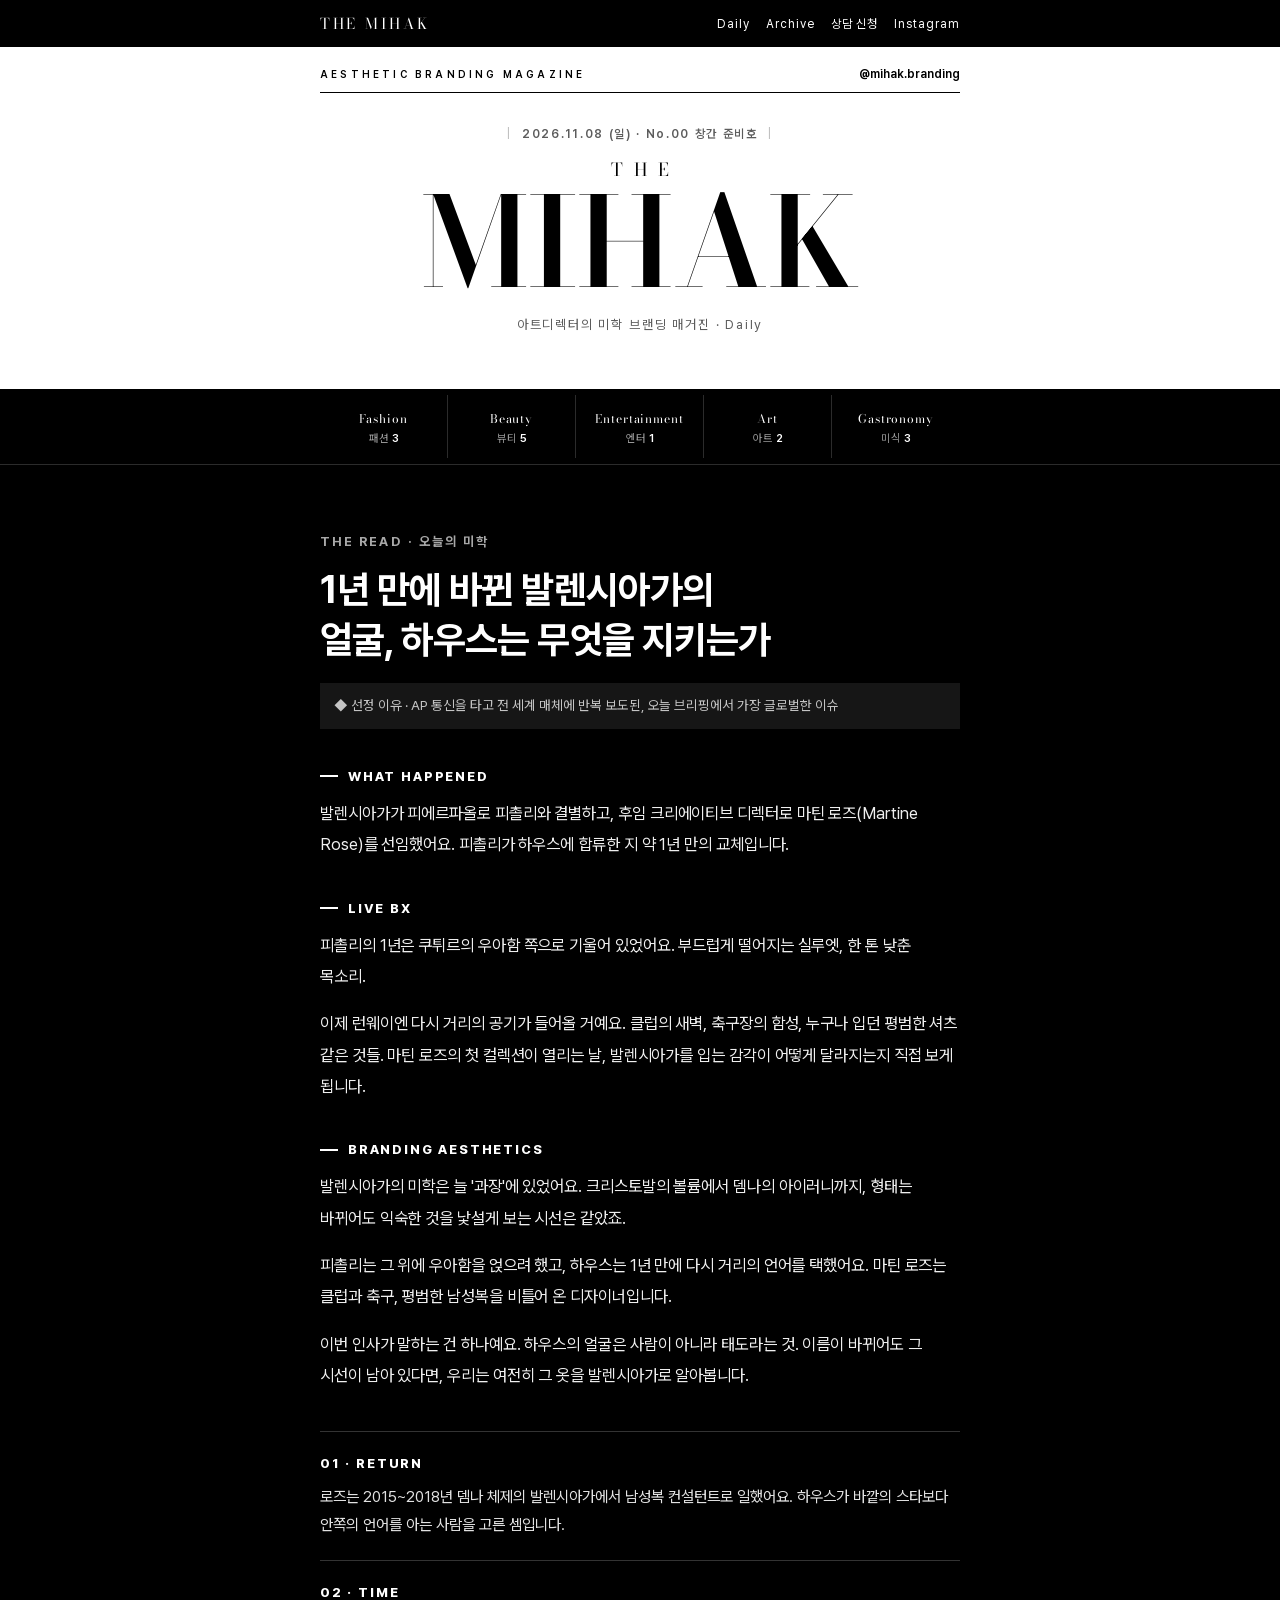
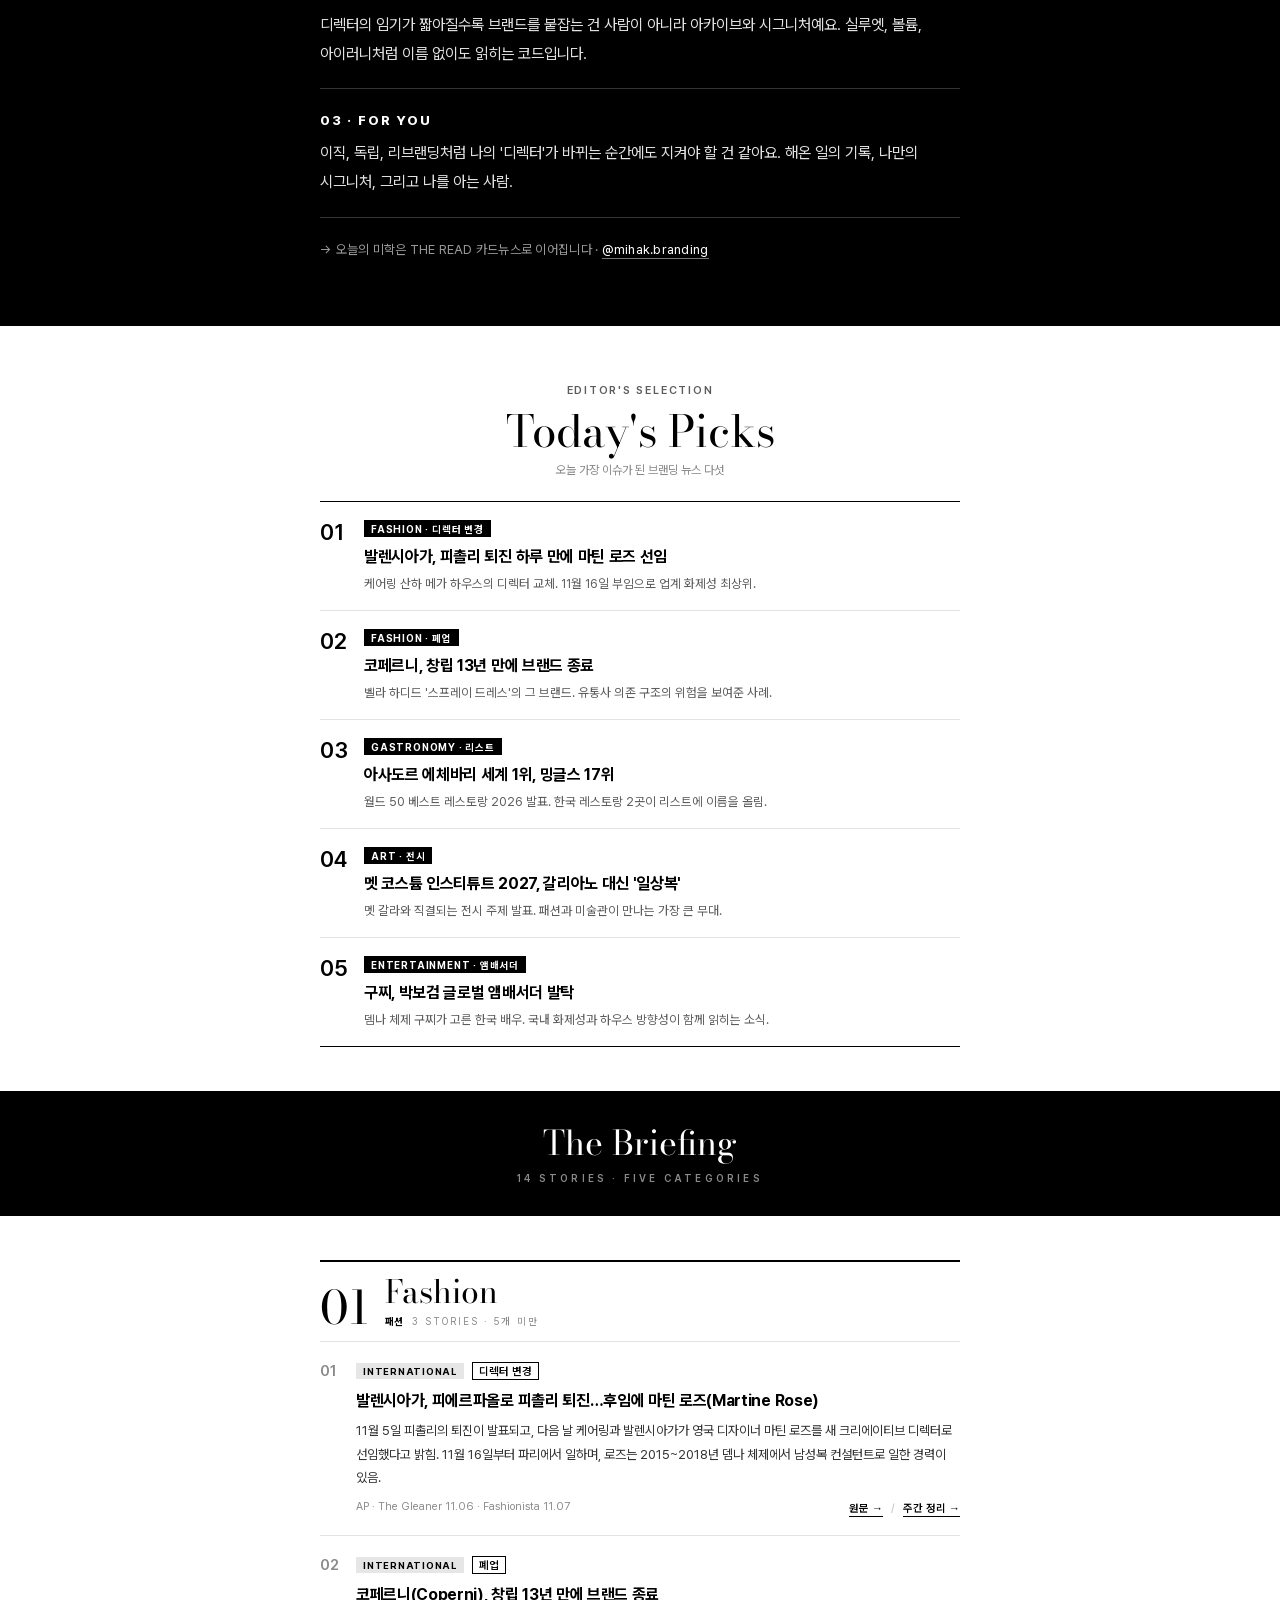
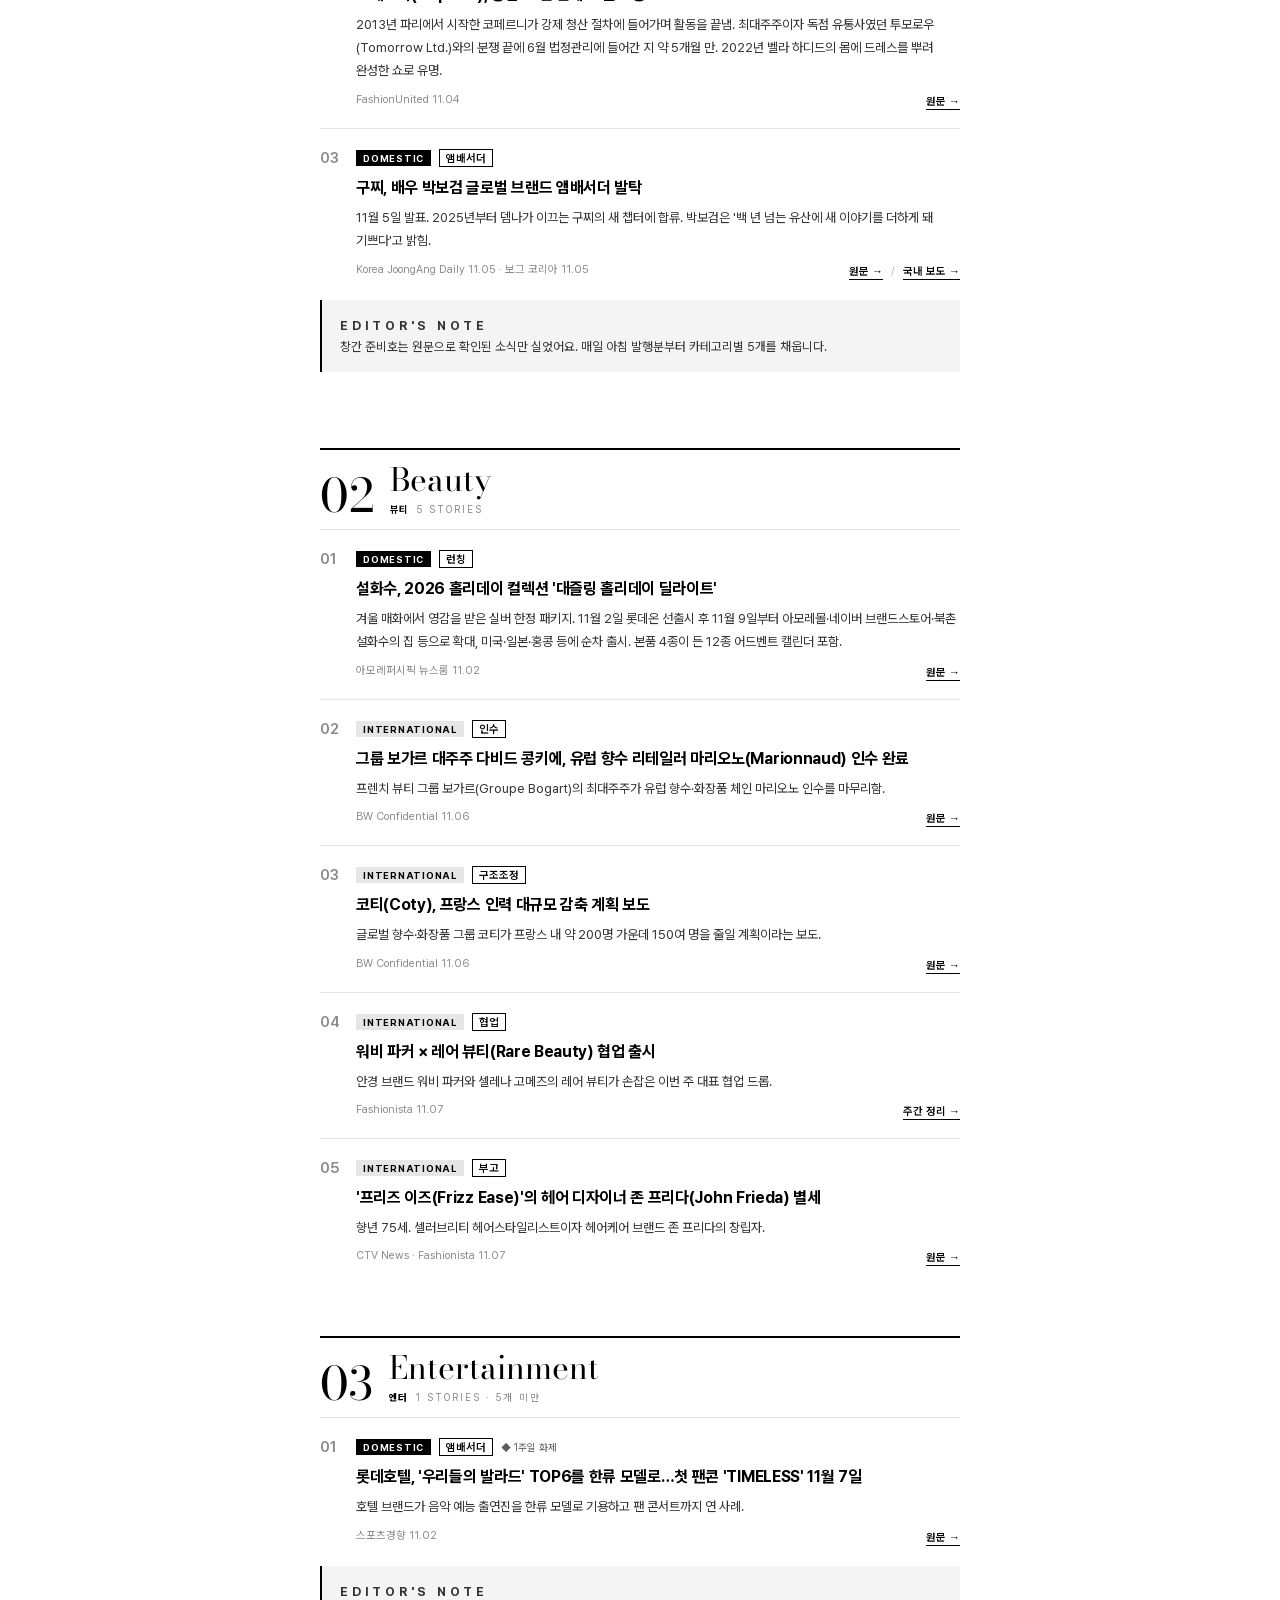
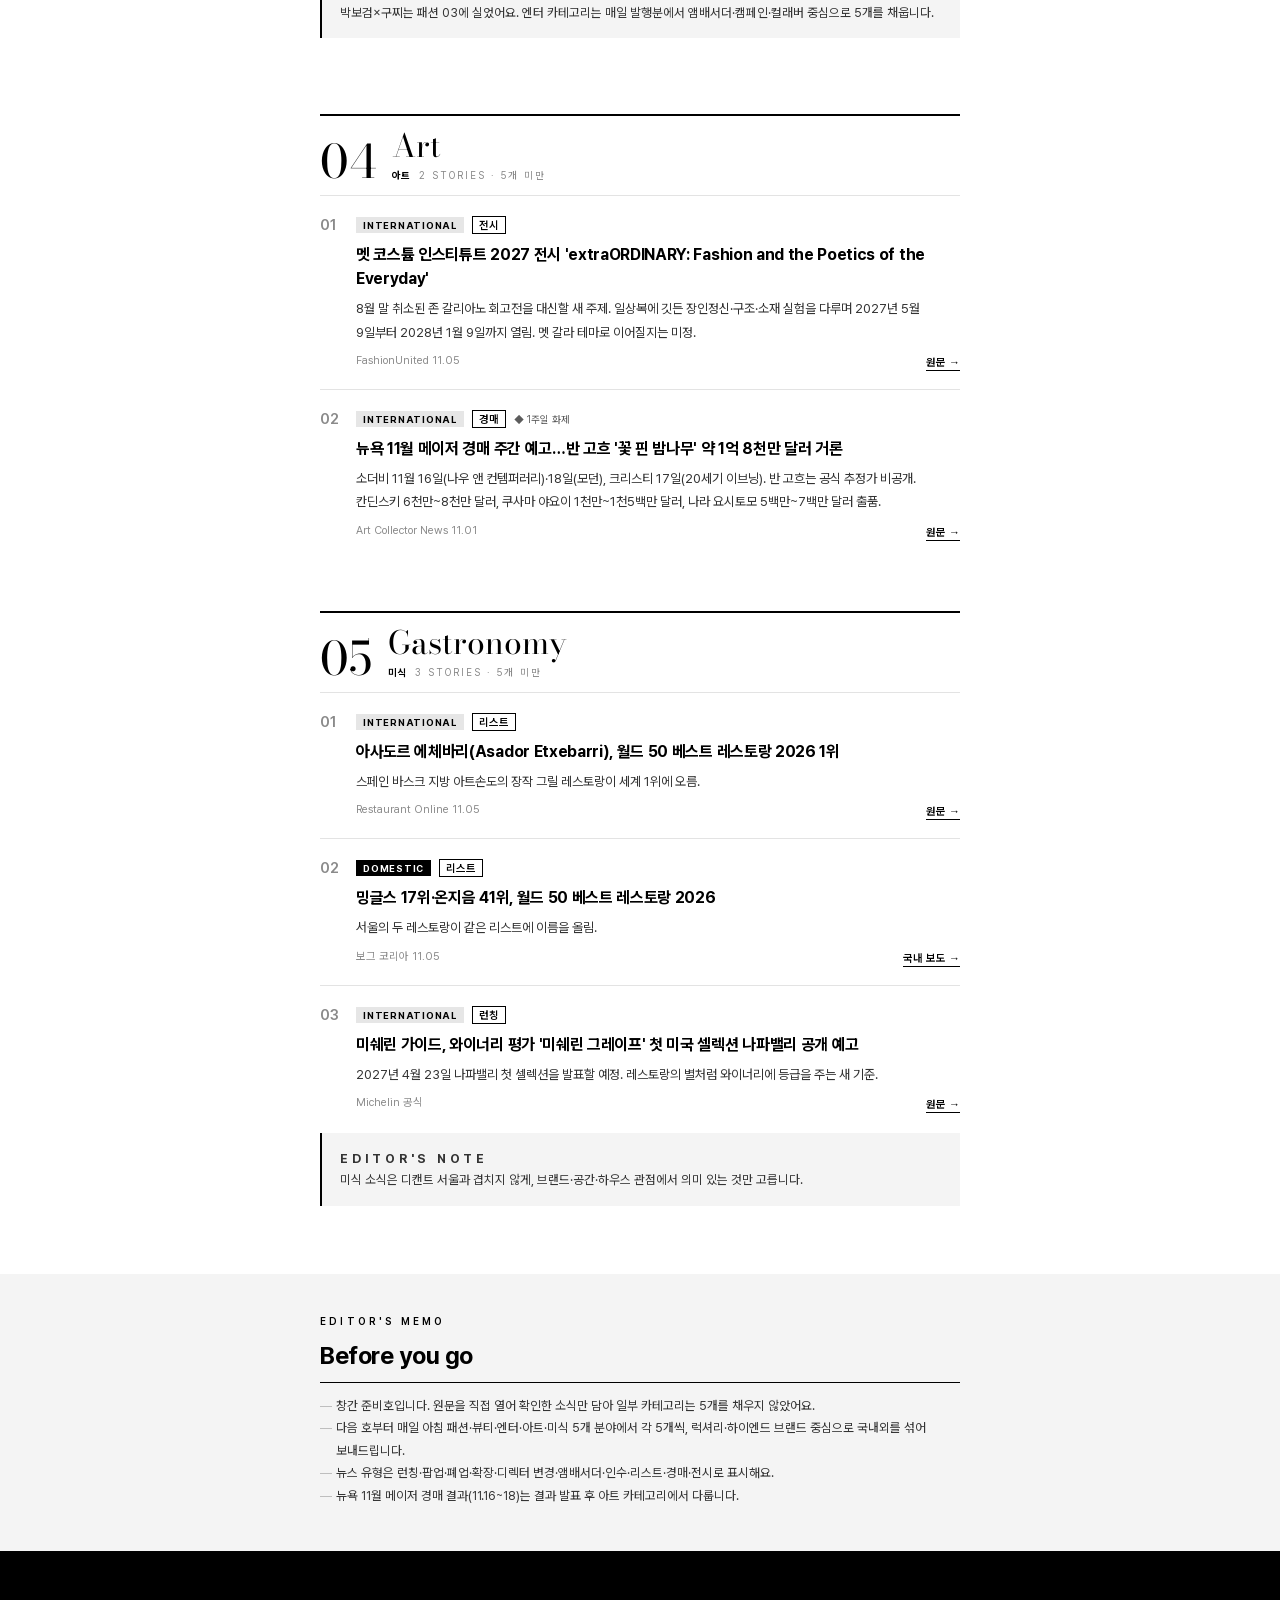
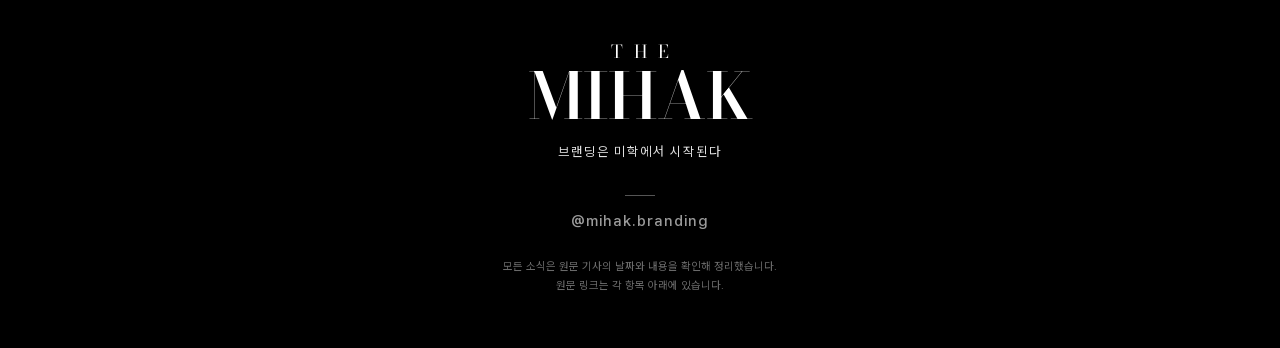
==== index.html @ 8d4d2da3 "THE READ 카드 문구의 @mihak.branding 인스타 링크 Co-Authored-By: Claude Opus 5.5 <noreply@anthropic.com> Claud" ====
<!doctype html>
<html lang="ko">
<head>
<meta charset="utf-8">
<meta name="viewport" content="width=device-width, initial-scale=1, viewport-fit=cover">
<title>THE MIHAK — 더 미학 데일리</title>
<meta name="description" content="아트디렉터의 미학 브랜딩 매거진. 매일 아침 패션·뷰티·엔터·아트·미식 브랜딩 뉴스와 THE READ.">
<meta property="og:title" content="THE MIHAK — 더 미학 데일리">
<meta property="og:description" content="아트디렉터의 미학 브랜딩 매거진. 매일 아침 패션·뷰티·엔터·아트·미식 브랜딩 뉴스와 THE READ.">
<meta property="og:site_name" content="THE MIHAK">
<link rel="preconnect" href="https://fonts.googleapis.com"><link rel="preconnect" href="https://fonts.gstatic.com" crossorigin>
<link rel="stylesheet" href="https://fonts.googleapis.com/css2?family=Bodoni+Moda:ital,opsz,wght@0,6..96,400..900;1,6..96,400..900&display=swap">
<style>@font-face{font-family:'Pretendard';src:url('assets/fonts/PretendardVariable.woff2') format('woff2');font-weight:45 920;font-display:swap}</style>
<link rel="stylesheet" href="assets/mihak.css">
</head>
<body>
<div class="topnav"><div class="wrap"><a class="brand" href="">THE MIHAK</a><nav>
<a href="">Daily</a><a href="archive/">Archive</a><a href="https://forms.gle/mGsi1SWmPyqKrdEK9" target="_blank" rel="noopener">상담 신청</a><a href="https://www.instagram.com/mihak.branding/" target="_blank" rel="noopener">Instagram</a></nav></div></div>
<header class="mast"><div class="wrap">
<div class="folio"><span class="cap">Aesthetic Branding Magazine</span><a href="https://www.instagram.com/mihak.branding/" target="_blank" rel="noopener">@mihak.branding</a></div>
<p class="date"><i>|</i>2026.11.08 (일) · No.00 창간 준비호<i>|</i></p>
<div class="logo"><span class="the">THE</span><span class="mk">MIHAK</span></div>
<p class="tagline">아트디렉터의 미학 브랜딩 매거진 · Daily</p>
</div></header>
<nav class="toc" aria-label="카테고리"><div class="wrap"><a class="toc-item" href="#c1"><span class="toc-en">Fashion</span><span class="toc-ko">패션 <b>3</b></span></a><a class="toc-item" href="#c2"><span class="toc-en">Beauty</span><span class="toc-ko">뷰티 <b>5</b></span></a><a class="toc-item" href="#c3"><span class="toc-en">Entertainment</span><span class="toc-ko">엔터 <b>1</b></span></a><a class="toc-item" href="#c4"><span class="toc-en">Art</span><span class="toc-ko">아트 <b>2</b></span></a><a class="toc-item" href="#c5"><span class="toc-en">Gastronomy</span><span class="toc-ko">미식 <b>3</b></span></a></div></nav>
<section class="read"><div class="wrap">
<p class="kick">THE READ · 오늘의 미학</p>
<h2>1년 만에 바뀐 발렌시아가의 얼굴, 하우스는 무엇을 지키는가</h2>
<p class="buzz">◆ 선정 이유 · AP 통신을 타고 전 세계 매체에 반복 보도된, 오늘 브리핑에서 가장 글로벌한 이슈</p><p class="lab">WHAT HAPPENED</p>
<p class="lede">발렌시아가가 피에르파올로 피촐리와 결별하고, 후임 크리에이티브 디렉터로 마틴 로즈(Martine Rose)를 선임했어요. 피촐리가 하우스에 합류한 지 약 1년 만의 교체입니다.</p>
<div class="ba bx"><p class="ba-k">LIVE BX</p><p>피촐리의 1년은 쿠튀르의 우아함 쪽으로 기울어 있었어요. 부드럽게 떨어지는 실루엣, 한 톤 낮춘 목소리.</p><p>이제 런웨이엔 다시 거리의 공기가 들어올 거예요. 클럽의 새벽, 축구장의 함성, 누구나 입던 평범한 셔츠 같은 것들. 마틴 로즈의 첫 컬렉션이 열리는 날, 발렌시아가를 입는 감각이 어떻게 달라지는지 직접 보게 됩니다.</p></div><div class="ba"><p class="ba-k">BRANDING AESTHETICS</p><p>발렌시아가의 미학은 늘 &#x27;과장&#x27;에 있었어요. 크리스토발의 볼륨에서 뎀나의 아이러니까지, 형태는 바뀌어도 익숙한 것을 낯설게 보는 시선은 같았죠.</p><p>피촐리는 그 위에 우아함을 얹으려 했고, 하우스는 1년 만에 다시 거리의 언어를 택했어요. 마틴 로즈는 클럽과 축구, 평범한 남성복을 비틀어 온 디자이너입니다.</p><p>이번 인사가 말하는 건 하나예요. 하우스의 얼굴은 사람이 아니라 태도라는 것. 이름이 바뀌어도 그 시선이 남아 있다면, 우리는 여전히 그 옷을 발렌시아가로 알아봅니다.</p></div><ol><li><b>01 · RETURN</b> 로즈는 2015~2018년 뎀나 체제의 발렌시아가에서 남성복 컨설턴트로 일했어요. 하우스가 바깥의 스타보다 안쪽의 언어를 아는 사람을 고른 셈입니다.</li><li><b>02 · TIME</b> 디렉터의 임기가 짧아질수록 브랜드를 붙잡는 건 사람이 아니라 아카이브와 시그니처예요. 실루엣, 볼륨, 아이러니처럼 이름 없이도 읽히는 코드입니다.</li><li><b>03 · FOR YOU</b> 이직, 독립, 리브랜딩처럼 나의 &#x27;디렉터&#x27;가 바뀌는 순간에도 지켜야 할 건 같아요. 해온 일의 기록, 나만의 시그니처, 그리고 나를 아는 사람.</li></ol>
<p class="card">→ 오늘의 미학은 THE READ 카드뉴스로 이어집니다 · <a href="https://www.instagram.com/mihak.branding/" target="_blank" rel="noopener">@mihak.branding</a></p>
</div></section>
<section class="picks"><div class="wrap">
<div class="sec-head"><p class="bar">EDITOR'S SELECTION</p><h2>Today's <em>Picks</em></h2><p>오늘 가장 이슈가 된 브랜딩 뉴스 다섯</p></div>
<ol><li class="pick"><span class="pick-no">01</span><div class="pick-body"><span class="chip">FASHION · 디렉터 변경</span><p class="pick-h">발렌시아가, 피촐리 퇴진 하루 만에 마틴 로즈 선임</p><p class="pick-why">케어링 산하 메가 하우스의 디렉터 교체. 11월 16일 부임으로 업계 화제성 최상위.</p></div></li><li class="pick"><span class="pick-no">02</span><div class="pick-body"><span class="chip">FASHION · 폐업</span><p class="pick-h">코페르니, 창립 13년 만에 브랜드 종료</p><p class="pick-why">벨라 하디드 &#x27;스프레이 드레스&#x27;의 그 브랜드. 유통사 의존 구조의 위험을 보여준 사례.</p></div></li><li class="pick"><span class="pick-no">03</span><div class="pick-body"><span class="chip">GASTRONOMY · 리스트</span><p class="pick-h">아사도르 에체바리 세계 1위, 밍글스 17위</p><p class="pick-why">월드 50 베스트 레스토랑 2026 발표. 한국 레스토랑 2곳이 리스트에 이름을 올림.</p></div></li><li class="pick"><span class="pick-no">04</span><div class="pick-body"><span class="chip">ART · 전시</span><p class="pick-h">멧 코스튬 인스티튜트 2027, 갈리아노 대신 &#x27;일상복&#x27;</p><p class="pick-why">멧 갈라와 직결되는 전시 주제 발표. 패션과 미술관이 만나는 가장 큰 무대.</p></div></li><li class="pick"><span class="pick-no">05</span><div class="pick-body"><span class="chip">ENTERTAINMENT · 앰배서더</span><p class="pick-h">구찌, 박보검 글로벌 앰배서더 발탁</p><p class="pick-why">뎀나 체제 구찌가 고른 한국 배우. 국내 화제성과 하우스 방향성이 함께 읽히는 소식.</p></div></li></ol>
</div></section>
<div class="band"><div class="wrap"><div class="b-t">The <em>Briefing</em></div><span class="cap">14 stories · five categories</span></div></div>
<section class="cat" id="c1"><div class="wrap"><header class="cat-head"><span class="cat-idx">01</span><div><span class="cat-en">Fashion</span><span class="cat-sub"><b>패션</b>3 STORIES · 5개 미만</span></div></header><article class="item"><span class="item-no">01</span><div class="item-body"><div class="item-meta"><span class="side glo">INTERNATIONAL</span><span class="type">디렉터 변경</span></div><h3 class="item-h">발렌시아가, 피에르파올로 피촐리 퇴진…후임에 마틴 로즈(Martine Rose)</h3><p class="item-s">11월 5일 피촐리의 퇴진이 발표되고, 다음 날 케어링과 발렌시아가가 영국 디자이너 마틴 로즈를 새 크리에이티브 디렉터로 선임했다고 밝힘. 11월 16일부터 파리에서 일하며, 로즈는 2015~2018년 뎀나 체제에서 남성복 컨설턴트로 일한 경력이 있음.</p><div class="item-src"><span>AP · The Gleaner 11.06 · Fashionista 11.07</span><span class="links"><a href="https://jamaica-gleaner.com/article/lifestyle/20261108/martine-rose-named-balenciaga-creative-director" target="_blank" rel="noopener">원문 <span class="arr">→</span></a><span class="sep">/</span><a href="https://fashionista.com/2026/11/fashion-news-you-need-to-know-november-7" target="_blank" rel="noopener">주간 정리 <span class="arr">→</span></a></span></div></div></article><article class="item"><span class="item-no">02</span><div class="item-body"><div class="item-meta"><span class="side glo">INTERNATIONAL</span><span class="type">폐업</span></div><h3 class="item-h">코페르니(Coperni), 창립 13년 만에 브랜드 종료</h3><p class="item-s">2013년 파리에서 시작한 코페르니가 강제 청산 절차에 들어가며 활동을 끝냄. 최대주주이자 독점 유통사였던 투모로우(Tomorrow Ltd.)와의 분쟁 끝에 6월 법정관리에 들어간 지 약 5개월 만. 2022년 벨라 하디드의 몸에 드레스를 뿌려 완성한 쇼로 유명.</p><div class="item-src"><span>FashionUnited 11.04</span><span class="links"><a href="https://fashionunited.uk/news/business/coperni-placed-into-compulsory-liquidation-as-founders-announce-end-of-brand/2026110491190" target="_blank" rel="noopener">원문 <span class="arr">→</span></a></span></div></div></article><article class="item"><span class="item-no">03</span><div class="item-body"><div class="item-meta"><span class="side dom">DOMESTIC</span><span class="type">앰배서더</span></div><h3 class="item-h">구찌, 배우 박보검 글로벌 브랜드 앰배서더 발탁</h3><p class="item-s">11월 5일 발표. 2025년부터 뎀나가 이끄는 구찌의 새 챕터에 합류. 박보검은 &#x27;백 년 넘는 유산에 새 이야기를 더하게 돼 기쁘다&#x27;고 밝힘.</p><div class="item-src"><span>Korea JoongAng Daily 11.05 · 보그 코리아 11.05</span><span class="links"><a href="https://koreajoongangdaily.com/entertainment/park-bogum-named-gucci-global-brand-ambassador/12958789" target="_blank" rel="noopener">원문 <span class="arr">→</span></a><span class="sep">/</span><a href="https://www.vogue.co.kr/2026/11/05/%ea%b5%ac%ec%b0%8c%ec%9d%98-%ec%83%88%eb%a1%9c%ec%9a%b4-%ea%b8%80%eb%a1%9c%eb%b2%8c-%ec%95%b0%eb%b0%b0%ec%84%9c%eb%8d%94-%eb%b0%95%eb%b3%b4%ea%b2%80/" target="_blank" rel="noopener">국내 보도 <span class="arr">→</span></a></span></div></div></article><div class="note"><p class="note-k">EDITOR'S NOTE</p><p>창간 준비호는 원문으로 확인된 소식만 실었어요. 매일 아침 발행분부터 카테고리별 5개를 채웁니다.</p></div></div></section><section class="cat" id="c2"><div class="wrap"><header class="cat-head"><span class="cat-idx">02</span><div><span class="cat-en">Beauty</span><span class="cat-sub"><b>뷰티</b>5 STORIES</span></div></header><article class="item"><span class="item-no">01</span><div class="item-body"><div class="item-meta"><span class="side dom">DOMESTIC</span><span class="type">런칭</span></div><h3 class="item-h">설화수, 2026 홀리데이 컬렉션 &#x27;대즐링 홀리데이 딜라이트&#x27;</h3><p class="item-s">겨울 매화에서 영감을 받은 실버 한정 패키지. 11월 2일 롯데온 선출시 후 11월 9일부터 아모레몰·네이버 브랜드스토어·북촌 설화수의 집 등으로 확대, 미국·일본·홍콩 등에 순차 출시. 본품 4종이 든 12종 어드벤트 캘린더 포함.</p><div class="item-src"><span>아모레퍼시픽 뉴스룸 11.02</span><span class="links"><a href="https://www.apgroup.com/int/ko/news/2026-11-02-1.html" target="_blank" rel="noopener">원문 <span class="arr">→</span></a></span></div></div></article><article class="item"><span class="item-no">02</span><div class="item-body"><div class="item-meta"><span class="side glo">INTERNATIONAL</span><span class="type">인수</span></div><h3 class="item-h">그룹 보가르 대주주 다비드 콩키에, 유럽 향수 리테일러 마리오노(Marionnaud) 인수 완료</h3><p class="item-s">프렌치 뷰티 그룹 보가르(Groupe Bogart)의 최대주주가 유럽 향수·화장품 체인 마리오노 인수를 마무리함.</p><div class="item-src"><span>BW Confidential 11.06</span><span class="links"><a href="https://www.bwconfidential.com/this-week-in-beauty-november-2-6-2026/" target="_blank" rel="noopener">원문 <span class="arr">→</span></a></span></div></div></article><article class="item"><span class="item-no">03</span><div class="item-body"><div class="item-meta"><span class="side glo">INTERNATIONAL</span><span class="type">구조조정</span></div><h3 class="item-h">코티(Coty), 프랑스 인력 대규모 감축 계획 보도</h3><p class="item-s">글로벌 향수·화장품 그룹 코티가 프랑스 내 약 200명 가운데 150여 명을 줄일 계획이라는 보도.</p><div class="item-src"><span>BW Confidential 11.06</span><span class="links"><a href="https://www.bwconfidential.com/this-week-in-beauty-november-2-6-2026/" target="_blank" rel="noopener">원문 <span class="arr">→</span></a></span></div></div></article><article class="item"><span class="item-no">04</span><div class="item-body"><div class="item-meta"><span class="side glo">INTERNATIONAL</span><span class="type">협업</span></div><h3 class="item-h">워비 파커 × 레어 뷰티(Rare Beauty) 협업 출시</h3><p class="item-s">안경 브랜드 워비 파커와 셀레나 고메즈의 레어 뷰티가 손잡은 이번 주 대표 협업 드롭.</p><div class="item-src"><span>Fashionista 11.07</span><span class="links"><a href="https://fashionista.com/2026/11/fashion-news-you-need-to-know-november-7" target="_blank" rel="noopener">주간 정리 <span class="arr">→</span></a></span></div></div></article><article class="item"><span class="item-no">05</span><div class="item-body"><div class="item-meta"><span class="side glo">INTERNATIONAL</span><span class="type">부고</span></div><h3 class="item-h">&#x27;프리즈 이즈(Frizz Ease)&#x27;의 헤어 디자이너 존 프리다(John Frieda) 별세</h3><p class="item-s">향년 75세. 셀러브리티 헤어스타일리스트이자 헤어케어 브랜드 존 프리다의 창립자.</p><div class="item-src"><span>CTV News · Fashionista 11.07</span><span class="links"><a href="https://www.ctvnews.ca/entertainment/article/celebrity-british-hairstylist-john-frieda-dies-aged-75/" target="_blank" rel="noopener">원문 <span class="arr">→</span></a></span></div></div></article></div></section><section class="cat" id="c3"><div class="wrap"><header class="cat-head"><span class="cat-idx">03</span><div><span class="cat-en">Entertainment</span><span class="cat-sub"><b>엔터</b>1 STORIES · 5개 미만</span></div></header><article class="item"><span class="item-no">01</span><div class="item-body"><div class="item-meta"><span class="side dom">DOMESTIC</span><span class="type">앰배서더</span><span class="wid">◆ 1주일 화제</span></div><h3 class="item-h">롯데호텔, &#x27;우리들의 발라드&#x27; TOP6를 한류 모델로…첫 팬콘 &#x27;TIMELESS&#x27; 11월 7일</h3><p class="item-s">호텔 브랜드가 음악 예능 출연진을 한류 모델로 기용하고 팬 콘서트까지 연 사례.</p><div class="item-src"><span>스포츠경향 11.02</span><span class="links"><a href="https://sports.khan.co.kr/en/article/202611021506007" target="_blank" rel="noopener">원문 <span class="arr">→</span></a></span></div></div></article><div class="note"><p class="note-k">EDITOR'S NOTE</p><p>박보검×구찌는 패션 03에 실었어요. 엔터 카테고리는 매일 발행분에서 앰배서더·캠페인·컬래버 중심으로 5개를 채웁니다.</p></div></div></section><section class="cat" id="c4"><div class="wrap"><header class="cat-head"><span class="cat-idx">04</span><div><span class="cat-en">Art</span><span class="cat-sub"><b>아트</b>2 STORIES · 5개 미만</span></div></header><article class="item"><span class="item-no">01</span><div class="item-body"><div class="item-meta"><span class="side glo">INTERNATIONAL</span><span class="type">전시</span></div><h3 class="item-h">멧 코스튬 인스티튜트 2027 전시 &#x27;extraORDINARY: Fashion and the Poetics of the Everyday&#x27;</h3><p class="item-s">8월 말 취소된 존 갈리아노 회고전을 대신할 새 주제. 일상복에 깃든 장인정신·구조·소재 실험을 다루며 2027년 5월 9일부터 2028년 1월 9일까지 열림. 멧 갈라 테마로 이어질지는 미정.</p><div class="item-src"><span>FashionUnited 11.05</span><span class="links"><a href="https://fashionunited.com/news/culture/met-costume-institute-announces-new-spring-2027-exhibition-theme-after-galliano-cancellation/2026110575599" target="_blank" rel="noopener">원문 <span class="arr">→</span></a></span></div></div></article><article class="item"><span class="item-no">02</span><div class="item-body"><div class="item-meta"><span class="side glo">INTERNATIONAL</span><span class="type">경매</span><span class="wid">◆ 1주일 화제</span></div><h3 class="item-h">뉴욕 11월 메이저 경매 주간 예고…반 고흐 &#x27;꽃 핀 밤나무&#x27; 약 1억 8천만 달러 거론</h3><p class="item-s">소더비 11월 16일(나우 앤 컨템퍼러리)·18일(모던), 크리스티 17일(20세기 이브닝). 반 고흐는 공식 추정가 비공개. 칸딘스키 6천만~8천만 달러, 쿠사마 야요이 1천만~1천5백만 달러, 나라 요시토모 5백만~7백만 달러 출품.</p><div class="item-src"><span>Art Collector News 11.01</span><span class="links"><a href="https://artcollectornews.com/post/new-york-november-auctions-2026-the-10-lots-that-will-test-the-high-end-94872" target="_blank" rel="noopener">원문 <span class="arr">→</span></a></span></div></div></article></div></section><section class="cat" id="c5"><div class="wrap"><header class="cat-head"><span class="cat-idx">05</span><div><span class="cat-en">Gastronomy</span><span class="cat-sub"><b>미식</b>3 STORIES · 5개 미만</span></div></header><article class="item"><span class="item-no">01</span><div class="item-body"><div class="item-meta"><span class="side glo">INTERNATIONAL</span><span class="type">리스트</span></div><h3 class="item-h">아사도르 에체바리(Asador Etxebarri), 월드 50 베스트 레스토랑 2026 1위</h3><p class="item-s">스페인 바스크 지방 아트손도의 장작 그릴 레스토랑이 세계 1위에 오름.</p><div class="item-src"><span>Restaurant Online 11.05</span><span class="links"><a href="https://www.restaurantonline.co.uk/Article/2026/11/05/asador-etxebarri-finally-claims-title-of-worlds-best-restaurant/" target="_blank" rel="noopener">원문 <span class="arr">→</span></a></span></div></div></article><article class="item"><span class="item-no">02</span><div class="item-body"><div class="item-meta"><span class="side dom">DOMESTIC</span><span class="type">리스트</span></div><h3 class="item-h">밍글스 17위·온지음 41위, 월드 50 베스트 레스토랑 2026</h3><p class="item-s">서울의 두 레스토랑이 같은 리스트에 이름을 올림.</p><div class="item-src"><span>보그 코리아 11.05</span><span class="links"><a href="https://www.vogue.co.kr/2026/11/05/%ec%a0%84-%ec%84%b8%ea%b3%84-2026-%eb%b2%a0%ec%8a%a4%ed%8a%b8-%eb%a0%88%ec%8a%a4%ed%86%a0%eb%9e%91-50%ec%97%90-%ec%84%a0%ec%a0%95%eb%90%9c-%eb%b0%8d%ea%b8%80%ec%8a%a4/" target="_blank" rel="noopener">국내 보도 <span class="arr">→</span></a></span></div></div></article><article class="item"><span class="item-no">03</span><div class="item-body"><div class="item-meta"><span class="side glo">INTERNATIONAL</span><span class="type">런칭</span></div><h3 class="item-h">미쉐린 가이드, 와이너리 평가 &#x27;미쉐린 그레이프&#x27; 첫 미국 셀렉션 나파밸리 공개 예고</h3><p class="item-s">2027년 4월 23일 나파밸리 첫 셀렉션을 발표할 예정. 레스토랑의 별처럼 와이너리에 등급을 주는 새 기준.</p><div class="item-src"><span>Michelin 공식</span><span class="links"><a href="https://www.michelin.com/en/publications/products-and-services/the-michelin-guide-will-reveal-the-first-michelin-grapes-selection-for-napa-valley-on-april-23-2027" target="_blank" rel="noopener">원문 <span class="arr">→</span></a></span></div></div></article><div class="note"><p class="note-k">EDITOR'S NOTE</p><p>미식 소식은 디캔트 서울과 겹치지 않게, 브랜드·공간·하우스 관점에서 의미 있는 것만 고릅니다.</p></div></div></section>
<section class="memo"><div class="wrap"><span class="cap">Editor's Memo</span><p class="m-t">Before you go</p><ul><li>창간 준비호입니다. 원문을 직접 열어 확인한 소식만 담아 일부 카테고리는 5개를 채우지 않았어요.</li><li>다음 호부터 매일 아침 패션·뷰티·엔터·아트·미식 5개 분야에서 각 5개씩, 럭셔리·하이엔드 브랜드 중심으로 국내외를 섞어 보내드립니다.</li><li>뉴스 유형은 런칭·팝업·폐업·확장·디렉터 변경·앰배서더·인수·리스트·경매·전시로 표시해요.</li><li>뉴욕 11월 메이저 경매 결과(11.16~18)는 결과 발표 후 아트 카테고리에서 다룹니다.</li></ul></div></section>
<footer class="foot"><div class="wrap">
<div class="logo"><span class="the">THE</span><span class="mk">MIHAK</span></div>
<p class="tagline">브랜딩은 미학에서 시작된다</p>
<div class="rule"></div>
<a class="ig" href="https://www.instagram.com/mihak.branding/" target="_blank" rel="noopener">@mihak.branding</a>
<p class="small">모든 소식은 원문 기사의 날짜와 내용을 확인해 정리했습니다.<br>원문 링크는 각 항목 아래에 있습니다.</p>
</div></footer>
</body>
</html>
---- assets/mihak.css ----
/* Layout: one 680px editorial column; black bands for TOC, THE READ and footer; white paper elsewhere. Single light look, NEOVIVI black & white. */
:root{--k:#000;--w:#fff;--paper:#f4f4f4;--g1:#8a8a8a;--g2:#5c5c5c;--g3:#bdbdbd;--line:#e3e3e3;--line-d:#2b2b2b;--body:#333;
--serif:'Bodoni Moda','Didot','Times New Roman',serif;--sans:'Pretendard','Apple SD Gothic Neo','Noto Sans KR',sans-serif;color-scheme:light}
*{box-sizing:border-box}
html{background:var(--w)}
body{background:var(--w);color:var(--k);font-family:var(--sans);margin:0;-webkit-font-smoothing:antialiased;word-break:keep-all}
a{color:inherit;text-decoration:none}
a:focus-visible{outline:2px solid var(--k);outline-offset:2px}
.wrap{max-width:680px;margin:0 auto;padding-left:max(20px,env(safe-area-inset-left,0px));padding-right:max(20px,env(safe-area-inset-right,0px))}
[class]{font-optical-sizing:none;font-variation-settings:"opsz" 24}
.cap{font-size:10px;letter-spacing:.32em;font-weight:600;text-transform:uppercase}
.mast{padding-block:20px 44px;text-align:center}
.folio{display:flex;justify-content:space-between;align-items:center;padding-bottom:11px;border-bottom:1px solid var(--k);gap:12px}
.folio a{font-size:12px;font-weight:600}
.date{margin-top:34px;font-size:12px;font-weight:600;letter-spacing:.14em;color:var(--g2)}
.date i{font-style:normal;color:var(--g3);margin:0 10px;font-weight:400}
.logo{display:flex;flex-direction:column;align-items:center;margin-top:20px;line-height:1}
.logo .the{font-family:var(--serif);font-size:18px;letter-spacing:.6em;padding-left:.6em}
.logo .mk{font-family:var(--serif);font-size:clamp(76px,19vw,124px);font-weight:600;letter-spacing:0;font-variation-settings:"opsz" 36;line-height:.92;margin-top:6px}
.tagline{margin-top:18px;font-size:13px;letter-spacing:.14em;color:var(--g2)}
.toc{background:var(--k);color:var(--w)}
.toc .wrap{display:grid;grid-template-columns:repeat(5,minmax(0,1fr));padding-block:6px}
.toc-item{text-align:center;padding:14px 2px 13px;border-right:1px solid var(--line-d);display:flex;flex-direction:column;gap:4px}
.toc-item:last-child{border-right:none}
.toc-en{font-family:var(--serif);font-size:12px;letter-spacing:.08em}
.toc-ko{font-size:11px;color:#9a9a9a}.toc-ko b{color:var(--w);font-weight:600}
.read{background:var(--k);color:var(--w);border-top:1px solid var(--line-d)}
.read .wrap{padding-block:56px 56px}
.read .kick{font-size:13px;font-weight:700;letter-spacing:.16em;color:#a8a8a8}
.read h2{font-size:clamp(28px,7vw,38px);font-weight:700;line-height:1.32;letter-spacing:-.025em;margin:16px 0 0;text-wrap:balance}
.read .buzz{margin:18px 0 0;padding:12px 14px;background:#161616;font-size:13.5px;line-height:1.6;color:#c4c4c4}
.read .lab,.read .ba-k{display:flex;align-items:center;gap:10px;font-size:13px;font-weight:800;letter-spacing:.14em;color:var(--w);margin:0 0 14px}
.read .lab:before,.read .ba-k:before{content:"";width:18px;height:2px;background:var(--w);flex:none}
.read .lab{margin-top:40px}
.read .lede,.read .ba p:not(.ba-k){font-size:16.5px;line-height:1.9;color:#efefef;margin:0 0 16px;letter-spacing:-.005em}
.read .ba{margin:40px 0 0;padding:0;border:0}
.read ol{list-style:none;margin:40px 0 0;padding:0;border-top:1px solid #333}
.read li{padding:20px 0;border-bottom:1px solid #333;font-size:15.5px;line-height:1.85;color:#e2e2e2}
.read li b{display:block;font-weight:800;font-size:13px;color:var(--w);letter-spacing:.14em;margin-bottom:6px}
.read .card{margin-top:24px;font-size:13px;color:#9a9a9a;letter-spacing:.02em}
.picks .wrap{padding-block:50px 44px}
.sec-head{text-align:center;margin-bottom:24px}
.sec-head .bar{font-size:11px;font-weight:600;letter-spacing:.16em;color:var(--g2)}
.sec-head h2{font-family:var(--serif);font-weight:400;font-size:44px;margin:10px 0 0;line-height:1.1}
.sec-head h2 em{font-style:normal}
.sec-head p{font-size:12px;color:var(--g1);margin:8px 0 0}
.picks ol{list-style:none;margin:0;padding:0}
.pick{display:grid;grid-template-columns:44px minmax(0,1fr);border-top:1px solid var(--line);padding:16px 0}
.pick:first-child{border-top:1px solid var(--k)}.pick:last-child{border-bottom:1px solid var(--k)}
.pick-no{font-family:var(--sans);font-weight:600;font-size:22px;line-height:1;padding-top:3px}
.chip{display:inline-block;font-size:10px;font-weight:700;letter-spacing:.08em;padding:3px 7px 2px;background:var(--k);color:var(--w)}
.pick-h{font-size:16px;font-weight:700;line-height:1.5;margin:8px 0 0;letter-spacing:-.02em}
.pick-why{font-size:12.5px;color:var(--g2);line-height:1.6;margin:5px 0 0}
.band{background:var(--k);color:var(--w);text-align:center}
.band .wrap{padding-block:34px 32px}
.band .b-t{font-family:var(--serif);font-size:34px;line-height:1.1}.band .b-t em{font-style:normal}
.band .cap{display:block;color:#8a8a8a;margin-top:10px}
.cat .wrap{padding-block:44px 8px}
.cat-head{display:flex;align-items:flex-end;gap:16px;border-top:2px solid var(--k);padding-block:14px;border-bottom:1px solid var(--line)}
.cat-idx{font-family:var(--serif);font-size:46px;line-height:.85}
.cat-en{display:block;font-family:var(--serif);font-size:32px;line-height:1}
.cat-sub{display:block;margin-top:7px;font-size:10px;color:var(--g1);letter-spacing:.2em}
.cat-sub b{color:var(--k);font-weight:700;letter-spacing:.04em;margin-right:8px}
.item{display:grid;grid-template-columns:36px minmax(0,1fr);padding:20px 0 19px;border-bottom:1px solid var(--line)}
.item:last-of-type{border-bottom:none}
.item-no{font-family:var(--sans);font-weight:600;font-size:15px;color:var(--g1)}
.item-body{min-width:0}
.item-meta{display:flex;flex-wrap:wrap;gap:8px;align-items:center}
.side{font-size:9.5px;font-weight:700;letter-spacing:.08em;padding:3px 7px 2px}
.side.dom{background:var(--k);color:var(--w)}.side.glo{background:#e6e6e6;color:var(--k)}
.type{font-size:11px;font-weight:600;color:var(--k);border:1px solid var(--k);padding:2px 6px 1px}
.wid{font-size:10px;color:var(--g2)}
.item-h{font-size:16px;font-weight:700;line-height:1.5;letter-spacing:-.02em;margin:9px 0 0}
.item-s{font-size:13px;color:var(--body);line-height:1.8;margin:6px 0 0}
.item-src{display:flex;flex-wrap:wrap;justify-content:space-between;gap:6px 12px;margin-top:10px;font-size:11px;color:var(--g1)}
.item-src a{color:var(--k);font-weight:600;border-bottom:1px solid var(--k);padding-bottom:1px}
.sep{color:var(--g3);margin:0 8px}.arr{font-family:var(--serif)}
.note{margin:2px 0 24px;background:var(--paper);padding:15px 18px;border-left:2px solid var(--k)}
.note-k{font-size:9.5px;letter-spacing:.3em;font-weight:700;margin:0 0 5px}
.note p{font-size:12.5px;color:var(--body);line-height:1.7;margin:0}
.memo{background:var(--paper);margin-top:36px}
.memo .wrap{padding-block:36px 44px}
.memo .m-t{font-weight:700;font-size:24px;letter-spacing:-.02em;margin:12px 0 12px;padding-bottom:12px;border-bottom:1px solid var(--k)}
.memo ul{list-style:none;margin:0;padding:0}
.memo li{font-size:12.5px;color:var(--body);line-height:1.8;padding-left:16px;position:relative}
.memo li::before{content:"—";position:absolute;left:0;color:var(--g3)}
.foot{background:var(--k);color:var(--w);text-align:center}
.foot .wrap{padding-block:72px 42px}
.foot .logo .mk{font-size:64px}
.foot .tagline{color:#e0e0e0}
.foot .rule{width:30px;height:1px;background:#555;margin:36px auto 0}
.foot .ig{display:inline-block;margin-top:16px;font-size:15px;letter-spacing:.06em;color:#9a9a9a;font-weight:500}
.foot .small{font-size:11px;color:#6a6a6a;margin-top:28px;line-height:1.7}
@media (max-width:520px){
 .toc .wrap{grid-template-columns:repeat(3,minmax(0,1fr))}
 .toc-item:nth-child(3){border-right:none}
 .toc-item:nth-child(n+4){border-top:1px solid var(--line-d)}
 .cat-en{font-size:26px}.cat-idx{font-size:38px}.sec-head h2{font-size:36px}
 .item{grid-template-columns:28px minmax(0,1fr)}.pick{grid-template-columns:32px minmax(0,1fr)}
}

.topnav{background:var(--k);color:var(--w)}
.topnav .wrap{display:flex;justify-content:space-between;align-items:center;gap:12px;padding-block:12px;font-size:12px;letter-spacing:.08em}
.topnav .brand{font-family:var(--serif);font-size:15px;letter-spacing:.18em}
.topnav nav{display:flex;gap:16px;flex-wrap:wrap}
.topnav a:hover{text-decoration:underline}
.arch .wrap{padding-block:40px 60px}
.arch h1{font-family:var(--serif);font-weight:400;font-size:44px;margin:0 0 6px}
.arch .lead{color:var(--g2);font-size:13px;margin:0 0 28px}
.arch ul{list-style:none;margin:0;padding:0;border-top:2px solid var(--k)}
.arch li{border-bottom:1px solid var(--line)}
.arch li a{display:grid;grid-template-columns:120px minmax(0,1fr);gap:16px;padding:18px 0}
.arch .d{font-family:var(--serif);font-size:16px}
.arch .t{font-size:15px;font-weight:700;line-height:1.5}
.arch .s{display:block;font-size:12.5px;color:var(--g2);font-weight:400;margin-top:4px}
@media (max-width:520px){.arch li a{grid-template-columns:1fr;gap:4px}}

.read .card a{color:var(--w);border-bottom:1px solid #777;padding-bottom:1px}
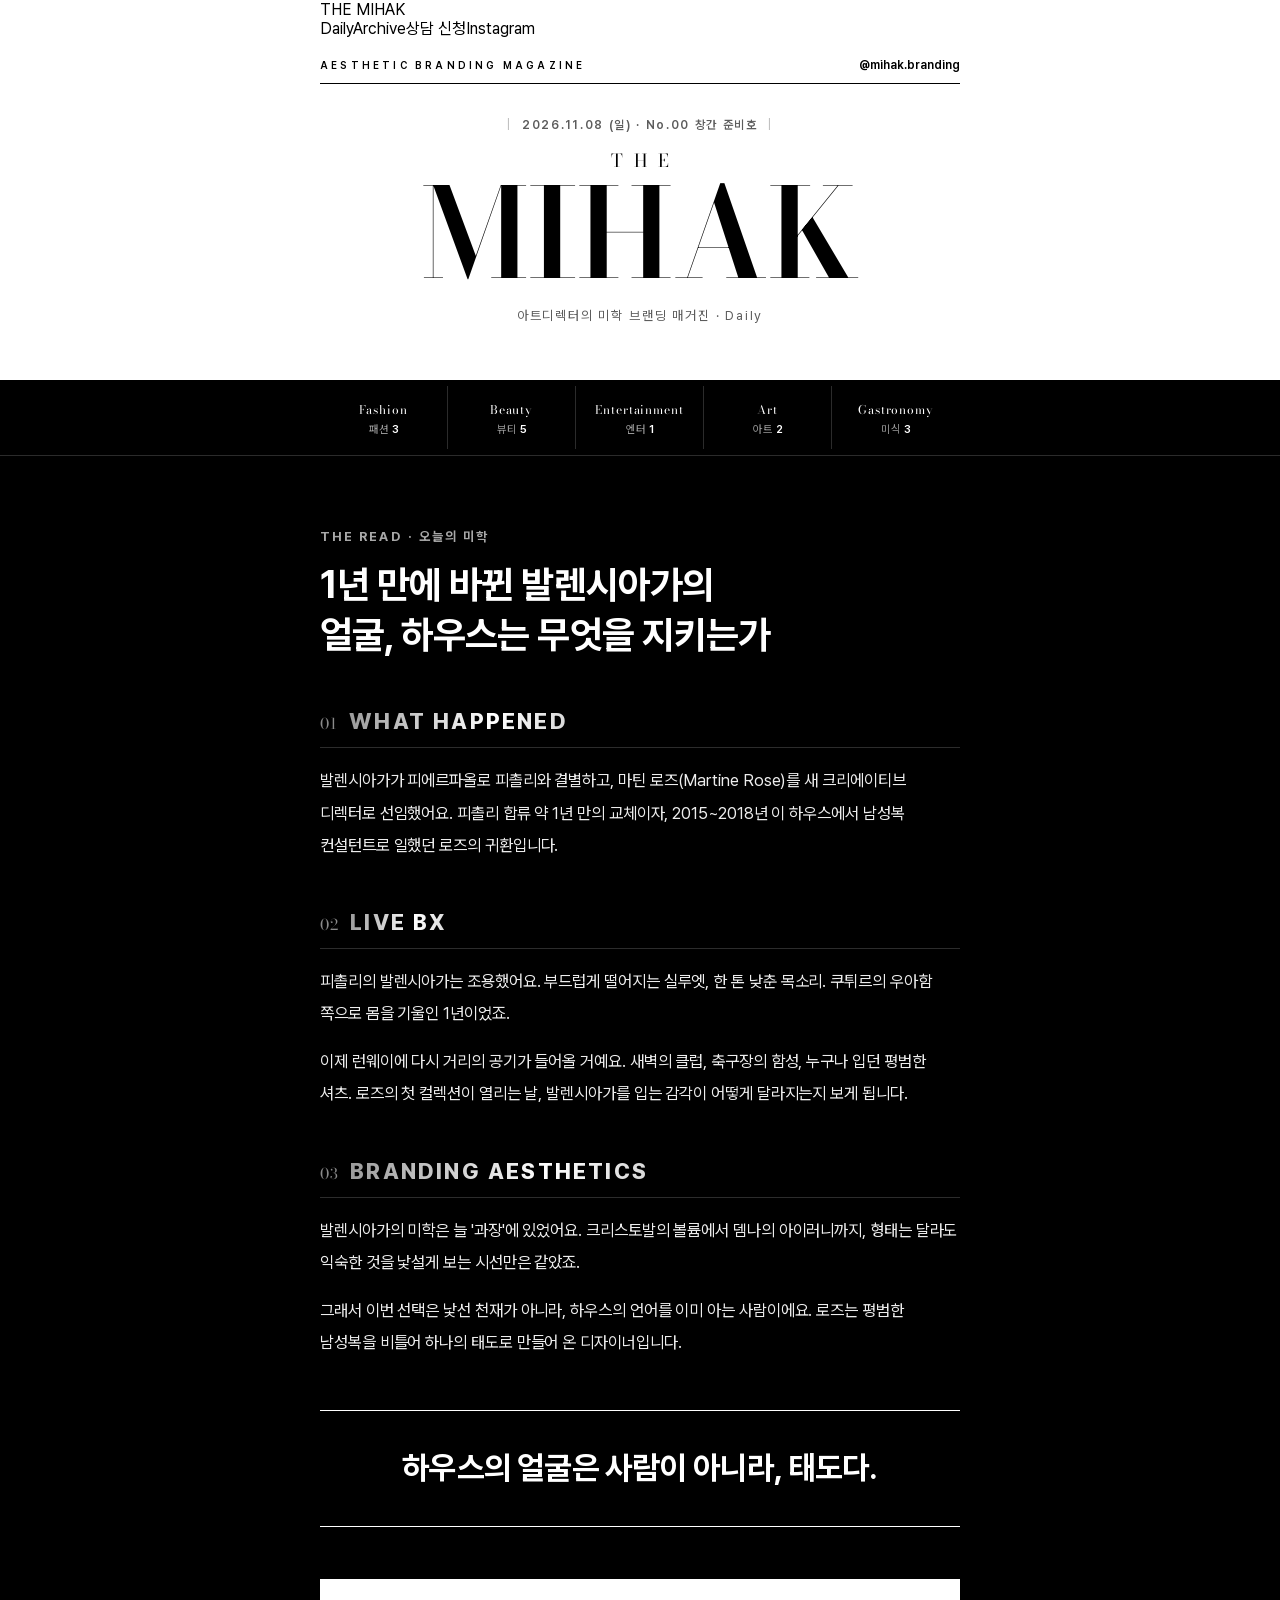
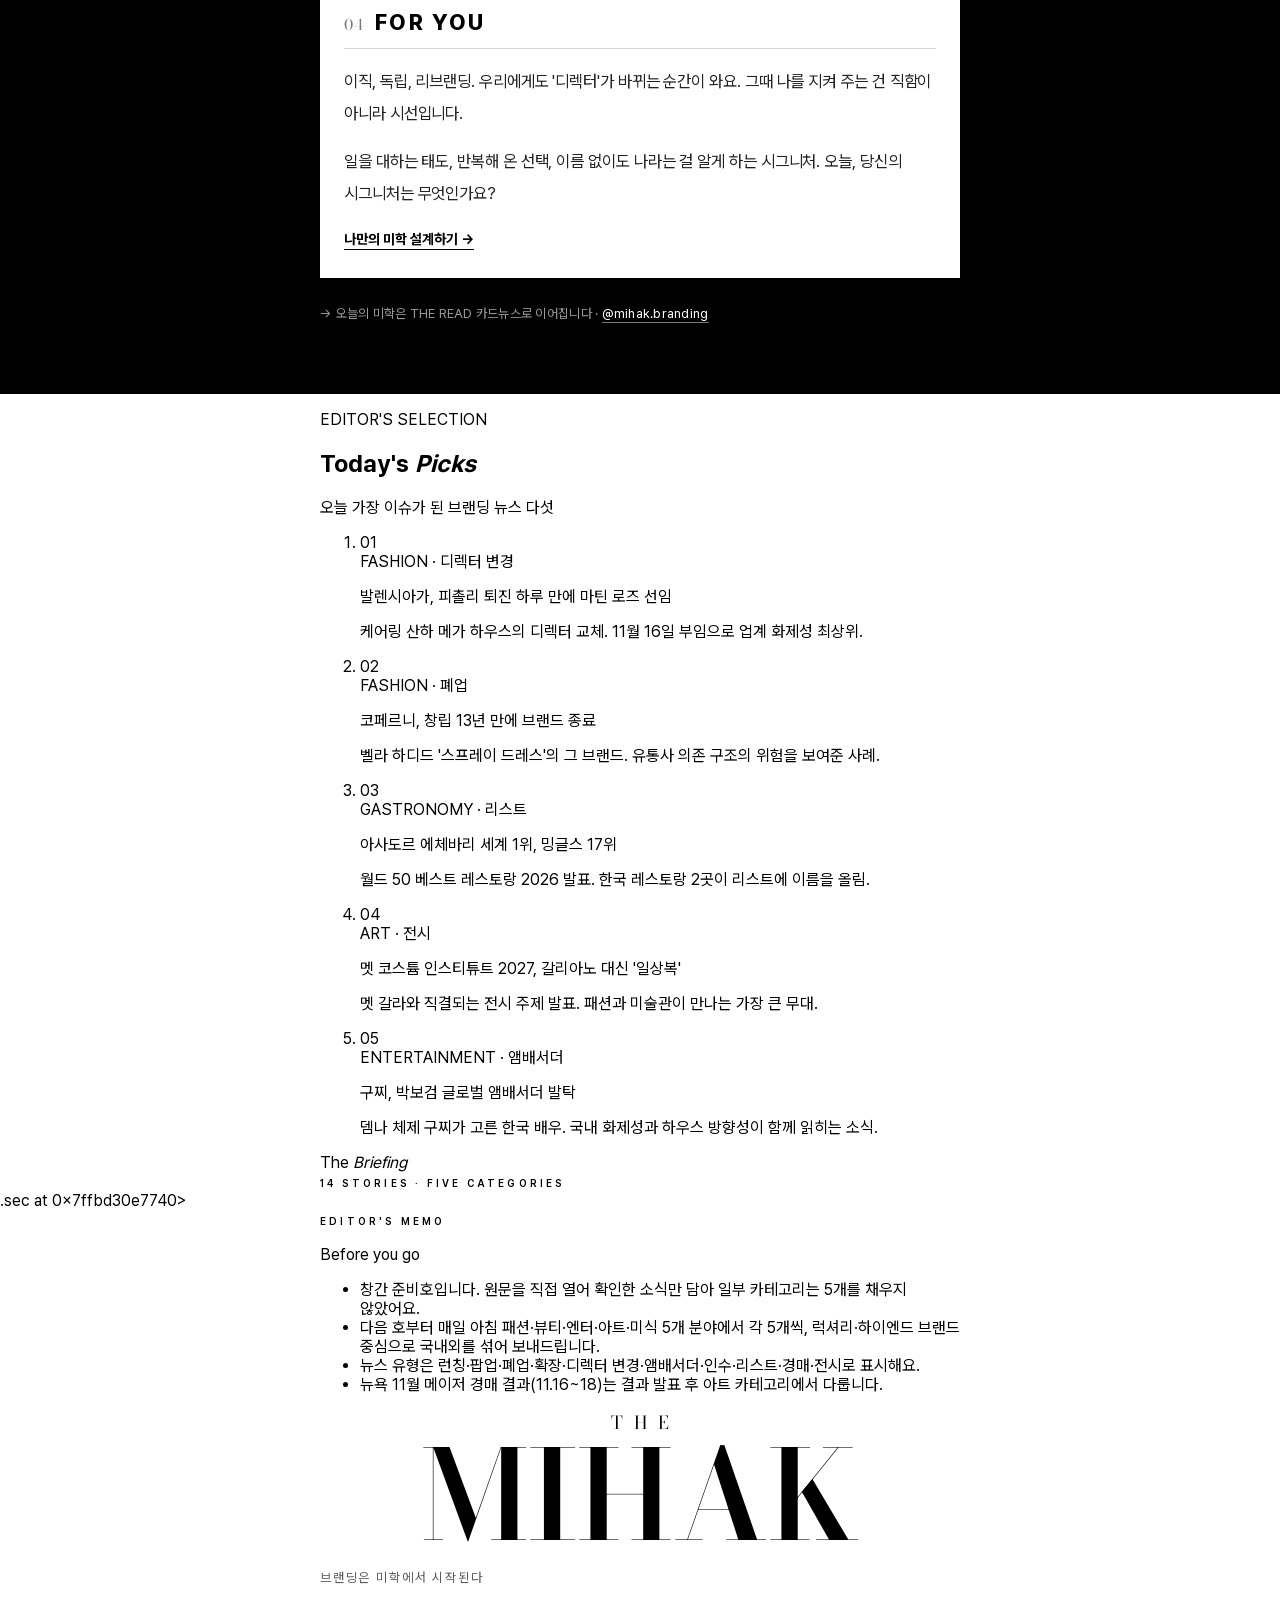
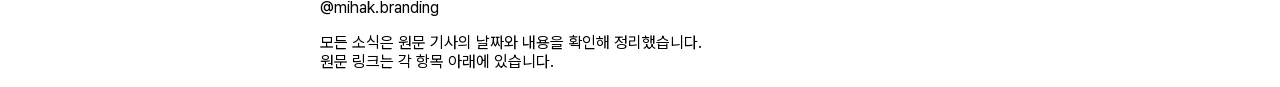
==== commit c5eee16c: "THE READ 오늘의 미학: 기사형 구성(01~04 + 인용), 소제목 실버 샤인, 줄바꿈 정리 Co-Authored-By: Claude Opus 5.5 <noreply@anth" ====
--- a/index.html
+++ b/index.html
@@ -26,9 +26,7 @@
 <section class="read"><div class="wrap">
 <p class="kick">THE READ · 오늘의 미학</p>
 <h2>1년 만에 바뀐 발렌시아가의 얼굴, 하우스는 무엇을 지키는가</h2>
-<p class="buzz">◆ 선정 이유 · AP 통신을 타고 전 세계 매체에 반복 보도된, 오늘 브리핑에서 가장 글로벌한 이슈</p><p class="lab">WHAT HAPPENED</p>
-<p class="lede">발렌시아가가 피에르파올로 피촐리와 결별하고, 후임 크리에이티브 디렉터로 마틴 로즈(Martine Rose)를 선임했어요. 피촐리가 하우스에 합류한 지 약 1년 만의 교체입니다.</p>
-<div class="ba bx"><p class="ba-k">LIVE BX</p><p>피촐리의 1년은 쿠튀르의 우아함 쪽으로 기울어 있었어요. 부드럽게 떨어지는 실루엣, 한 톤 낮춘 목소리.</p><p>이제 런웨이엔 다시 거리의 공기가 들어올 거예요. 클럽의 새벽, 축구장의 함성, 누구나 입던 평범한 셔츠 같은 것들. 마틴 로즈의 첫 컬렉션이 열리는 날, 발렌시아가를 입는 감각이 어떻게 달라지는지 직접 보게 됩니다.</p></div><div class="ba"><p class="ba-k">BRANDING AESTHETICS</p><p>발렌시아가의 미학은 늘 &#x27;과장&#x27;에 있었어요. 크리스토발의 볼륨에서 뎀나의 아이러니까지, 형태는 바뀌어도 익숙한 것을 낯설게 보는 시선은 같았죠.</p><p>피촐리는 그 위에 우아함을 얹으려 했고, 하우스는 1년 만에 다시 거리의 언어를 택했어요. 마틴 로즈는 클럽과 축구, 평범한 남성복을 비틀어 온 디자이너입니다.</p><p>이번 인사가 말하는 건 하나예요. 하우스의 얼굴은 사람이 아니라 태도라는 것. 이름이 바뀌어도 그 시선이 남아 있다면, 우리는 여전히 그 옷을 발렌시아가로 알아봅니다.</p></div><ol><li><b>01 · RETURN</b> 로즈는 2015~2018년 뎀나 체제의 발렌시아가에서 남성복 컨설턴트로 일했어요. 하우스가 바깥의 스타보다 안쪽의 언어를 아는 사람을 고른 셈입니다.</li><li><b>02 · TIME</b> 디렉터의 임기가 짧아질수록 브랜드를 붙잡는 건 사람이 아니라 아카이브와 시그니처예요. 실루엣, 볼륨, 아이러니처럼 이름 없이도 읽히는 코드입니다.</li><li><b>03 · FOR YOU</b> 이직, 독립, 리브랜딩처럼 나의 &#x27;디렉터&#x27;가 바뀌는 순간에도 지켜야 할 건 같아요. 해온 일의 기록, 나만의 시그니처, 그리고 나를 아는 사람.</li></ol>
+<div class="rs"><p class="rs-k"><span class="rs-n">01</span><span class="rs-t">WHAT HAPPENED</span></p><p>발렌시아가가 피에르파올로 피촐리와 결별하고, 마틴 로즈(Martine Rose)를 새 크리에이티브 디렉터로 선임했어요. 피촐리 합류 약 1년 만의 교체이자, 2015~2018년 이 하우스에서 남성복 컨설턴트로 일했던 로즈의 귀환입니다.</p></div><div class="rs"><p class="rs-k"><span class="rs-n">02</span><span class="rs-t">LIVE BX</span></p><p>피촐리의 발렌시아가는 조용했어요. 부드럽게 떨어지는 실루엣, 한 톤 낮춘 목소리. 쿠튀르의 우아함 쪽으로 몸을 기울인 1년이었죠.</p><p>이제 런웨이에 다시 거리의 공기가 들어올 거예요. 새벽의 클럽, 축구장의 함성, 누구나 입던 평범한 셔츠. 로즈의 첫 컬렉션이 열리는 날, 발렌시아가를 입는 감각이 어떻게 달라지는지 보게 됩니다.</p></div><div class="rs"><p class="rs-k"><span class="rs-n">03</span><span class="rs-t">BRANDING AESTHETICS</span></p><p>발렌시아가의 미학은 늘 &#x27;과장&#x27;에 있었어요. 크리스토발의 볼륨에서 뎀나의 아이러니까지, 형태는 달라도 익숙한 것을 낯설게 보는 시선만은 같았죠.</p><p>그래서 이번 선택은 낯선 천재가 아니라, 하우스의 언어를 이미 아는 사람이에요. 로즈는 평범한 남성복을 비틀어 하나의 태도로 만들어 온 디자이너입니다.</p></div><blockquote class="rq">하우스의 얼굴은 사람이 아니라, 태도다.</blockquote><div class="fy"><p class="rs-k"><span class="rs-n">04</span><span class="rs-t">FOR YOU</span></p><p>이직, 독립, 리브랜딩. 우리에게도 &#x27;디렉터&#x27;가 바뀌는 순간이 와요. 그때 나를 지켜 주는 건 직함이 아니라 시선입니다.</p><p>일을 대하는 태도, 반복해 온 선택, 이름 없이도 나라는 걸 알게 하는 시그니처. 오늘, 당신의 시그니처는 무엇인가요?</p><a class="fy-cta" href="https://forms.gle/mGsi1SWmPyqKrdEK9" target="_blank" rel="noopener">나만의 미학 설계하기 <span class="arr">→</span></a></div>
 <p class="card">→ 오늘의 미학은 THE READ 카드뉴스로 이어집니다 · <a href="https://www.instagram.com/mihak.branding/" target="_blank" rel="noopener">@mihak.branding</a></p>
 </div></section>
 <section class="picks"><div class="wrap">
@@ -36,7 +34,7 @@
 <ol><li class="pick"><span class="pick-no">01</span><div class="pick-body"><span class="chip">FASHION · 디렉터 변경</span><p class="pick-h">발렌시아가, 피촐리 퇴진 하루 만에 마틴 로즈 선임</p><p class="pick-why">케어링 산하 메가 하우스의 디렉터 교체. 11월 16일 부임으로 업계 화제성 최상위.</p></div></li><li class="pick"><span class="pick-no">02</span><div class="pick-body"><span class="chip">FASHION · 폐업</span><p class="pick-h">코페르니, 창립 13년 만에 브랜드 종료</p><p class="pick-why">벨라 하디드 &#x27;스프레이 드레스&#x27;의 그 브랜드. 유통사 의존 구조의 위험을 보여준 사례.</p></div></li><li class="pick"><span class="pick-no">03</span><div class="pick-body"><span class="chip">GASTRONOMY · 리스트</span><p class="pick-h">아사도르 에체바리 세계 1위, 밍글스 17위</p><p class="pick-why">월드 50 베스트 레스토랑 2026 발표. 한국 레스토랑 2곳이 리스트에 이름을 올림.</p></div></li><li class="pick"><span class="pick-no">04</span><div class="pick-body"><span class="chip">ART · 전시</span><p class="pick-h">멧 코스튬 인스티튜트 2027, 갈리아노 대신 &#x27;일상복&#x27;</p><p class="pick-why">멧 갈라와 직결되는 전시 주제 발표. 패션과 미술관이 만나는 가장 큰 무대.</p></div></li><li class="pick"><span class="pick-no">05</span><div class="pick-body"><span class="chip">ENTERTAINMENT · 앰배서더</span><p class="pick-h">구찌, 박보검 글로벌 앰배서더 발탁</p><p class="pick-why">뎀나 체제 구찌가 고른 한국 배우. 국내 화제성과 하우스 방향성이 함께 읽히는 소식.</p></div></li></ol>
 </div></section>
 <div class="band"><div class="wrap"><div class="b-t">The <em>Briefing</em></div><span class="cap">14 stories · five categories</span></div></div>
-<section class="cat" id="c1"><div class="wrap"><header class="cat-head"><span class="cat-idx">01</span><div><span class="cat-en">Fashion</span><span class="cat-sub"><b>패션</b>3 STORIES · 5개 미만</span></div></header><article class="item"><span class="item-no">01</span><div class="item-body"><div class="item-meta"><span class="side glo">INTERNATIONAL</span><span class="type">디렉터 변경</span></div><h3 class="item-h">발렌시아가, 피에르파올로 피촐리 퇴진…후임에 마틴 로즈(Martine Rose)</h3><p class="item-s">11월 5일 피촐리의 퇴진이 발표되고, 다음 날 케어링과 발렌시아가가 영국 디자이너 마틴 로즈를 새 크리에이티브 디렉터로 선임했다고 밝힘. 11월 16일부터 파리에서 일하며, 로즈는 2015~2018년 뎀나 체제에서 남성복 컨설턴트로 일한 경력이 있음.</p><div class="item-src"><span>AP · The Gleaner 11.06 · Fashionista 11.07</span><span class="links"><a href="https://jamaica-gleaner.com/article/lifestyle/20261108/martine-rose-named-balenciaga-creative-director" target="_blank" rel="noopener">원문 <span class="arr">→</span></a><span class="sep">/</span><a href="https://fashionista.com/2026/11/fashion-news-you-need-to-know-november-7" target="_blank" rel="noopener">주간 정리 <span class="arr">→</span></a></span></div></div></article><article class="item"><span class="item-no">02</span><div class="item-body"><div class="item-meta"><span class="side glo">INTERNATIONAL</span><span class="type">폐업</span></div><h3 class="item-h">코페르니(Coperni), 창립 13년 만에 브랜드 종료</h3><p class="item-s">2013년 파리에서 시작한 코페르니가 강제 청산 절차에 들어가며 활동을 끝냄. 최대주주이자 독점 유통사였던 투모로우(Tomorrow Ltd.)와의 분쟁 끝에 6월 법정관리에 들어간 지 약 5개월 만. 2022년 벨라 하디드의 몸에 드레스를 뿌려 완성한 쇼로 유명.</p><div class="item-src"><span>FashionUnited 11.04</span><span class="links"><a href="https://fashionunited.uk/news/business/coperni-placed-into-compulsory-liquidation-as-founders-announce-end-of-brand/2026110491190" target="_blank" rel="noopener">원문 <span class="arr">→</span></a></span></div></div></article><article class="item"><span class="item-no">03</span><div class="item-body"><div class="item-meta"><span class="side dom">DOMESTIC</span><span class="type">앰배서더</span></div><h3 class="item-h">구찌, 배우 박보검 글로벌 브랜드 앰배서더 발탁</h3><p class="item-s">11월 5일 발표. 2025년부터 뎀나가 이끄는 구찌의 새 챕터에 합류. 박보검은 &#x27;백 년 넘는 유산에 새 이야기를 더하게 돼 기쁘다&#x27;고 밝힘.</p><div class="item-src"><span>Korea JoongAng Daily 11.05 · 보그 코리아 11.05</span><span class="links"><a href="https://koreajoongangdaily.com/entertainment/park-bogum-named-gucci-global-brand-ambassador/12958789" target="_blank" rel="noopener">원문 <span class="arr">→</span></a><span class="sep">/</span><a href="https://www.vogue.co.kr/2026/11/05/%ea%b5%ac%ec%b0%8c%ec%9d%98-%ec%83%88%eb%a1%9c%ec%9a%b4-%ea%b8%80%eb%a1%9c%eb%b2%8c-%ec%95%b0%eb%b0%b0%ec%84%9c%eb%8d%94-%eb%b0%95%eb%b3%b4%ea%b2%80/" target="_blank" rel="noopener">국내 보도 <span class="arr">→</span></a></span></div></div></article><div class="note"><p class="note-k">EDITOR'S NOTE</p><p>창간 준비호는 원문으로 확인된 소식만 실었어요. 매일 아침 발행분부터 카테고리별 5개를 채웁니다.</p></div></div></section><section class="cat" id="c2"><div class="wrap"><header class="cat-head"><span class="cat-idx">02</span><div><span class="cat-en">Beauty</span><span class="cat-sub"><b>뷰티</b>5 STORIES</span></div></header><article class="item"><span class="item-no">01</span><div class="item-body"><div class="item-meta"><span class="side dom">DOMESTIC</span><span class="type">런칭</span></div><h3 class="item-h">설화수, 2026 홀리데이 컬렉션 &#x27;대즐링 홀리데이 딜라이트&#x27;</h3><p class="item-s">겨울 매화에서 영감을 받은 실버 한정 패키지. 11월 2일 롯데온 선출시 후 11월 9일부터 아모레몰·네이버 브랜드스토어·북촌 설화수의 집 등으로 확대, 미국·일본·홍콩 등에 순차 출시. 본품 4종이 든 12종 어드벤트 캘린더 포함.</p><div class="item-src"><span>아모레퍼시픽 뉴스룸 11.02</span><span class="links"><a href="https://www.apgroup.com/int/ko/news/2026-11-02-1.html" target="_blank" rel="noopener">원문 <span class="arr">→</span></a></span></div></div></article><article class="item"><span class="item-no">02</span><div class="item-body"><div class="item-meta"><span class="side glo">INTERNATIONAL</span><span class="type">인수</span></div><h3 class="item-h">그룹 보가르 대주주 다비드 콩키에, 유럽 향수 리테일러 마리오노(Marionnaud) 인수 완료</h3><p class="item-s">프렌치 뷰티 그룹 보가르(Groupe Bogart)의 최대주주가 유럽 향수·화장품 체인 마리오노 인수를 마무리함.</p><div class="item-src"><span>BW Confidential 11.06</span><span class="links"><a href="https://www.bwconfidential.com/this-week-in-beauty-november-2-6-2026/" target="_blank" rel="noopener">원문 <span class="arr">→</span></a></span></div></div></article><article class="item"><span class="item-no">03</span><div class="item-body"><div class="item-meta"><span class="side glo">INTERNATIONAL</span><span class="type">구조조정</span></div><h3 class="item-h">코티(Coty), 프랑스 인력 대규모 감축 계획 보도</h3><p class="item-s">글로벌 향수·화장품 그룹 코티가 프랑스 내 약 200명 가운데 150여 명을 줄일 계획이라는 보도.</p><div class="item-src"><span>BW Confidential 11.06</span><span class="links"><a href="https://www.bwconfidential.com/this-week-in-beauty-november-2-6-2026/" target="_blank" rel="noopener">원문 <span class="arr">→</span></a></span></div></div></article><article class="item"><span class="item-no">04</span><div class="item-body"><div class="item-meta"><span class="side glo">INTERNATIONAL</span><span class="type">협업</span></div><h3 class="item-h">워비 파커 × 레어 뷰티(Rare Beauty) 협업 출시</h3><p class="item-s">안경 브랜드 워비 파커와 셀레나 고메즈의 레어 뷰티가 손잡은 이번 주 대표 협업 드롭.</p><div class="item-src"><span>Fashionista 11.07</span><span class="links"><a href="https://fashionista.com/2026/11/fashion-news-you-need-to-know-november-7" target="_blank" rel="noopener">주간 정리 <span class="arr">→</span></a></span></div></div></article><article class="item"><span class="item-no">05</span><div class="item-body"><div class="item-meta"><span class="side glo">INTERNATIONAL</span><span class="type">부고</span></div><h3 class="item-h">&#x27;프리즈 이즈(Frizz Ease)&#x27;의 헤어 디자이너 존 프리다(John Frieda) 별세</h3><p class="item-s">향년 75세. 셀러브리티 헤어스타일리스트이자 헤어케어 브랜드 존 프리다의 창립자.</p><div class="item-src"><span>CTV News · Fashionista 11.07</span><span class="links"><a href="https://www.ctvnews.ca/entertainment/article/celebrity-british-hairstylist-john-frieda-dies-aged-75/" target="_blank" rel="noopener">원문 <span class="arr">→</span></a></span></div></div></article></div></section><section class="cat" id="c3"><div class="wrap"><header class="cat-head"><span class="cat-idx">03</span><div><span class="cat-en">Entertainment</span><span class="cat-sub"><b>엔터</b>1 STORIES · 5개 미만</span></div></header><article class="item"><span class="item-no">01</span><div class="item-body"><div class="item-meta"><span class="side dom">DOMESTIC</span><span class="type">앰배서더</span><span class="wid">◆ 1주일 화제</span></div><h3 class="item-h">롯데호텔, &#x27;우리들의 발라드&#x27; TOP6를 한류 모델로…첫 팬콘 &#x27;TIMELESS&#x27; 11월 7일</h3><p class="item-s">호텔 브랜드가 음악 예능 출연진을 한류 모델로 기용하고 팬 콘서트까지 연 사례.</p><div class="item-src"><span>스포츠경향 11.02</span><span class="links"><a href="https://sports.khan.co.kr/en/article/202611021506007" target="_blank" rel="noopener">원문 <span class="arr">→</span></a></span></div></div></article><div class="note"><p class="note-k">EDITOR'S NOTE</p><p>박보검×구찌는 패션 03에 실었어요. 엔터 카테고리는 매일 발행분에서 앰배서더·캠페인·컬래버 중심으로 5개를 채웁니다.</p></div></div></section><section class="cat" id="c4"><div class="wrap"><header class="cat-head"><span class="cat-idx">04</span><div><span class="cat-en">Art</span><span class="cat-sub"><b>아트</b>2 STORIES · 5개 미만</span></div></header><article class="item"><span class="item-no">01</span><div class="item-body"><div class="item-meta"><span class="side glo">INTERNATIONAL</span><span class="type">전시</span></div><h3 class="item-h">멧 코스튬 인스티튜트 2027 전시 &#x27;extraORDINARY: Fashion and the Poetics of the Everyday&#x27;</h3><p class="item-s">8월 말 취소된 존 갈리아노 회고전을 대신할 새 주제. 일상복에 깃든 장인정신·구조·소재 실험을 다루며 2027년 5월 9일부터 2028년 1월 9일까지 열림. 멧 갈라 테마로 이어질지는 미정.</p><div class="item-src"><span>FashionUnited 11.05</span><span class="links"><a href="https://fashionunited.com/news/culture/met-costume-institute-announces-new-spring-2027-exhibition-theme-after-galliano-cancellation/2026110575599" target="_blank" rel="noopener">원문 <span class="arr">→</span></a></span></div></div></article><article class="item"><span class="item-no">02</span><div class="item-body"><div class="item-meta"><span class="side glo">INTERNATIONAL</span><span class="type">경매</span><span class="wid">◆ 1주일 화제</span></div><h3 class="item-h">뉴욕 11월 메이저 경매 주간 예고…반 고흐 &#x27;꽃 핀 밤나무&#x27; 약 1억 8천만 달러 거론</h3><p class="item-s">소더비 11월 16일(나우 앤 컨템퍼러리)·18일(모던), 크리스티 17일(20세기 이브닝). 반 고흐는 공식 추정가 비공개. 칸딘스키 6천만~8천만 달러, 쿠사마 야요이 1천만~1천5백만 달러, 나라 요시토모 5백만~7백만 달러 출품.</p><div class="item-src"><span>Art Collector News 11.01</span><span class="links"><a href="https://artcollectornews.com/post/new-york-november-auctions-2026-the-10-lots-that-will-test-the-high-end-94872" target="_blank" rel="noopener">원문 <span class="arr">→</span></a></span></div></div></article></div></section><section class="cat" id="c5"><div class="wrap"><header class="cat-head"><span class="cat-idx">05</span><div><span class="cat-en">Gastronomy</span><span class="cat-sub"><b>미식</b>3 STORIES · 5개 미만</span></div></header><article class="item"><span class="item-no">01</span><div class="item-body"><div class="item-meta"><span class="side glo">INTERNATIONAL</span><span class="type">리스트</span></div><h3 class="item-h">아사도르 에체바리(Asador Etxebarri), 월드 50 베스트 레스토랑 2026 1위</h3><p class="item-s">스페인 바스크 지방 아트손도의 장작 그릴 레스토랑이 세계 1위에 오름.</p><div class="item-src"><span>Restaurant Online 11.05</span><span class="links"><a href="https://www.restaurantonline.co.uk/Article/2026/11/05/asador-etxebarri-finally-claims-title-of-worlds-best-restaurant/" target="_blank" rel="noopener">원문 <span class="arr">→</span></a></span></div></div></article><article class="item"><span class="item-no">02</span><div class="item-body"><div class="item-meta"><span class="side dom">DOMESTIC</span><span class="type">리스트</span></div><h3 class="item-h">밍글스 17위·온지음 41위, 월드 50 베스트 레스토랑 2026</h3><p class="item-s">서울의 두 레스토랑이 같은 리스트에 이름을 올림.</p><div class="item-src"><span>보그 코리아 11.05</span><span class="links"><a href="https://www.vogue.co.kr/2026/11/05/%ec%a0%84-%ec%84%b8%ea%b3%84-2026-%eb%b2%a0%ec%8a%a4%ed%8a%b8-%eb%a0%88%ec%8a%a4%ed%86%a0%eb%9e%91-50%ec%97%90-%ec%84%a0%ec%a0%95%eb%90%9c-%eb%b0%8d%ea%b8%80%ec%8a%a4/" target="_blank" rel="noopener">국내 보도 <span class="arr">→</span></a></span></div></div></article><article class="item"><span class="item-no">03</span><div class="item-body"><div class="item-meta"><span class="side glo">INTERNATIONAL</span><span class="type">런칭</span></div><h3 class="item-h">미쉐린 가이드, 와이너리 평가 &#x27;미쉐린 그레이프&#x27; 첫 미국 셀렉션 나파밸리 공개 예고</h3><p class="item-s">2027년 4월 23일 나파밸리 첫 셀렉션을 발표할 예정. 레스토랑의 별처럼 와이너리에 등급을 주는 새 기준.</p><div class="item-src"><span>Michelin 공식</span><span class="links"><a href="https://www.michelin.com/en/publications/products-and-services/the-michelin-guide-will-reveal-the-first-michelin-grapes-selection-for-napa-valley-on-april-23-2027" target="_blank" rel="noopener">원문 <span class="arr">→</span></a></span></div></div></article><div class="note"><p class="note-k">EDITOR'S NOTE</p><p>미식 소식은 디캔트 서울과 겹치지 않게, 브랜드·공간·하우스 관점에서 의미 있는 것만 고릅니다.</p></div></div></section>
+<function body.<locals>.sec at 0x7ffbd30e7740>
 <section class="memo"><div class="wrap"><span class="cap">Editor's Memo</span><p class="m-t">Before you go</p><ul><li>창간 준비호입니다. 원문을 직접 열어 확인한 소식만 담아 일부 카테고리는 5개를 채우지 않았어요.</li><li>다음 호부터 매일 아침 패션·뷰티·엔터·아트·미식 5개 분야에서 각 5개씩, 럭셔리·하이엔드 브랜드 중심으로 국내외를 섞어 보내드립니다.</li><li>뉴스 유형은 런칭·팝업·폐업·확장·디렉터 변경·앰배서더·인수·리스트·경매·전시로 표시해요.</li><li>뉴욕 11월 메이저 경매 결과(11.16~18)는 결과 발표 후 아트 카테고리에서 다룹니다.</li></ul></div></section>
 <footer class="foot"><div class="wrap">
 <div class="logo"><span class="the">THE</span><span class="mk">MIHAK</span></div>
--- a/assets/mihak.css
+++ b/assets/mihak.css
@@ -25,94 +25,26 @@
 .toc-en{font-family:var(--serif);font-size:12px;letter-spacing:.08em}
 .toc-ko{font-size:11px;color:#9a9a9a}.toc-ko b{color:var(--w);font-weight:600}
 .read{background:var(--k);color:var(--w);border-top:1px solid var(--line-d)}
-.read .wrap{padding-block:56px 56px}
+.read .wrap{padding-block:60px 60px}
+.read p{text-wrap:pretty;word-break:keep-all}
 .read .kick{font-size:13px;font-weight:700;letter-spacing:.16em;color:#a8a8a8}
 .read h2{font-size:clamp(28px,7vw,38px);font-weight:700;line-height:1.32;letter-spacing:-.025em;margin:16px 0 0;text-wrap:balance}
-.read .buzz{margin:18px 0 0;padding:12px 14px;background:#161616;font-size:13.5px;line-height:1.6;color:#c4c4c4}
-.read .lab,.read .ba-k{display:flex;align-items:center;gap:10px;font-size:13px;font-weight:800;letter-spacing:.14em;color:var(--w);margin:0 0 14px}
-.read .lab:before,.read .ba-k:before{content:"";width:18px;height:2px;background:var(--w);flex:none}
-.read .lab{margin-top:40px}
-.read .lede,.read .ba p:not(.ba-k){font-size:16.5px;line-height:1.9;color:#efefef;margin:0 0 16px;letter-spacing:-.005em}
-.read .ba{margin:40px 0 0;padding:0;border:0}
-.read ol{list-style:none;margin:40px 0 0;padding:0;border-top:1px solid #333}
-.read li{padding:20px 0;border-bottom:1px solid #333;font-size:15.5px;line-height:1.85;color:#e2e2e2}
-.read li b{display:block;font-weight:800;font-size:13px;color:var(--w);letter-spacing:.14em;margin-bottom:6px}
-.read .card{margin-top:24px;font-size:13px;color:#9a9a9a;letter-spacing:.02em}
-.picks .wrap{padding-block:50px 44px}
-.sec-head{text-align:center;margin-bottom:24px}
-.sec-head .bar{font-size:11px;font-weight:600;letter-spacing:.16em;color:var(--g2)}
-.sec-head h2{font-family:var(--serif);font-weight:400;font-size:44px;margin:10px 0 0;line-height:1.1}
-.sec-head h2 em{font-style:normal}
-.sec-head p{font-size:12px;color:var(--g1);margin:8px 0 0}
-.picks ol{list-style:none;margin:0;padding:0}
-.pick{display:grid;grid-template-columns:44px minmax(0,1fr);border-top:1px solid var(--line);padding:16px 0}
-.pick:first-child{border-top:1px solid var(--k)}.pick:last-child{border-bottom:1px solid var(--k)}
-.pick-no{font-family:var(--sans);font-weight:600;font-size:22px;line-height:1;padding-top:3px}
-.chip{display:inline-block;font-size:10px;font-weight:700;letter-spacing:.08em;padding:3px 7px 2px;background:var(--k);color:var(--w)}
-.pick-h{font-size:16px;font-weight:700;line-height:1.5;margin:8px 0 0;letter-spacing:-.02em}
-.pick-why{font-size:12.5px;color:var(--g2);line-height:1.6;margin:5px 0 0}
-.band{background:var(--k);color:var(--w);text-align:center}
-.band .wrap{padding-block:34px 32px}
-.band .b-t{font-family:var(--serif);font-size:34px;line-height:1.1}.band .b-t em{font-style:normal}
-.band .cap{display:block;color:#8a8a8a;margin-top:10px}
-.cat .wrap{padding-block:44px 8px}
-.cat-head{display:flex;align-items:flex-end;gap:16px;border-top:2px solid var(--k);padding-block:14px;border-bottom:1px solid var(--line)}
-.cat-idx{font-family:var(--serif);font-size:46px;line-height:.85}
-.cat-en{display:block;font-family:var(--serif);font-size:32px;line-height:1}
-.cat-sub{display:block;margin-top:7px;font-size:10px;color:var(--g1);letter-spacing:.2em}
-.cat-sub b{color:var(--k);font-weight:700;letter-spacing:.04em;margin-right:8px}
-.item{display:grid;grid-template-columns:36px minmax(0,1fr);padding:20px 0 19px;border-bottom:1px solid var(--line)}
-.item:last-of-type{border-bottom:none}
-.item-no{font-family:var(--sans);font-weight:600;font-size:15px;color:var(--g1)}
-.item-body{min-width:0}
-.item-meta{display:flex;flex-wrap:wrap;gap:8px;align-items:center}
-.side{font-size:9.5px;font-weight:700;letter-spacing:.08em;padding:3px 7px 2px}
-.side.dom{background:var(--k);color:var(--w)}.side.glo{background:#e6e6e6;color:var(--k)}
-.type{font-size:11px;font-weight:600;color:var(--k);border:1px solid var(--k);padding:2px 6px 1px}
-.wid{font-size:10px;color:var(--g2)}
-.item-h{font-size:16px;font-weight:700;line-height:1.5;letter-spacing:-.02em;margin:9px 0 0}
-.item-s{font-size:13px;color:var(--body);line-height:1.8;margin:6px 0 0}
-.item-src{display:flex;flex-wrap:wrap;justify-content:space-between;gap:6px 12px;margin-top:10px;font-size:11px;color:var(--g1)}
-.item-src a{color:var(--k);font-weight:600;border-bottom:1px solid var(--k);padding-bottom:1px}
-.sep{color:var(--g3);margin:0 8px}.arr{font-family:var(--serif)}
-.note{margin:2px 0 24px;background:var(--paper);padding:15px 18px;border-left:2px solid var(--k)}
-.note-k{font-size:9.5px;letter-spacing:.3em;font-weight:700;margin:0 0 5px}
-.note p{font-size:12.5px;color:var(--body);line-height:1.7;margin:0}
-.memo{background:var(--paper);margin-top:36px}
-.memo .wrap{padding-block:36px 44px}
-.memo .m-t{font-weight:700;font-size:24px;letter-spacing:-.02em;margin:12px 0 12px;padding-bottom:12px;border-bottom:1px solid var(--k)}
-.memo ul{list-style:none;margin:0;padding:0}
-.memo li{font-size:12.5px;color:var(--body);line-height:1.8;padding-left:16px;position:relative}
-.memo li::before{content:"—";position:absolute;left:0;color:var(--g3)}
-.foot{background:var(--k);color:var(--w);text-align:center}
-.foot .wrap{padding-block:72px 42px}
-.foot .logo .mk{font-size:64px}
-.foot .tagline{color:#e0e0e0}
-.foot .rule{width:30px;height:1px;background:#555;margin:36px auto 0}
-.foot .ig{display:inline-block;margin-top:16px;font-size:15px;letter-spacing:.06em;color:#9a9a9a;font-weight:500}
-.foot .small{font-size:11px;color:#6a6a6a;margin-top:28px;line-height:1.7}
-@media (max-width:520px){
- .toc .wrap{grid-template-columns:repeat(3,minmax(0,1fr))}
- .toc-item:nth-child(3){border-right:none}
- .toc-item:nth-child(n+4){border-top:1px solid var(--line-d)}
- .cat-en{font-size:26px}.cat-idx{font-size:38px}.sec-head h2{font-size:36px}
- .item{grid-template-columns:28px minmax(0,1fr)}.pick{grid-template-columns:32px minmax(0,1fr)}
-}
-
-.topnav{background:var(--k);color:var(--w)}
-.topnav .wrap{display:flex;justify-content:space-between;align-items:center;gap:12px;padding-block:12px;font-size:12px;letter-spacing:.08em}
-.topnav .brand{font-family:var(--serif);font-size:15px;letter-spacing:.18em}
-.topnav nav{display:flex;gap:16px;flex-wrap:wrap}
-.topnav a:hover{text-decoration:underline}
-.arch .wrap{padding-block:40px 60px}
-.arch h1{font-family:var(--serif);font-weight:400;font-size:44px;margin:0 0 6px}
-.arch .lead{color:var(--g2);font-size:13px;margin:0 0 28px}
-.arch ul{list-style:none;margin:0;padding:0;border-top:2px solid var(--k)}
-.arch li{border-bottom:1px solid var(--line)}
-.arch li a{display:grid;grid-template-columns:120px minmax(0,1fr);gap:16px;padding:18px 0}
-.arch .d{font-family:var(--serif);font-size:16px}
-.arch .t{font-size:15px;font-weight:700;line-height:1.5}
-.arch .s{display:block;font-size:12.5px;color:var(--g2);font-weight:400;margin-top:4px}
-@media (max-width:520px){.arch li a{grid-template-columns:1fr;gap:4px}}
-
-.read .card a{color:var(--w);border-bottom:1px solid #777;padding-bottom:1px}
+.rs{margin-top:48px}
+.rs-k{display:flex;align-items:baseline;gap:12px;margin:0 0 16px;padding-bottom:12px;border-bottom:1px solid #2c2c2c}
+.rs-n{font-family:var(--serif);font-size:15px;color:#8a8a8a;letter-spacing:.04em}
+.rs-t{font-size:clamp(19px,5vw,22px);font-weight:800;letter-spacing:.1em;line-height:1.2;
+ background:linear-gradient(100deg,#9a9a9a 0%,#fff 30%,#d9d9d9 45%,#fff 55%,#b8b8b8 70%,#fff 100%);background-size:220% 100%;
+ -webkit-background-clip:text;background-clip:text;color:transparent;animation:shine 6s linear infinite}
+@keyframes shine{from{background-position:120% 0}to{background-position:-100% 0}}
+@media (prefers-reduced-motion:reduce){.rs-t{animation:none}}
+.rs p:not(.rs-k),.fy p:not(.rs-k){font-size:16.5px;line-height:1.95;color:#ededed;margin:0 0 16px;letter-spacing:-.005em}
+.rq{margin:52px 0 0;padding:34px 4px;border-top:1px solid #fff;border-bottom:1px solid #fff;text-align:center;
+ font-size:clamp(24px,6.4vw,32px);font-weight:700;line-height:1.45;letter-spacing:-.025em;text-wrap:balance;word-break:keep-all}
+.fy{margin-top:52px;background:var(--w);color:var(--k);padding:30px 24px 28px}
+.fy .rs-k{border-bottom-color:#d9d9d9}
+.fy .rs-n{color:#777}
+.fy .rs-t{background:none;color:var(--k);-webkit-background-clip:border-box;background-clip:border-box;animation:none}
+.fy p:not(.rs-k){color:#222}
+.fy-cta{display:inline-block;margin-top:6px;font-size:14px;font-weight:700;color:var(--k);border-bottom:1.5px solid var(--k);padding-bottom:2px}
+.read .card{margin-top:28px;font-size:13px;color:#9a9a9a;letter-spacing:.02em}
+.read .card a{white-space:nowrap;color:var(--w);border-bottom:1px solid #777;padding-bottom:1px}
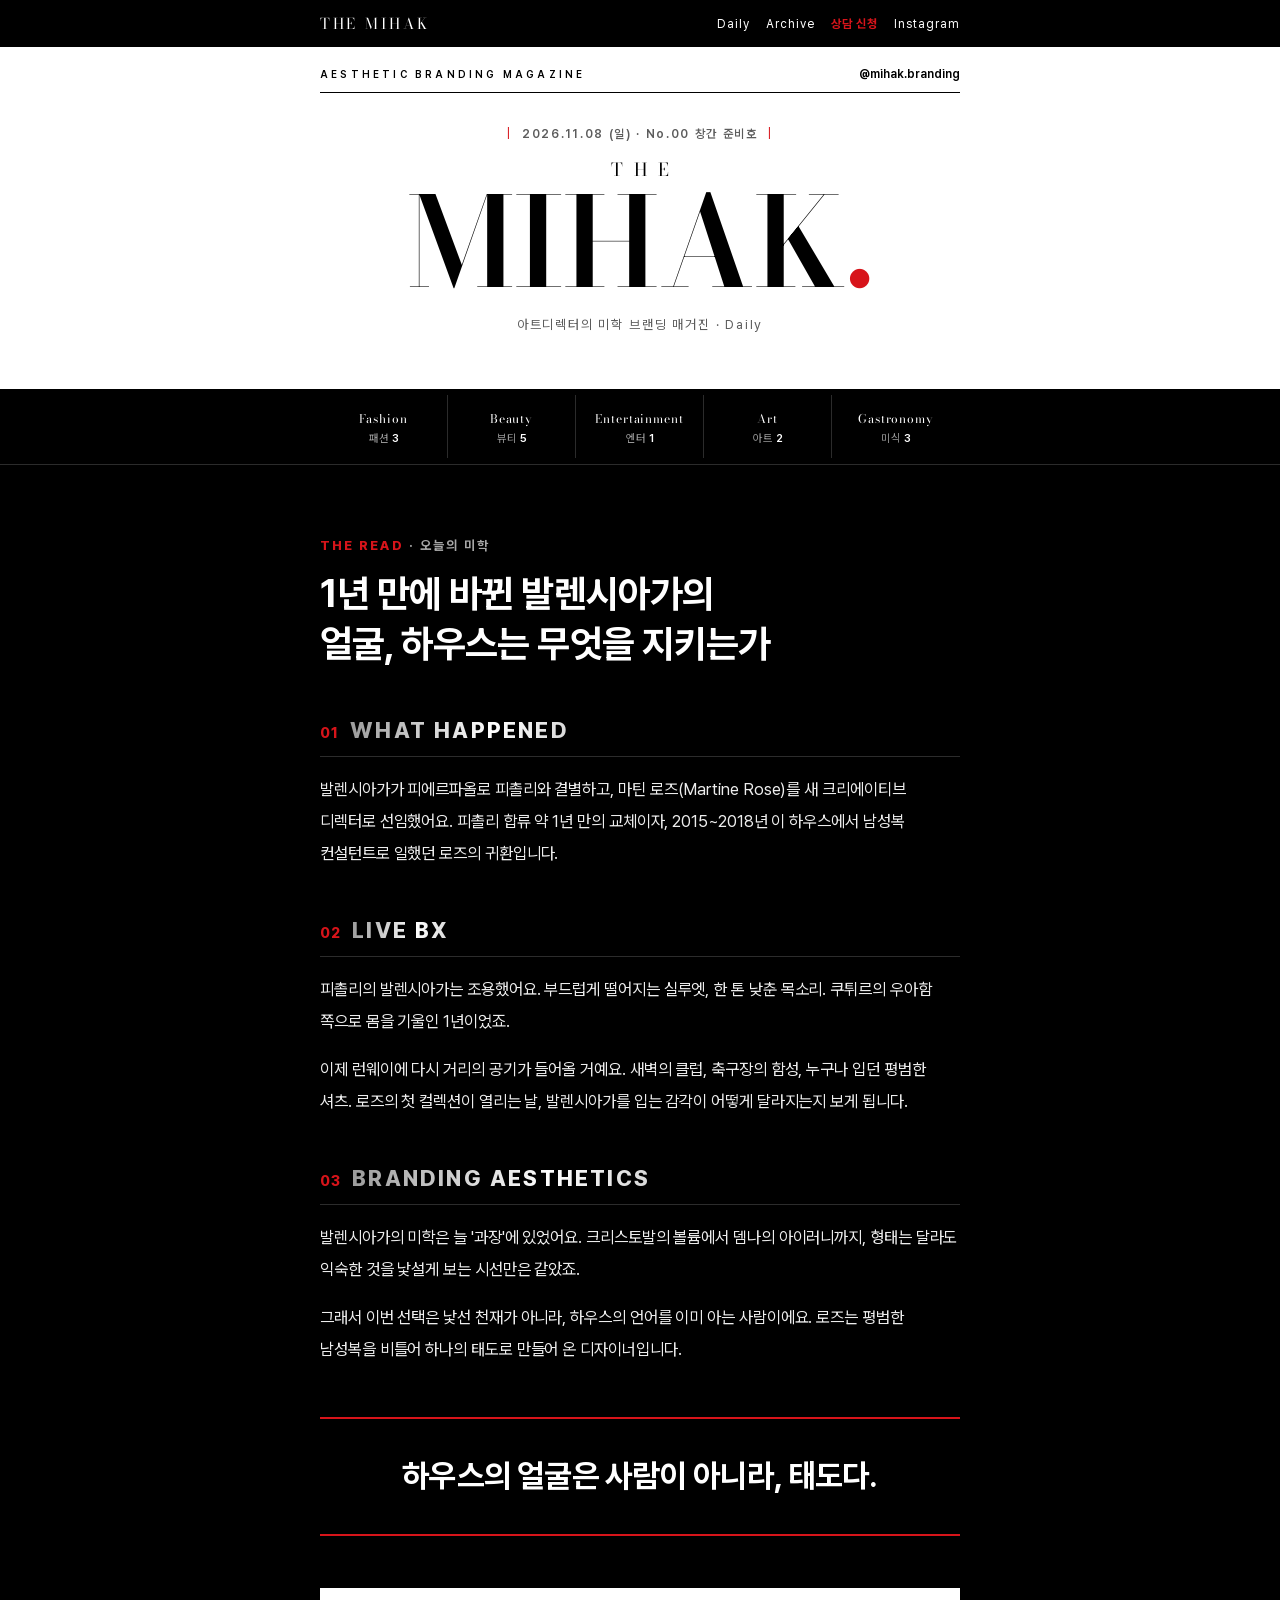
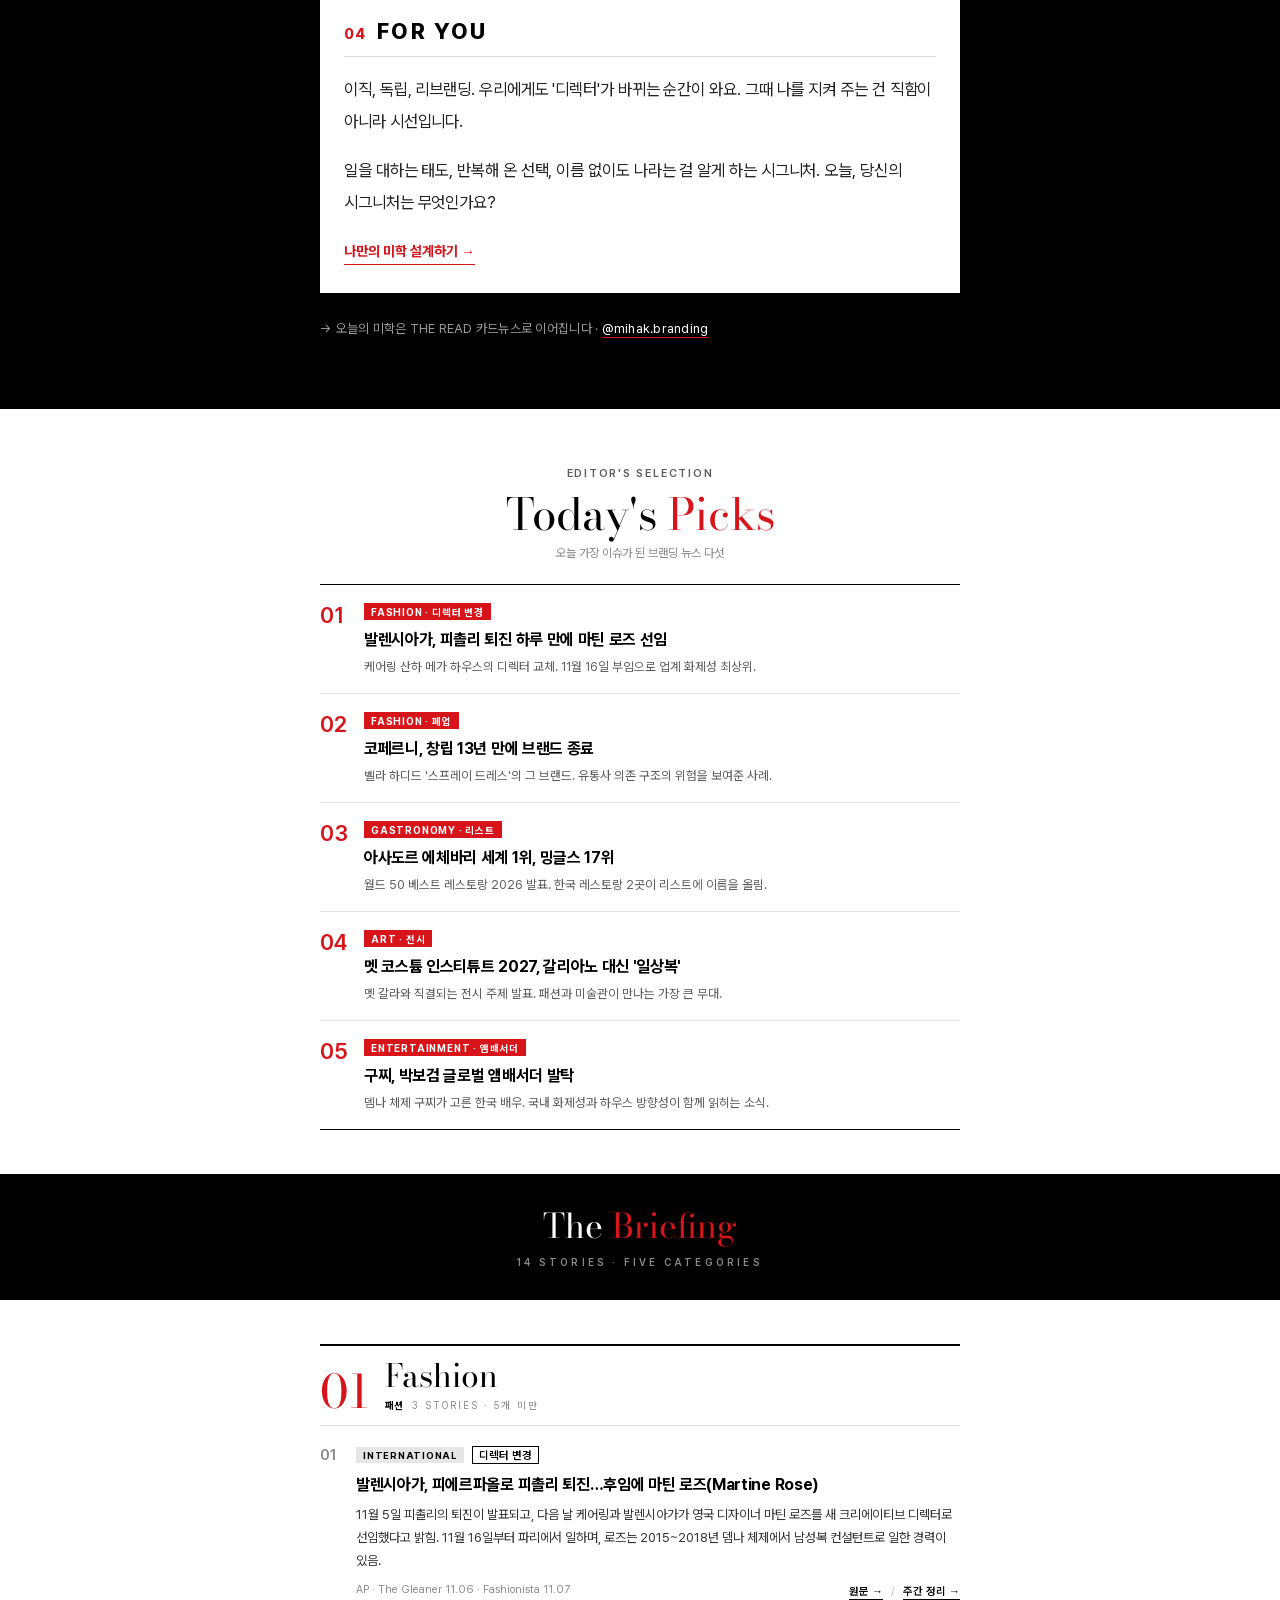
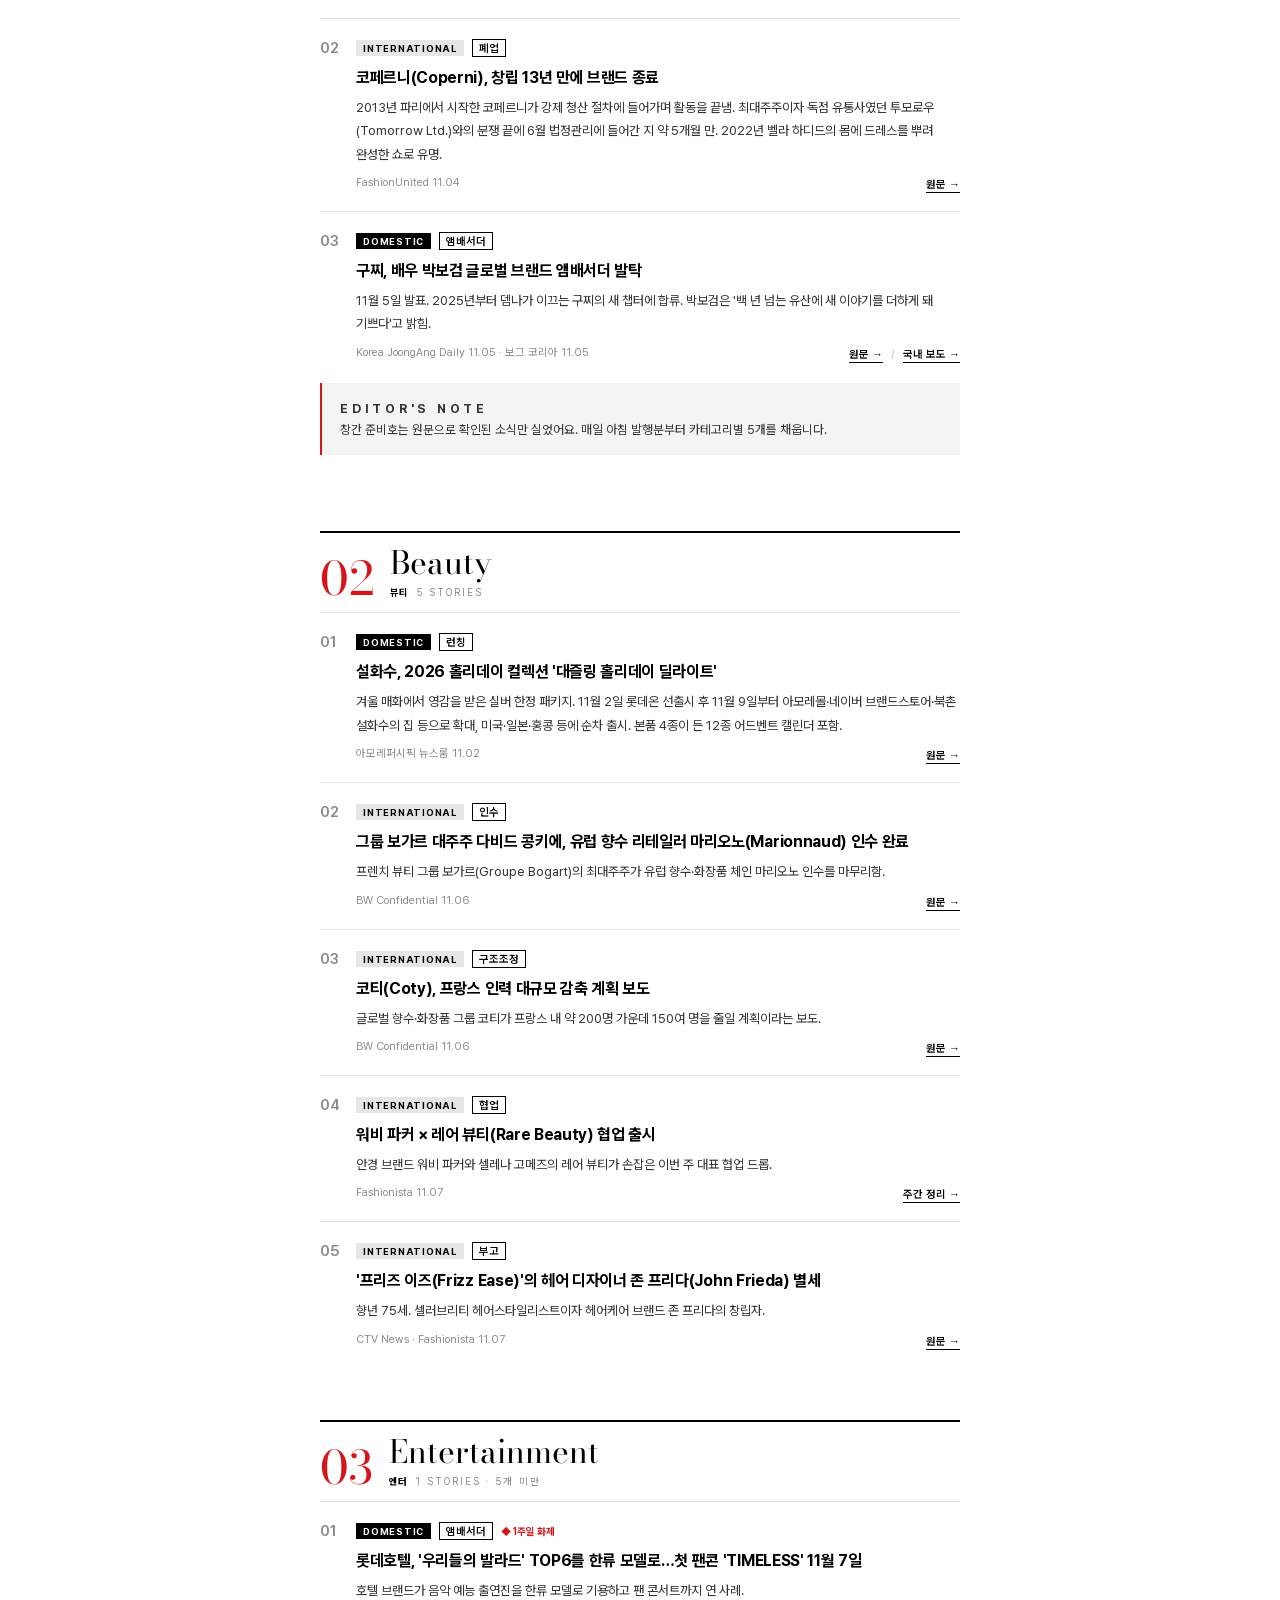
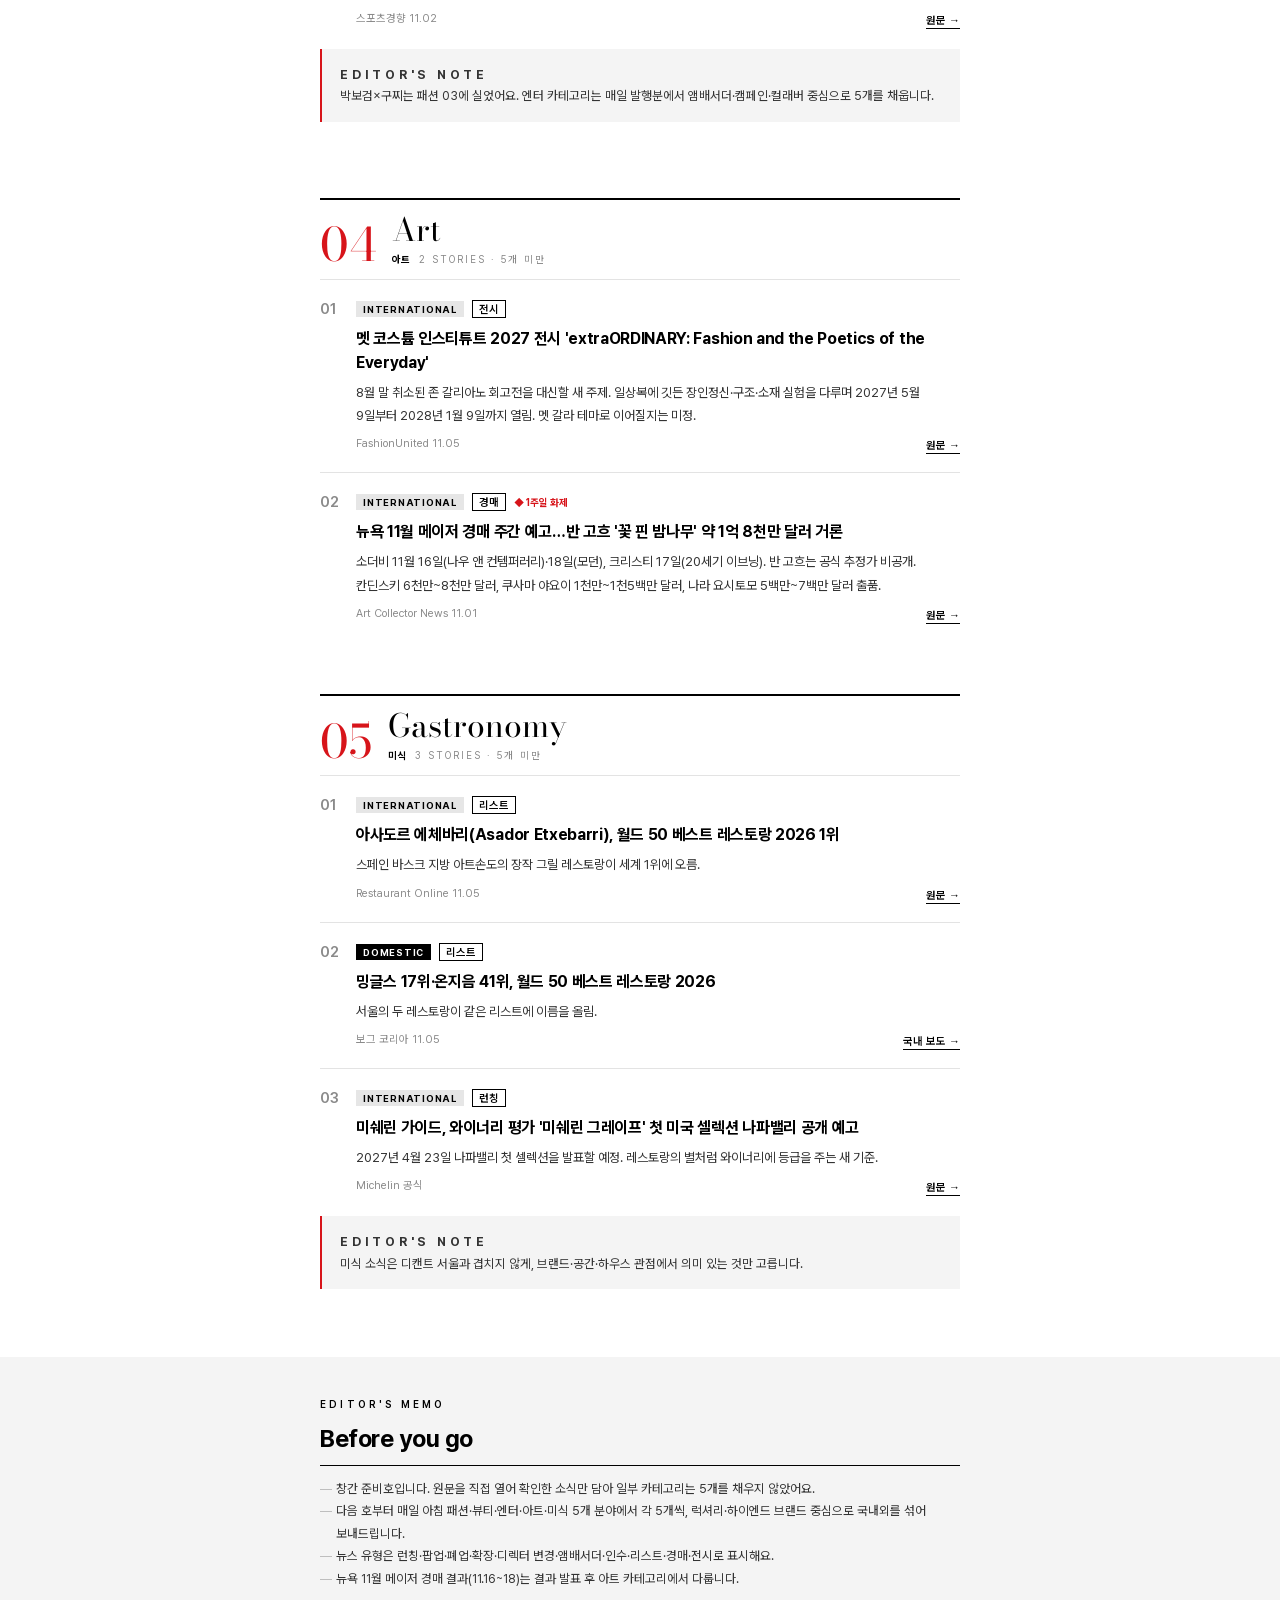
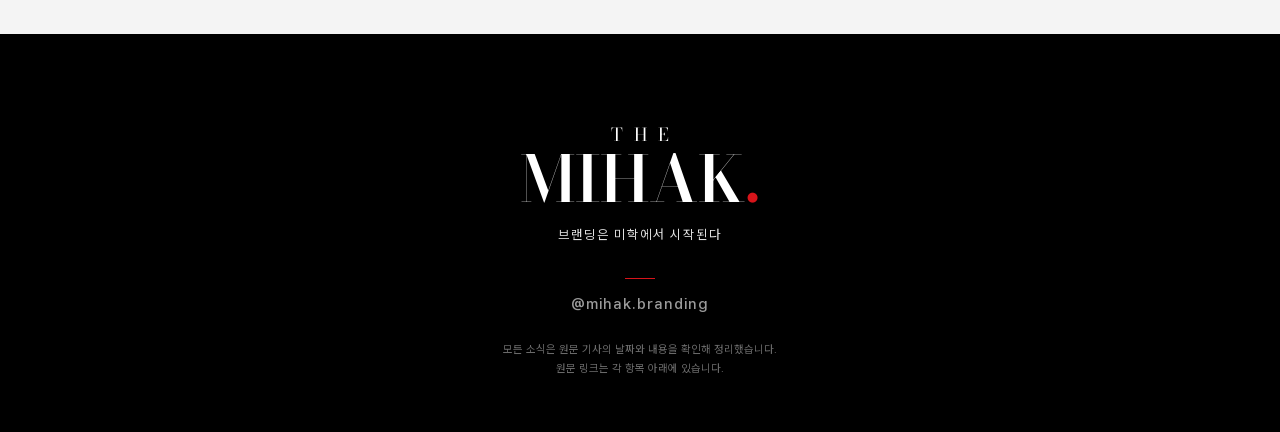
==== commit ffdd5ec9: "포인트 컬러 루즈 레드(#D7141A) 적용, 브리핑 섹션 렌더링 오류 수정·CSS 복구 Co-Authored-By: Claude Opus 5.5 <noreply@anthropic" ====
--- a/index.html
+++ b/index.html
@@ -15,16 +15,16 @@
 </head>
 <body>
 <div class="topnav"><div class="wrap"><a class="brand" href="">THE MIHAK</a><nav>
-<a href="">Daily</a><a href="archive/">Archive</a><a href="https://forms.gle/mGsi1SWmPyqKrdEK9" target="_blank" rel="noopener">상담 신청</a><a href="https://www.instagram.com/mihak.branding/" target="_blank" rel="noopener">Instagram</a></nav></div></div>
+<a href="">Daily</a><a href="archive/">Archive</a><a class="cta" href="https://forms.gle/mGsi1SWmPyqKrdEK9" target="_blank" rel="noopener">상담 신청</a><a href="https://www.instagram.com/mihak.branding/" target="_blank" rel="noopener">Instagram</a></nav></div></div>
 <header class="mast"><div class="wrap">
 <div class="folio"><span class="cap">Aesthetic Branding Magazine</span><a href="https://www.instagram.com/mihak.branding/" target="_blank" rel="noopener">@mihak.branding</a></div>
 <p class="date"><i>|</i>2026.11.08 (일) · No.00 창간 준비호<i>|</i></p>
-<div class="logo"><span class="the">THE</span><span class="mk">MIHAK</span></div>
+<div class="logo"><span class="the">THE</span><span class="mk">MIHAK<span class="dot">.</span></span></div>
 <p class="tagline">아트디렉터의 미학 브랜딩 매거진 · Daily</p>
 </div></header>
 <nav class="toc" aria-label="카테고리"><div class="wrap"><a class="toc-item" href="#c1"><span class="toc-en">Fashion</span><span class="toc-ko">패션 <b>3</b></span></a><a class="toc-item" href="#c2"><span class="toc-en">Beauty</span><span class="toc-ko">뷰티 <b>5</b></span></a><a class="toc-item" href="#c3"><span class="toc-en">Entertainment</span><span class="toc-ko">엔터 <b>1</b></span></a><a class="toc-item" href="#c4"><span class="toc-en">Art</span><span class="toc-ko">아트 <b>2</b></span></a><a class="toc-item" href="#c5"><span class="toc-en">Gastronomy</span><span class="toc-ko">미식 <b>3</b></span></a></div></nav>
 <section class="read"><div class="wrap">
-<p class="kick">THE READ · 오늘의 미학</p>
+<p class="kick"><b>THE READ</b> · 오늘의 미학</p>
 <h2>1년 만에 바뀐 발렌시아가의 얼굴, 하우스는 무엇을 지키는가</h2>
 <div class="rs"><p class="rs-k"><span class="rs-n">01</span><span class="rs-t">WHAT HAPPENED</span></p><p>발렌시아가가 피에르파올로 피촐리와 결별하고, 마틴 로즈(Martine Rose)를 새 크리에이티브 디렉터로 선임했어요. 피촐리 합류 약 1년 만의 교체이자, 2015~2018년 이 하우스에서 남성복 컨설턴트로 일했던 로즈의 귀환입니다.</p></div><div class="rs"><p class="rs-k"><span class="rs-n">02</span><span class="rs-t">LIVE BX</span></p><p>피촐리의 발렌시아가는 조용했어요. 부드럽게 떨어지는 실루엣, 한 톤 낮춘 목소리. 쿠튀르의 우아함 쪽으로 몸을 기울인 1년이었죠.</p><p>이제 런웨이에 다시 거리의 공기가 들어올 거예요. 새벽의 클럽, 축구장의 함성, 누구나 입던 평범한 셔츠. 로즈의 첫 컬렉션이 열리는 날, 발렌시아가를 입는 감각이 어떻게 달라지는지 보게 됩니다.</p></div><div class="rs"><p class="rs-k"><span class="rs-n">03</span><span class="rs-t">BRANDING AESTHETICS</span></p><p>발렌시아가의 미학은 늘 &#x27;과장&#x27;에 있었어요. 크리스토발의 볼륨에서 뎀나의 아이러니까지, 형태는 달라도 익숙한 것을 낯설게 보는 시선만은 같았죠.</p><p>그래서 이번 선택은 낯선 천재가 아니라, 하우스의 언어를 이미 아는 사람이에요. 로즈는 평범한 남성복을 비틀어 하나의 태도로 만들어 온 디자이너입니다.</p></div><blockquote class="rq">하우스의 얼굴은 사람이 아니라, 태도다.</blockquote><div class="fy"><p class="rs-k"><span class="rs-n">04</span><span class="rs-t">FOR YOU</span></p><p>이직, 독립, 리브랜딩. 우리에게도 &#x27;디렉터&#x27;가 바뀌는 순간이 와요. 그때 나를 지켜 주는 건 직함이 아니라 시선입니다.</p><p>일을 대하는 태도, 반복해 온 선택, 이름 없이도 나라는 걸 알게 하는 시그니처. 오늘, 당신의 시그니처는 무엇인가요?</p><a class="fy-cta" href="https://forms.gle/mGsi1SWmPyqKrdEK9" target="_blank" rel="noopener">나만의 미학 설계하기 <span class="arr">→</span></a></div>
 <p class="card">→ 오늘의 미학은 THE READ 카드뉴스로 이어집니다 · <a href="https://www.instagram.com/mihak.branding/" target="_blank" rel="noopener">@mihak.branding</a></p>
@@ -34,10 +34,10 @@
 <ol><li class="pick"><span class="pick-no">01</span><div class="pick-body"><span class="chip">FASHION · 디렉터 변경</span><p class="pick-h">발렌시아가, 피촐리 퇴진 하루 만에 마틴 로즈 선임</p><p class="pick-why">케어링 산하 메가 하우스의 디렉터 교체. 11월 16일 부임으로 업계 화제성 최상위.</p></div></li><li class="pick"><span class="pick-no">02</span><div class="pick-body"><span class="chip">FASHION · 폐업</span><p class="pick-h">코페르니, 창립 13년 만에 브랜드 종료</p><p class="pick-why">벨라 하디드 &#x27;스프레이 드레스&#x27;의 그 브랜드. 유통사 의존 구조의 위험을 보여준 사례.</p></div></li><li class="pick"><span class="pick-no">03</span><div class="pick-body"><span class="chip">GASTRONOMY · 리스트</span><p class="pick-h">아사도르 에체바리 세계 1위, 밍글스 17위</p><p class="pick-why">월드 50 베스트 레스토랑 2026 발표. 한국 레스토랑 2곳이 리스트에 이름을 올림.</p></div></li><li class="pick"><span class="pick-no">04</span><div class="pick-body"><span class="chip">ART · 전시</span><p class="pick-h">멧 코스튬 인스티튜트 2027, 갈리아노 대신 &#x27;일상복&#x27;</p><p class="pick-why">멧 갈라와 직결되는 전시 주제 발표. 패션과 미술관이 만나는 가장 큰 무대.</p></div></li><li class="pick"><span class="pick-no">05</span><div class="pick-body"><span class="chip">ENTERTAINMENT · 앰배서더</span><p class="pick-h">구찌, 박보검 글로벌 앰배서더 발탁</p><p class="pick-why">뎀나 체제 구찌가 고른 한국 배우. 국내 화제성과 하우스 방향성이 함께 읽히는 소식.</p></div></li></ol>
 </div></section>
 <div class="band"><div class="wrap"><div class="b-t">The <em>Briefing</em></div><span class="cap">14 stories · five categories</span></div></div>
-<function body.<locals>.sec at 0x7ffbd30e7740>
+<section class="cat" id="c1"><div class="wrap"><header class="cat-head"><span class="cat-idx">01</span><div><span class="cat-en">Fashion</span><span class="cat-sub"><b>패션</b>3 STORIES · 5개 미만</span></div></header><article class="item"><span class="item-no">01</span><div class="item-body"><div class="item-meta"><span class="side glo">INTERNATIONAL</span><span class="type">디렉터 변경</span></div><h3 class="item-h">발렌시아가, 피에르파올로 피촐리 퇴진…후임에 마틴 로즈(Martine Rose)</h3><p class="item-s">11월 5일 피촐리의 퇴진이 발표되고, 다음 날 케어링과 발렌시아가가 영국 디자이너 마틴 로즈를 새 크리에이티브 디렉터로 선임했다고 밝힘. 11월 16일부터 파리에서 일하며, 로즈는 2015~2018년 뎀나 체제에서 남성복 컨설턴트로 일한 경력이 있음.</p><div class="item-src"><span>AP · The Gleaner 11.06 · Fashionista 11.07</span><span class="links"><a href="https://jamaica-gleaner.com/article/lifestyle/20261108/martine-rose-named-balenciaga-creative-director" target="_blank" rel="noopener">원문 <span class="arr">→</span></a><span class="sep">/</span><a href="https://fashionista.com/2026/11/fashion-news-you-need-to-know-november-7" target="_blank" rel="noopener">주간 정리 <span class="arr">→</span></a></span></div></div></article><article class="item"><span class="item-no">02</span><div class="item-body"><div class="item-meta"><span class="side glo">INTERNATIONAL</span><span class="type">폐업</span></div><h3 class="item-h">코페르니(Coperni), 창립 13년 만에 브랜드 종료</h3><p class="item-s">2013년 파리에서 시작한 코페르니가 강제 청산 절차에 들어가며 활동을 끝냄. 최대주주이자 독점 유통사였던 투모로우(Tomorrow Ltd.)와의 분쟁 끝에 6월 법정관리에 들어간 지 약 5개월 만. 2022년 벨라 하디드의 몸에 드레스를 뿌려 완성한 쇼로 유명.</p><div class="item-src"><span>FashionUnited 11.04</span><span class="links"><a href="https://fashionunited.uk/news/business/coperni-placed-into-compulsory-liquidation-as-founders-announce-end-of-brand/2026110491190" target="_blank" rel="noopener">원문 <span class="arr">→</span></a></span></div></div></article><article class="item"><span class="item-no">03</span><div class="item-body"><div class="item-meta"><span class="side dom">DOMESTIC</span><span class="type">앰배서더</span></div><h3 class="item-h">구찌, 배우 박보검 글로벌 브랜드 앰배서더 발탁</h3><p class="item-s">11월 5일 발표. 2025년부터 뎀나가 이끄는 구찌의 새 챕터에 합류. 박보검은 &#x27;백 년 넘는 유산에 새 이야기를 더하게 돼 기쁘다&#x27;고 밝힘.</p><div class="item-src"><span>Korea JoongAng Daily 11.05 · 보그 코리아 11.05</span><span class="links"><a href="https://koreajoongangdaily.com/entertainment/park-bogum-named-gucci-global-brand-ambassador/12958789" target="_blank" rel="noopener">원문 <span class="arr">→</span></a><span class="sep">/</span><a href="https://www.vogue.co.kr/2026/11/05/%ea%b5%ac%ec%b0%8c%ec%9d%98-%ec%83%88%eb%a1%9c%ec%9a%b4-%ea%b8%80%eb%a1%9c%eb%b2%8c-%ec%95%b0%eb%b0%b0%ec%84%9c%eb%8d%94-%eb%b0%95%eb%b3%b4%ea%b2%80/" target="_blank" rel="noopener">국내 보도 <span class="arr">→</span></a></span></div></div></article><div class="note"><p class="note-k">EDITOR'S NOTE</p><p>창간 준비호는 원문으로 확인된 소식만 실었어요. 매일 아침 발행분부터 카테고리별 5개를 채웁니다.</p></div></div></section><section class="cat" id="c2"><div class="wrap"><header class="cat-head"><span class="cat-idx">02</span><div><span class="cat-en">Beauty</span><span class="cat-sub"><b>뷰티</b>5 STORIES</span></div></header><article class="item"><span class="item-no">01</span><div class="item-body"><div class="item-meta"><span class="side dom">DOMESTIC</span><span class="type">런칭</span></div><h3 class="item-h">설화수, 2026 홀리데이 컬렉션 &#x27;대즐링 홀리데이 딜라이트&#x27;</h3><p class="item-s">겨울 매화에서 영감을 받은 실버 한정 패키지. 11월 2일 롯데온 선출시 후 11월 9일부터 아모레몰·네이버 브랜드스토어·북촌 설화수의 집 등으로 확대, 미국·일본·홍콩 등에 순차 출시. 본품 4종이 든 12종 어드벤트 캘린더 포함.</p><div class="item-src"><span>아모레퍼시픽 뉴스룸 11.02</span><span class="links"><a href="https://www.apgroup.com/int/ko/news/2026-11-02-1.html" target="_blank" rel="noopener">원문 <span class="arr">→</span></a></span></div></div></article><article class="item"><span class="item-no">02</span><div class="item-body"><div class="item-meta"><span class="side glo">INTERNATIONAL</span><span class="type">인수</span></div><h3 class="item-h">그룹 보가르 대주주 다비드 콩키에, 유럽 향수 리테일러 마리오노(Marionnaud) 인수 완료</h3><p class="item-s">프렌치 뷰티 그룹 보가르(Groupe Bogart)의 최대주주가 유럽 향수·화장품 체인 마리오노 인수를 마무리함.</p><div class="item-src"><span>BW Confidential 11.06</span><span class="links"><a href="https://www.bwconfidential.com/this-week-in-beauty-november-2-6-2026/" target="_blank" rel="noopener">원문 <span class="arr">→</span></a></span></div></div></article><article class="item"><span class="item-no">03</span><div class="item-body"><div class="item-meta"><span class="side glo">INTERNATIONAL</span><span class="type">구조조정</span></div><h3 class="item-h">코티(Coty), 프랑스 인력 대규모 감축 계획 보도</h3><p class="item-s">글로벌 향수·화장품 그룹 코티가 프랑스 내 약 200명 가운데 150여 명을 줄일 계획이라는 보도.</p><div class="item-src"><span>BW Confidential 11.06</span><span class="links"><a href="https://www.bwconfidential.com/this-week-in-beauty-november-2-6-2026/" target="_blank" rel="noopener">원문 <span class="arr">→</span></a></span></div></div></article><article class="item"><span class="item-no">04</span><div class="item-body"><div class="item-meta"><span class="side glo">INTERNATIONAL</span><span class="type">협업</span></div><h3 class="item-h">워비 파커 × 레어 뷰티(Rare Beauty) 협업 출시</h3><p class="item-s">안경 브랜드 워비 파커와 셀레나 고메즈의 레어 뷰티가 손잡은 이번 주 대표 협업 드롭.</p><div class="item-src"><span>Fashionista 11.07</span><span class="links"><a href="https://fashionista.com/2026/11/fashion-news-you-need-to-know-november-7" target="_blank" rel="noopener">주간 정리 <span class="arr">→</span></a></span></div></div></article><article class="item"><span class="item-no">05</span><div class="item-body"><div class="item-meta"><span class="side glo">INTERNATIONAL</span><span class="type">부고</span></div><h3 class="item-h">&#x27;프리즈 이즈(Frizz Ease)&#x27;의 헤어 디자이너 존 프리다(John Frieda) 별세</h3><p class="item-s">향년 75세. 셀러브리티 헤어스타일리스트이자 헤어케어 브랜드 존 프리다의 창립자.</p><div class="item-src"><span>CTV News · Fashionista 11.07</span><span class="links"><a href="https://www.ctvnews.ca/entertainment/article/celebrity-british-hairstylist-john-frieda-dies-aged-75/" target="_blank" rel="noopener">원문 <span class="arr">→</span></a></span></div></div></article></div></section><section class="cat" id="c3"><div class="wrap"><header class="cat-head"><span class="cat-idx">03</span><div><span class="cat-en">Entertainment</span><span class="cat-sub"><b>엔터</b>1 STORIES · 5개 미만</span></div></header><article class="item"><span class="item-no">01</span><div class="item-body"><div class="item-meta"><span class="side dom">DOMESTIC</span><span class="type">앰배서더</span><span class="wid">◆ 1주일 화제</span></div><h3 class="item-h">롯데호텔, &#x27;우리들의 발라드&#x27; TOP6를 한류 모델로…첫 팬콘 &#x27;TIMELESS&#x27; 11월 7일</h3><p class="item-s">호텔 브랜드가 음악 예능 출연진을 한류 모델로 기용하고 팬 콘서트까지 연 사례.</p><div class="item-src"><span>스포츠경향 11.02</span><span class="links"><a href="https://sports.khan.co.kr/en/article/202611021506007" target="_blank" rel="noopener">원문 <span class="arr">→</span></a></span></div></div></article><div class="note"><p class="note-k">EDITOR'S NOTE</p><p>박보검×구찌는 패션 03에 실었어요. 엔터 카테고리는 매일 발행분에서 앰배서더·캠페인·컬래버 중심으로 5개를 채웁니다.</p></div></div></section><section class="cat" id="c4"><div class="wrap"><header class="cat-head"><span class="cat-idx">04</span><div><span class="cat-en">Art</span><span class="cat-sub"><b>아트</b>2 STORIES · 5개 미만</span></div></header><article class="item"><span class="item-no">01</span><div class="item-body"><div class="item-meta"><span class="side glo">INTERNATIONAL</span><span class="type">전시</span></div><h3 class="item-h">멧 코스튬 인스티튜트 2027 전시 &#x27;extraORDINARY: Fashion and the Poetics of the Everyday&#x27;</h3><p class="item-s">8월 말 취소된 존 갈리아노 회고전을 대신할 새 주제. 일상복에 깃든 장인정신·구조·소재 실험을 다루며 2027년 5월 9일부터 2028년 1월 9일까지 열림. 멧 갈라 테마로 이어질지는 미정.</p><div class="item-src"><span>FashionUnited 11.05</span><span class="links"><a href="https://fashionunited.com/news/culture/met-costume-institute-announces-new-spring-2027-exhibition-theme-after-galliano-cancellation/2026110575599" target="_blank" rel="noopener">원문 <span class="arr">→</span></a></span></div></div></article><article class="item"><span class="item-no">02</span><div class="item-body"><div class="item-meta"><span class="side glo">INTERNATIONAL</span><span class="type">경매</span><span class="wid">◆ 1주일 화제</span></div><h3 class="item-h">뉴욕 11월 메이저 경매 주간 예고…반 고흐 &#x27;꽃 핀 밤나무&#x27; 약 1억 8천만 달러 거론</h3><p class="item-s">소더비 11월 16일(나우 앤 컨템퍼러리)·18일(모던), 크리스티 17일(20세기 이브닝). 반 고흐는 공식 추정가 비공개. 칸딘스키 6천만~8천만 달러, 쿠사마 야요이 1천만~1천5백만 달러, 나라 요시토모 5백만~7백만 달러 출품.</p><div class="item-src"><span>Art Collector News 11.01</span><span class="links"><a href="https://artcollectornews.com/post/new-york-november-auctions-2026-the-10-lots-that-will-test-the-high-end-94872" target="_blank" rel="noopener">원문 <span class="arr">→</span></a></span></div></div></article></div></section><section class="cat" id="c5"><div class="wrap"><header class="cat-head"><span class="cat-idx">05</span><div><span class="cat-en">Gastronomy</span><span class="cat-sub"><b>미식</b>3 STORIES · 5개 미만</span></div></header><article class="item"><span class="item-no">01</span><div class="item-body"><div class="item-meta"><span class="side glo">INTERNATIONAL</span><span class="type">리스트</span></div><h3 class="item-h">아사도르 에체바리(Asador Etxebarri), 월드 50 베스트 레스토랑 2026 1위</h3><p class="item-s">스페인 바스크 지방 아트손도의 장작 그릴 레스토랑이 세계 1위에 오름.</p><div class="item-src"><span>Restaurant Online 11.05</span><span class="links"><a href="https://www.restaurantonline.co.uk/Article/2026/11/05/asador-etxebarri-finally-claims-title-of-worlds-best-restaurant/" target="_blank" rel="noopener">원문 <span class="arr">→</span></a></span></div></div></article><article class="item"><span class="item-no">02</span><div class="item-body"><div class="item-meta"><span class="side dom">DOMESTIC</span><span class="type">리스트</span></div><h3 class="item-h">밍글스 17위·온지음 41위, 월드 50 베스트 레스토랑 2026</h3><p class="item-s">서울의 두 레스토랑이 같은 리스트에 이름을 올림.</p><div class="item-src"><span>보그 코리아 11.05</span><span class="links"><a href="https://www.vogue.co.kr/2026/11/05/%ec%a0%84-%ec%84%b8%ea%b3%84-2026-%eb%b2%a0%ec%8a%a4%ed%8a%b8-%eb%a0%88%ec%8a%a4%ed%86%a0%eb%9e%91-50%ec%97%90-%ec%84%a0%ec%a0%95%eb%90%9c-%eb%b0%8d%ea%b8%80%ec%8a%a4/" target="_blank" rel="noopener">국내 보도 <span class="arr">→</span></a></span></div></div></article><article class="item"><span class="item-no">03</span><div class="item-body"><div class="item-meta"><span class="side glo">INTERNATIONAL</span><span class="type">런칭</span></div><h3 class="item-h">미쉐린 가이드, 와이너리 평가 &#x27;미쉐린 그레이프&#x27; 첫 미국 셀렉션 나파밸리 공개 예고</h3><p class="item-s">2027년 4월 23일 나파밸리 첫 셀렉션을 발표할 예정. 레스토랑의 별처럼 와이너리에 등급을 주는 새 기준.</p><div class="item-src"><span>Michelin 공식</span><span class="links"><a href="https://www.michelin.com/en/publications/products-and-services/the-michelin-guide-will-reveal-the-first-michelin-grapes-selection-for-napa-valley-on-april-23-2027" target="_blank" rel="noopener">원문 <span class="arr">→</span></a></span></div></div></article><div class="note"><p class="note-k">EDITOR'S NOTE</p><p>미식 소식은 디캔트 서울과 겹치지 않게, 브랜드·공간·하우스 관점에서 의미 있는 것만 고릅니다.</p></div></div></section>
 <section class="memo"><div class="wrap"><span class="cap">Editor's Memo</span><p class="m-t">Before you go</p><ul><li>창간 준비호입니다. 원문을 직접 열어 확인한 소식만 담아 일부 카테고리는 5개를 채우지 않았어요.</li><li>다음 호부터 매일 아침 패션·뷰티·엔터·아트·미식 5개 분야에서 각 5개씩, 럭셔리·하이엔드 브랜드 중심으로 국내외를 섞어 보내드립니다.</li><li>뉴스 유형은 런칭·팝업·폐업·확장·디렉터 변경·앰배서더·인수·리스트·경매·전시로 표시해요.</li><li>뉴욕 11월 메이저 경매 결과(11.16~18)는 결과 발표 후 아트 카테고리에서 다룹니다.</li></ul></div></section>
 <footer class="foot"><div class="wrap">
-<div class="logo"><span class="the">THE</span><span class="mk">MIHAK</span></div>
+<div class="logo"><span class="the">THE</span><span class="mk">MIHAK<span class="dot">.</span></span></div>
 <p class="tagline">브랜딩은 미학에서 시작된다</p>
 <div class="rule"></div>
 <a class="ig" href="https://www.instagram.com/mihak.branding/" target="_blank" rel="noopener">@mihak.branding</a>
--- a/assets/mihak.css
+++ b/assets/mihak.css
@@ -48,3 +48,95 @@
 .fy-cta{display:inline-block;margin-top:6px;font-size:14px;font-weight:700;color:var(--k);border-bottom:1.5px solid var(--k);padding-bottom:2px}
 .read .card{margin-top:28px;font-size:13px;color:#9a9a9a;letter-spacing:.02em}
 .read .card a{white-space:nowrap;color:var(--w);border-bottom:1px solid #777;padding-bottom:1px}
+.picks .wrap{padding-block:50px 44px}
+.sec-head{text-align:center;margin-bottom:24px}
+.sec-head .bar{font-size:11px;font-weight:600;letter-spacing:.16em;color:var(--g2)}
+.sec-head h2{font-family:var(--serif);font-weight:400;font-size:44px;margin:10px 0 0;line-height:1.1}
+.sec-head h2 em{font-style:normal}
+.sec-head p{font-size:12px;color:var(--g1);margin:8px 0 0}
+.picks ol{list-style:none;margin:0;padding:0}
+.pick{display:grid;grid-template-columns:44px minmax(0,1fr);border-top:1px solid var(--line);padding:16px 0}
+.pick:first-child{border-top:1px solid var(--k)}.pick:last-child{border-bottom:1px solid var(--k)}
+.pick-no{font-family:var(--sans);font-weight:600;font-size:22px;line-height:1;padding-top:3px}
+.chip{display:inline-block;font-size:10px;font-weight:700;letter-spacing:.08em;padding:3px 7px 2px;background:var(--k);color:var(--w)}
+.pick-h{font-size:16px;font-weight:700;line-height:1.5;margin:8px 0 0;letter-spacing:-.02em}
+.pick-why{font-size:12.5px;color:var(--g2);line-height:1.6;margin:5px 0 0}
+.band{background:var(--k);color:var(--w);text-align:center}
+.band .wrap{padding-block:34px 32px}
+.band .b-t{font-family:var(--serif);font-size:34px;line-height:1.1}.band .b-t em{font-style:normal}
+.band .cap{display:block;color:#8a8a8a;margin-top:10px}
+.cat .wrap{padding-block:44px 8px}
+.cat-head{display:flex;align-items:flex-end;gap:16px;border-top:2px solid var(--k);padding-block:14px;border-bottom:1px solid var(--line)}
+.cat-idx{font-family:var(--serif);font-size:46px;line-height:.85}
+.cat-en{display:block;font-family:var(--serif);font-size:32px;line-height:1}
+.cat-sub{display:block;margin-top:7px;font-size:10px;color:var(--g1);letter-spacing:.2em}
+.cat-sub b{color:var(--k);font-weight:700;letter-spacing:.04em;margin-right:8px}
+.item{display:grid;grid-template-columns:36px minmax(0,1fr);padding:20px 0 19px;border-bottom:1px solid var(--line)}
+.item:last-of-type{border-bottom:none}
+.item-no{font-family:var(--sans);font-weight:600;font-size:15px;color:var(--g1)}
+.item-body{min-width:0}
+.item-meta{display:flex;flex-wrap:wrap;gap:8px;align-items:center}
+.side{font-size:9.5px;font-weight:700;letter-spacing:.08em;padding:3px 7px 2px}
+.side.dom{background:var(--k);color:var(--w)}.side.glo{background:#e6e6e6;color:var(--k)}
+.type{font-size:11px;font-weight:600;color:var(--k);border:1px solid var(--k);padding:2px 6px 1px}
+.wid{font-size:10px;color:var(--g2)}
+.item-h{font-size:16px;font-weight:700;line-height:1.5;letter-spacing:-.02em;margin:9px 0 0}
+.item-s{font-size:13px;color:var(--body);line-height:1.8;margin:6px 0 0}
+.item-src{display:flex;flex-wrap:wrap;justify-content:space-between;gap:6px 12px;margin-top:10px;font-size:11px;color:var(--g1)}
+.item-src a{color:var(--k);font-weight:600;border-bottom:1px solid var(--k);padding-bottom:1px}
+.sep{color:var(--g3);margin:0 8px}.arr{font-family:var(--serif)}
+.note{margin:2px 0 24px;background:var(--paper);padding:15px 18px;border-left:2px solid var(--k)}
+.note-k{font-size:9.5px;letter-spacing:.3em;font-weight:700;margin:0 0 5px}
+.note p{font-size:12.5px;color:var(--body);line-height:1.7;margin:0}
+.memo{background:var(--paper);margin-top:36px}
+.memo .wrap{padding-block:36px 44px}
+.memo .m-t{font-weight:700;font-size:24px;letter-spacing:-.02em;margin:12px 0 12px;padding-bottom:12px;border-bottom:1px solid var(--k)}
+.memo ul{list-style:none;margin:0;padding:0}
+.memo li{font-size:12.5px;color:var(--body);line-height:1.8;padding-left:16px;position:relative}
+.memo li::before{content:"—";position:absolute;left:0;color:var(--g3)}
+.foot{background:var(--k);color:var(--w);text-align:center}
+.foot .wrap{padding-block:72px 42px}
+.foot .logo .mk{font-size:64px}
+.foot .tagline{color:#e0e0e0}
+.foot .rule{width:30px;height:1px;background:#555;margin:36px auto 0}
+.foot .ig{display:inline-block;margin-top:16px;font-size:15px;letter-spacing:.06em;color:#9a9a9a;font-weight:500}
+.foot .small{font-size:11px;color:#6a6a6a;margin-top:28px;line-height:1.7}
+@media (max-width:520px){
+ .toc .wrap{grid-template-columns:repeat(3,minmax(0,1fr))}
+ .toc-item:nth-child(3){border-right:none}
+ .toc-item:nth-child(n+4){border-top:1px solid var(--line-d)}
+ .cat-en{font-size:26px}.cat-idx{font-size:38px}.sec-head h2{font-size:36px}
+ .item{grid-template-columns:28px minmax(0,1fr)}.pick{grid-template-columns:32px minmax(0,1fr)}
+}
+
+.topnav{background:var(--k);color:var(--w)}
+.topnav .wrap{display:flex;justify-content:space-between;align-items:center;gap:12px;padding-block:12px;font-size:12px;letter-spacing:.08em}
+.topnav .brand{font-family:var(--serif);font-size:15px;letter-spacing:.18em}
+.topnav nav{display:flex;gap:16px;flex-wrap:wrap}
+.topnav a:hover{text-decoration:underline}
+.arch .wrap{padding-block:40px 60px}
+.arch h1{font-family:var(--serif);font-weight:400;font-size:44px;margin:0 0 6px}
+.arch .lead{color:var(--g2);font-size:13px;margin:0 0 28px}
+.arch ul{list-style:none;margin:0;padding:0;border-top:2px solid var(--k)}
+.arch li{border-bottom:1px solid var(--line)}
+.arch li a{display:grid;grid-template-columns:120px minmax(0,1fr);gap:16px;padding:18px 0}
+.arch .d{font-family:var(--serif);font-size:16px}
+.arch .t{font-size:15px;font-weight:700;line-height:1.5}
+.arch .s{display:block;font-size:12.5px;color:var(--g2);font-weight:400;margin-top:4px}
+@media (max-width:520px){.arch li a{grid-template-columns:1fr;gap:4px}}
+/* Accent — Rouge Red #D7141A: only for emphasis */
+:root{--rouge:#D7141A}
+.logo .dot{color:var(--rouge)}
+.date i{color:var(--rouge)}
+.read .kick b{color:var(--rouge);font-weight:800}
+.rs-n,.fy .rs-n{color:var(--rouge);font-family:var(--sans);font-weight:800;font-size:14px}
+.rq{border-top:2px solid var(--rouge);border-bottom:2px solid var(--rouge)}
+.fy-cta{color:var(--rouge);border-bottom-color:var(--rouge)}
+.read .card a{border-bottom-color:var(--rouge)}
+.sec-head h2 em,.band .b-t em{color:var(--rouge)}
+.pick-no,.cat-idx{color:var(--rouge)}
+.chip{background:var(--rouge)}
+.wid{color:var(--rouge);font-weight:700}
+.note{border-left-color:var(--rouge)}
+.foot .rule{background:var(--rouge)}
+.topnav .cta{color:var(--rouge);font-weight:700}
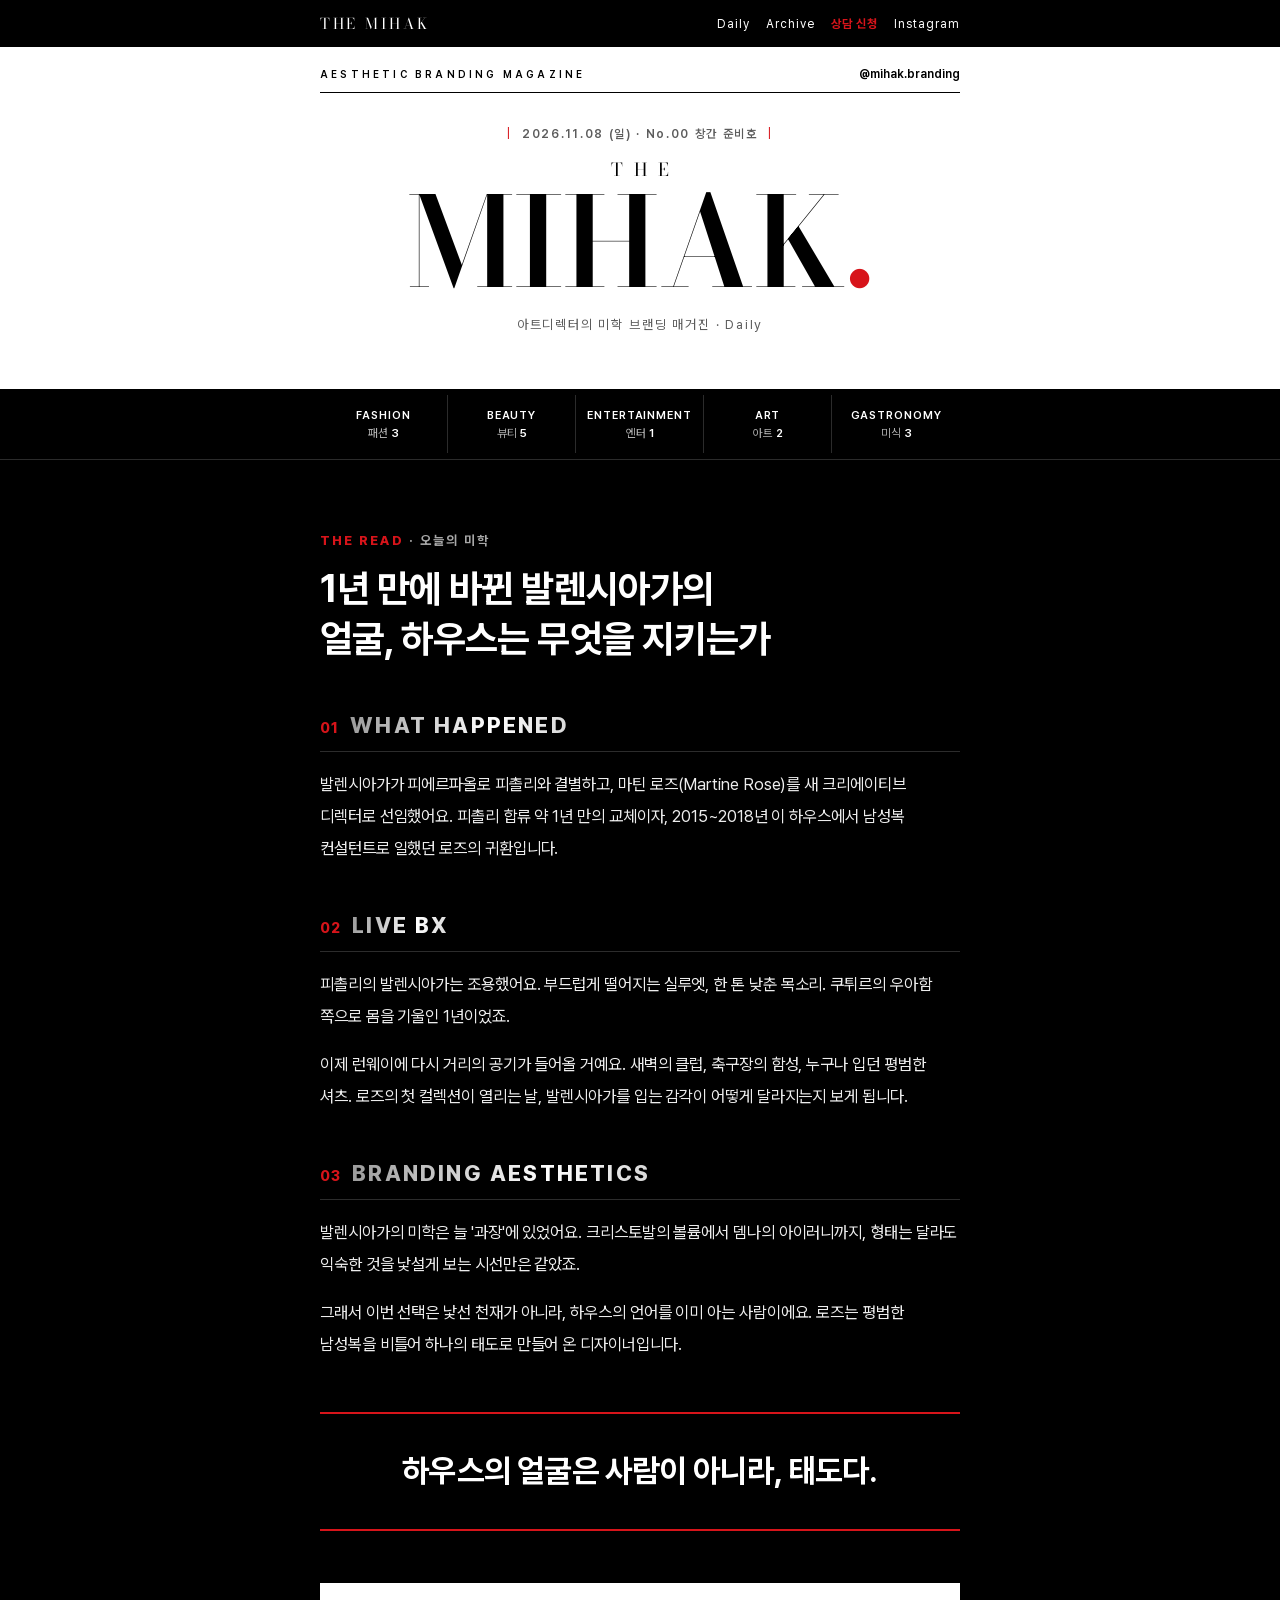
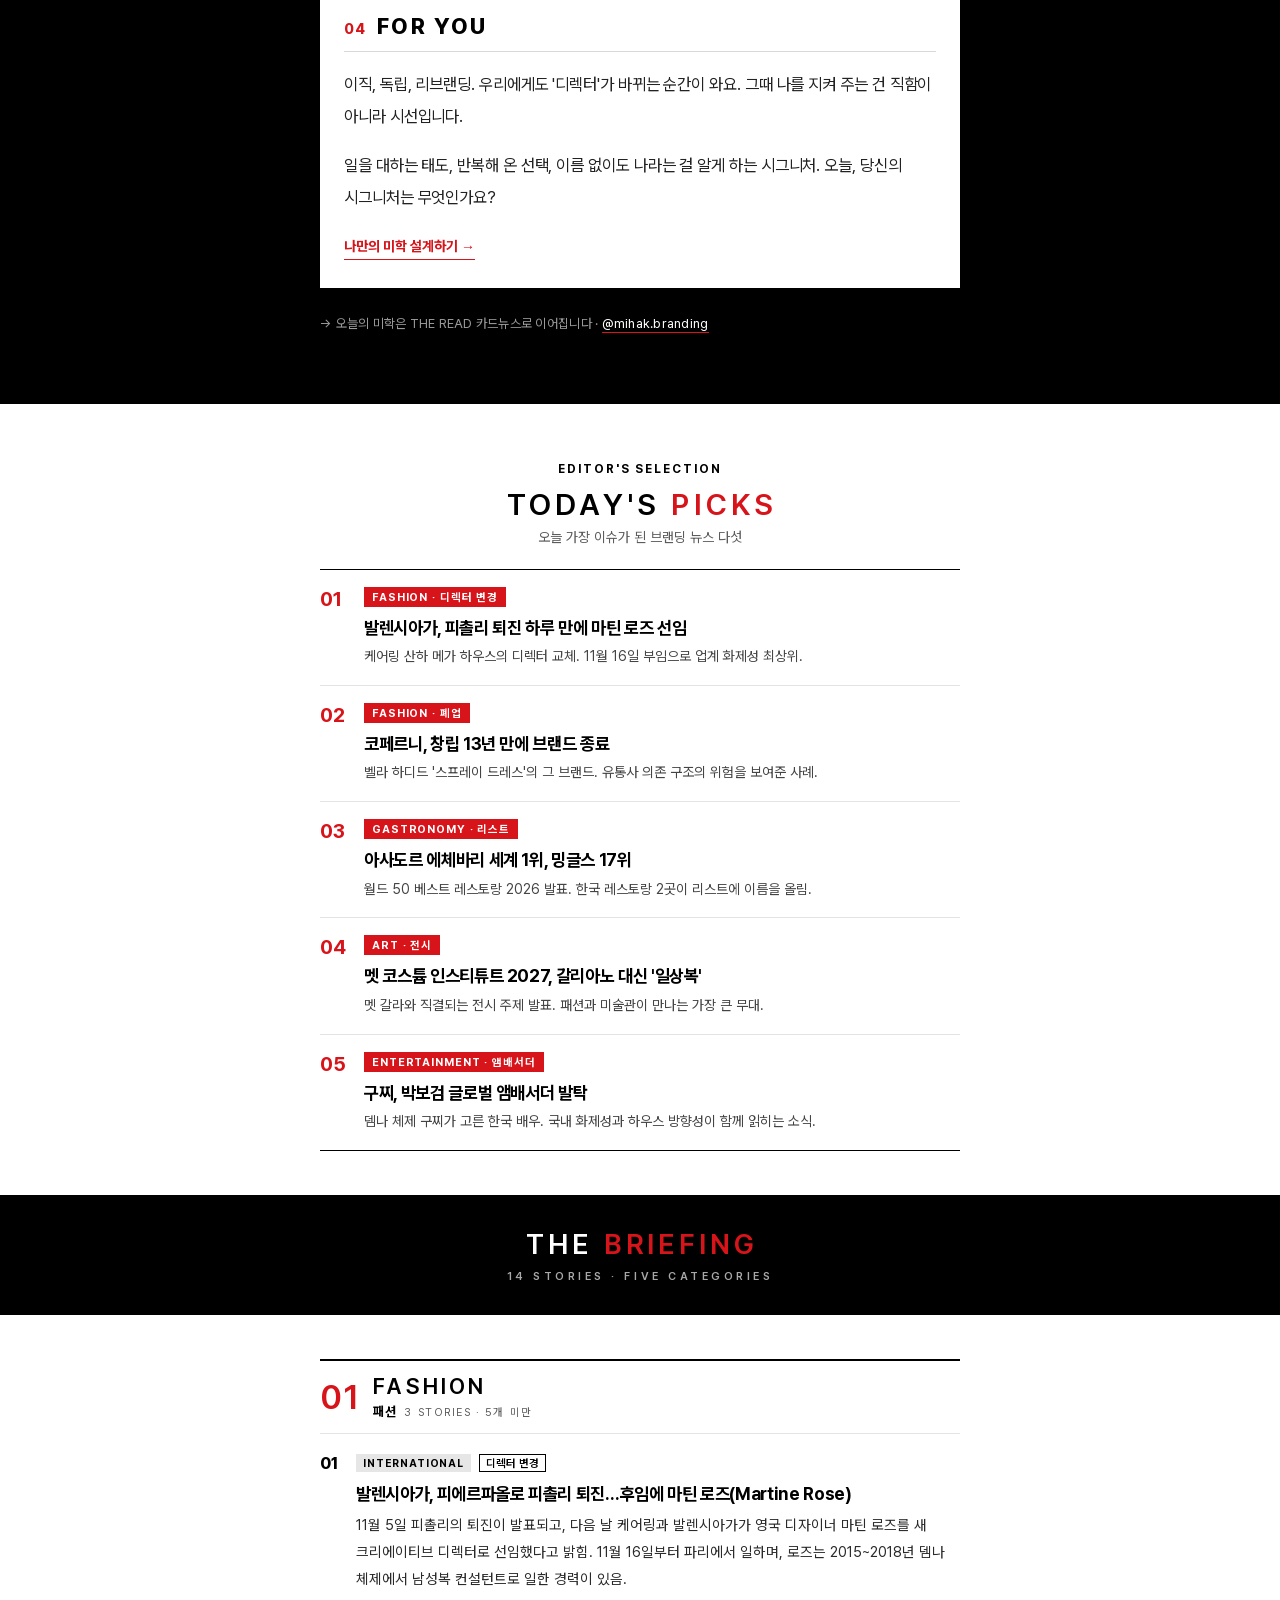
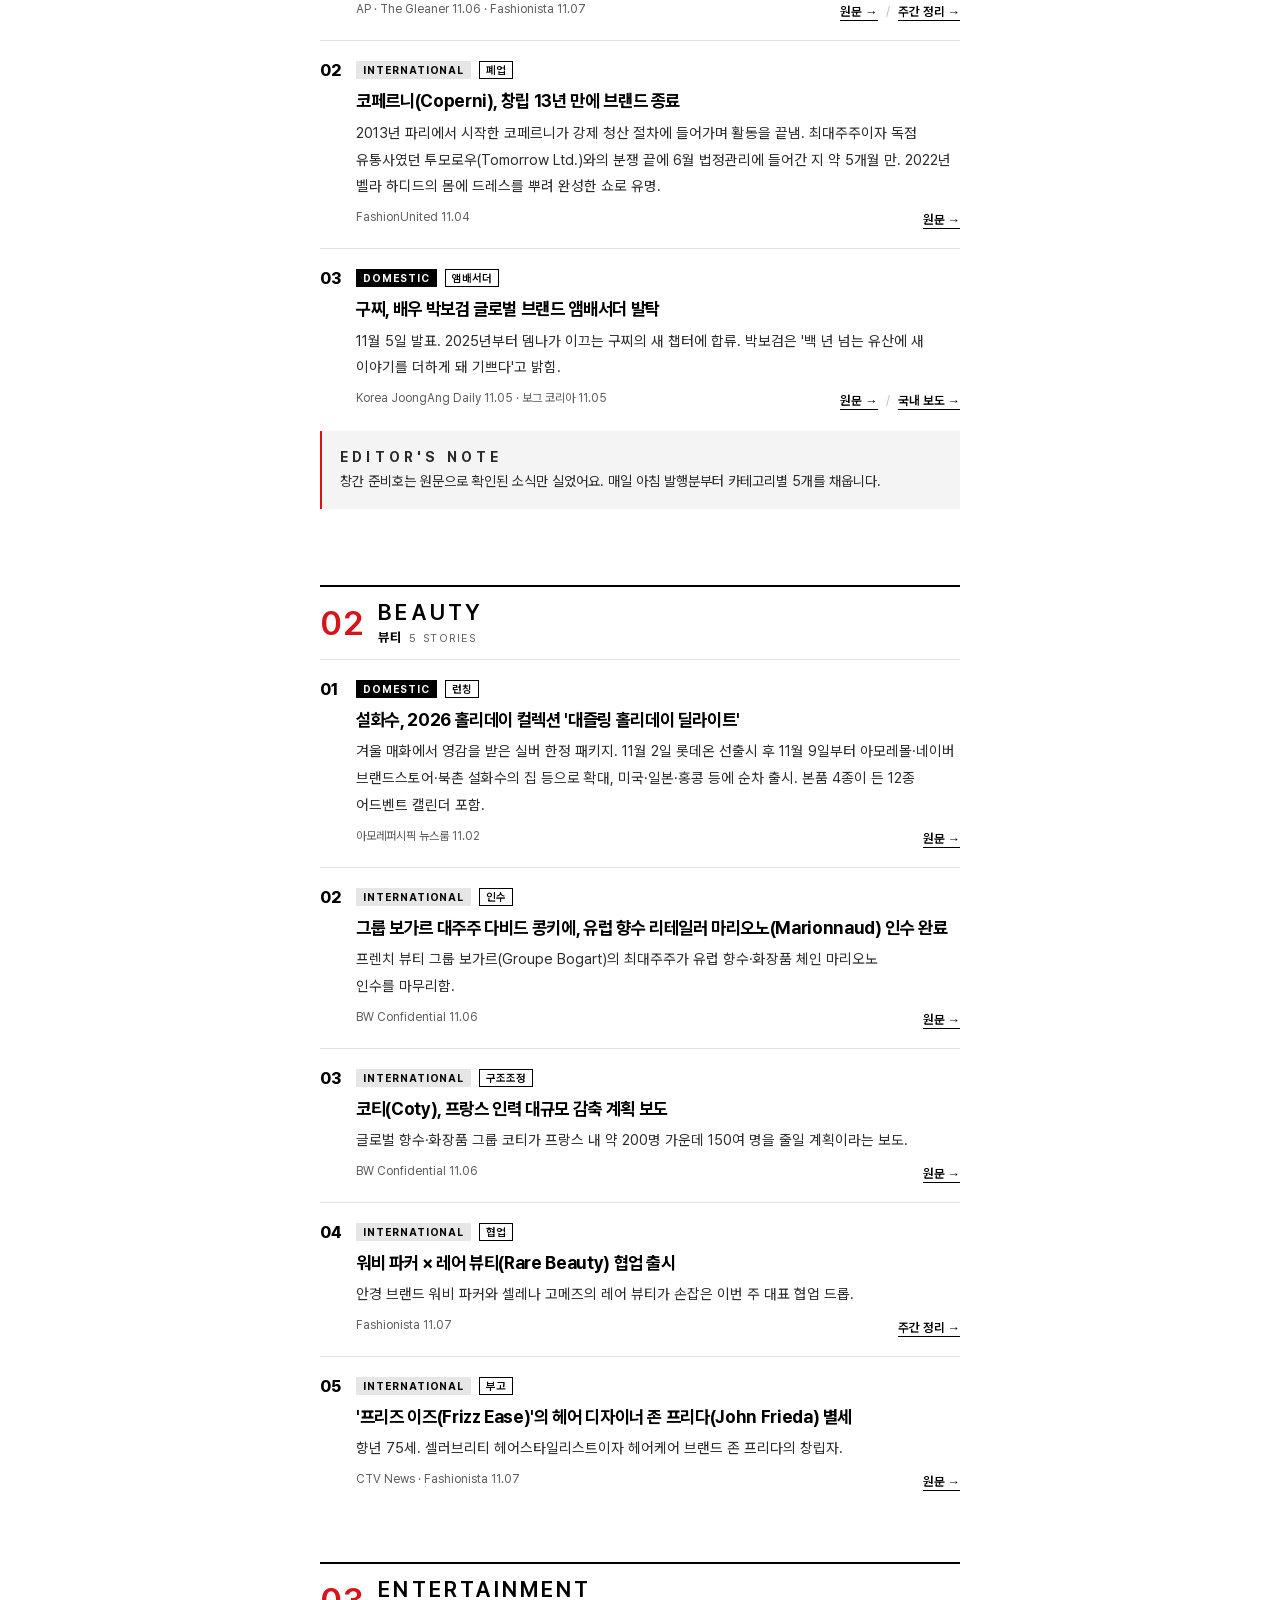
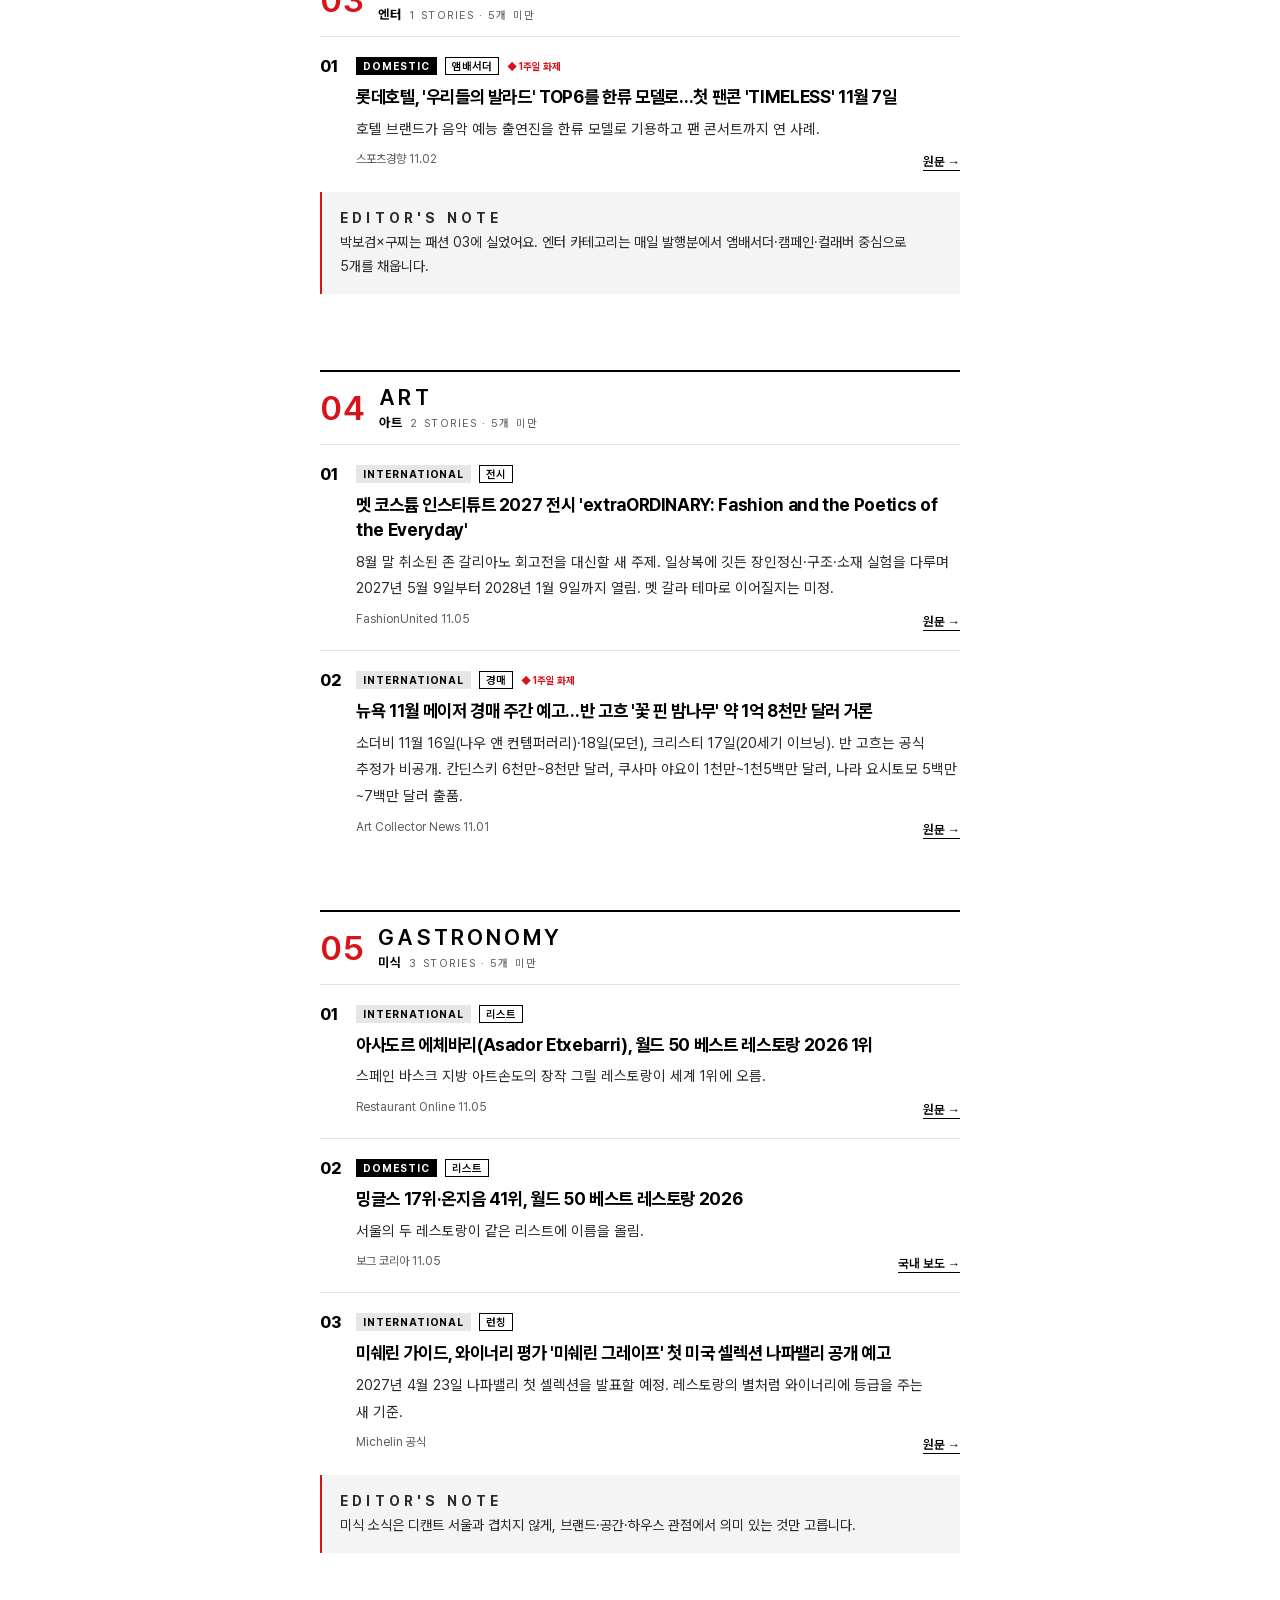
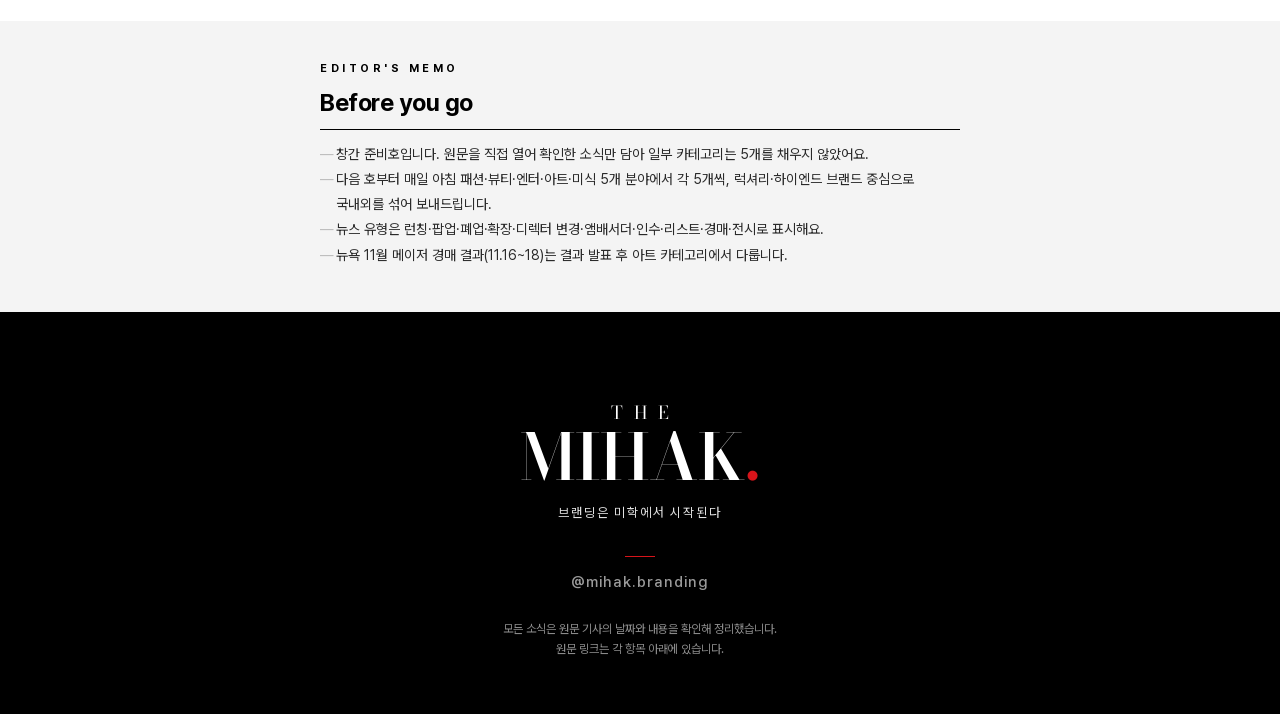
==== commit 49f181c2: "섹션 제목: 대문자 와이드 프리텐다드 Co-Authored-By: Claude Opus 5.5 <noreply@anthropic.com> Claude-Session: https:/" ====
--- a/index.html
+++ b/index.html
@@ -30,10 +30,10 @@
 <p class="card">→ 오늘의 미학은 THE READ 카드뉴스로 이어집니다 · <a href="https://www.instagram.com/mihak.branding/" target="_blank" rel="noopener">@mihak.branding</a></p>
 </div></section>
 <section class="picks"><div class="wrap">
-<div class="sec-head"><p class="bar">EDITOR'S SELECTION</p><h2>Today's <em>Picks</em></h2><p>오늘 가장 이슈가 된 브랜딩 뉴스 다섯</p></div>
+<div class="sec-head"><p class="bar">EDITOR'S SELECTION</p><h2>TODAY'S <em>PICKS</em></h2><p>오늘 가장 이슈가 된 브랜딩 뉴스 다섯</p></div>
 <ol><li class="pick"><span class="pick-no">01</span><div class="pick-body"><span class="chip">FASHION · 디렉터 변경</span><p class="pick-h">발렌시아가, 피촐리 퇴진 하루 만에 마틴 로즈 선임</p><p class="pick-why">케어링 산하 메가 하우스의 디렉터 교체. 11월 16일 부임으로 업계 화제성 최상위.</p></div></li><li class="pick"><span class="pick-no">02</span><div class="pick-body"><span class="chip">FASHION · 폐업</span><p class="pick-h">코페르니, 창립 13년 만에 브랜드 종료</p><p class="pick-why">벨라 하디드 &#x27;스프레이 드레스&#x27;의 그 브랜드. 유통사 의존 구조의 위험을 보여준 사례.</p></div></li><li class="pick"><span class="pick-no">03</span><div class="pick-body"><span class="chip">GASTRONOMY · 리스트</span><p class="pick-h">아사도르 에체바리 세계 1위, 밍글스 17위</p><p class="pick-why">월드 50 베스트 레스토랑 2026 발표. 한국 레스토랑 2곳이 리스트에 이름을 올림.</p></div></li><li class="pick"><span class="pick-no">04</span><div class="pick-body"><span class="chip">ART · 전시</span><p class="pick-h">멧 코스튬 인스티튜트 2027, 갈리아노 대신 &#x27;일상복&#x27;</p><p class="pick-why">멧 갈라와 직결되는 전시 주제 발표. 패션과 미술관이 만나는 가장 큰 무대.</p></div></li><li class="pick"><span class="pick-no">05</span><div class="pick-body"><span class="chip">ENTERTAINMENT · 앰배서더</span><p class="pick-h">구찌, 박보검 글로벌 앰배서더 발탁</p><p class="pick-why">뎀나 체제 구찌가 고른 한국 배우. 국내 화제성과 하우스 방향성이 함께 읽히는 소식.</p></div></li></ol>
 </div></section>
-<div class="band"><div class="wrap"><div class="b-t">The <em>Briefing</em></div><span class="cap">14 stories · five categories</span></div></div>
+<div class="band"><div class="wrap"><div class="b-t">THE <em>BRIEFING</em></div><span class="cap">14 stories · five categories</span></div></div>
 <section class="cat" id="c1"><div class="wrap"><header class="cat-head"><span class="cat-idx">01</span><div><span class="cat-en">Fashion</span><span class="cat-sub"><b>패션</b>3 STORIES · 5개 미만</span></div></header><article class="item"><span class="item-no">01</span><div class="item-body"><div class="item-meta"><span class="side glo">INTERNATIONAL</span><span class="type">디렉터 변경</span></div><h3 class="item-h">발렌시아가, 피에르파올로 피촐리 퇴진…후임에 마틴 로즈(Martine Rose)</h3><p class="item-s">11월 5일 피촐리의 퇴진이 발표되고, 다음 날 케어링과 발렌시아가가 영국 디자이너 마틴 로즈를 새 크리에이티브 디렉터로 선임했다고 밝힘. 11월 16일부터 파리에서 일하며, 로즈는 2015~2018년 뎀나 체제에서 남성복 컨설턴트로 일한 경력이 있음.</p><div class="item-src"><span>AP · The Gleaner 11.06 · Fashionista 11.07</span><span class="links"><a href="https://jamaica-gleaner.com/article/lifestyle/20261108/martine-rose-named-balenciaga-creative-director" target="_blank" rel="noopener">원문 <span class="arr">→</span></a><span class="sep">/</span><a href="https://fashionista.com/2026/11/fashion-news-you-need-to-know-november-7" target="_blank" rel="noopener">주간 정리 <span class="arr">→</span></a></span></div></div></article><article class="item"><span class="item-no">02</span><div class="item-body"><div class="item-meta"><span class="side glo">INTERNATIONAL</span><span class="type">폐업</span></div><h3 class="item-h">코페르니(Coperni), 창립 13년 만에 브랜드 종료</h3><p class="item-s">2013년 파리에서 시작한 코페르니가 강제 청산 절차에 들어가며 활동을 끝냄. 최대주주이자 독점 유통사였던 투모로우(Tomorrow Ltd.)와의 분쟁 끝에 6월 법정관리에 들어간 지 약 5개월 만. 2022년 벨라 하디드의 몸에 드레스를 뿌려 완성한 쇼로 유명.</p><div class="item-src"><span>FashionUnited 11.04</span><span class="links"><a href="https://fashionunited.uk/news/business/coperni-placed-into-compulsory-liquidation-as-founders-announce-end-of-brand/2026110491190" target="_blank" rel="noopener">원문 <span class="arr">→</span></a></span></div></div></article><article class="item"><span class="item-no">03</span><div class="item-body"><div class="item-meta"><span class="side dom">DOMESTIC</span><span class="type">앰배서더</span></div><h3 class="item-h">구찌, 배우 박보검 글로벌 브랜드 앰배서더 발탁</h3><p class="item-s">11월 5일 발표. 2025년부터 뎀나가 이끄는 구찌의 새 챕터에 합류. 박보검은 &#x27;백 년 넘는 유산에 새 이야기를 더하게 돼 기쁘다&#x27;고 밝힘.</p><div class="item-src"><span>Korea JoongAng Daily 11.05 · 보그 코리아 11.05</span><span class="links"><a href="https://koreajoongangdaily.com/entertainment/park-bogum-named-gucci-global-brand-ambassador/12958789" target="_blank" rel="noopener">원문 <span class="arr">→</span></a><span class="sep">/</span><a href="https://www.vogue.co.kr/2026/11/05/%ea%b5%ac%ec%b0%8c%ec%9d%98-%ec%83%88%eb%a1%9c%ec%9a%b4-%ea%b8%80%eb%a1%9c%eb%b2%8c-%ec%95%b0%eb%b0%b0%ec%84%9c%eb%8d%94-%eb%b0%95%eb%b3%b4%ea%b2%80/" target="_blank" rel="noopener">국내 보도 <span class="arr">→</span></a></span></div></div></article><div class="note"><p class="note-k">EDITOR'S NOTE</p><p>창간 준비호는 원문으로 확인된 소식만 실었어요. 매일 아침 발행분부터 카테고리별 5개를 채웁니다.</p></div></div></section><section class="cat" id="c2"><div class="wrap"><header class="cat-head"><span class="cat-idx">02</span><div><span class="cat-en">Beauty</span><span class="cat-sub"><b>뷰티</b>5 STORIES</span></div></header><article class="item"><span class="item-no">01</span><div class="item-body"><div class="item-meta"><span class="side dom">DOMESTIC</span><span class="type">런칭</span></div><h3 class="item-h">설화수, 2026 홀리데이 컬렉션 &#x27;대즐링 홀리데이 딜라이트&#x27;</h3><p class="item-s">겨울 매화에서 영감을 받은 실버 한정 패키지. 11월 2일 롯데온 선출시 후 11월 9일부터 아모레몰·네이버 브랜드스토어·북촌 설화수의 집 등으로 확대, 미국·일본·홍콩 등에 순차 출시. 본품 4종이 든 12종 어드벤트 캘린더 포함.</p><div class="item-src"><span>아모레퍼시픽 뉴스룸 11.02</span><span class="links"><a href="https://www.apgroup.com/int/ko/news/2026-11-02-1.html" target="_blank" rel="noopener">원문 <span class="arr">→</span></a></span></div></div></article><article class="item"><span class="item-no">02</span><div class="item-body"><div class="item-meta"><span class="side glo">INTERNATIONAL</span><span class="type">인수</span></div><h3 class="item-h">그룹 보가르 대주주 다비드 콩키에, 유럽 향수 리테일러 마리오노(Marionnaud) 인수 완료</h3><p class="item-s">프렌치 뷰티 그룹 보가르(Groupe Bogart)의 최대주주가 유럽 향수·화장품 체인 마리오노 인수를 마무리함.</p><div class="item-src"><span>BW Confidential 11.06</span><span class="links"><a href="https://www.bwconfidential.com/this-week-in-beauty-november-2-6-2026/" target="_blank" rel="noopener">원문 <span class="arr">→</span></a></span></div></div></article><article class="item"><span class="item-no">03</span><div class="item-body"><div class="item-meta"><span class="side glo">INTERNATIONAL</span><span class="type">구조조정</span></div><h3 class="item-h">코티(Coty), 프랑스 인력 대규모 감축 계획 보도</h3><p class="item-s">글로벌 향수·화장품 그룹 코티가 프랑스 내 약 200명 가운데 150여 명을 줄일 계획이라는 보도.</p><div class="item-src"><span>BW Confidential 11.06</span><span class="links"><a href="https://www.bwconfidential.com/this-week-in-beauty-november-2-6-2026/" target="_blank" rel="noopener">원문 <span class="arr">→</span></a></span></div></div></article><article class="item"><span class="item-no">04</span><div class="item-body"><div class="item-meta"><span class="side glo">INTERNATIONAL</span><span class="type">협업</span></div><h3 class="item-h">워비 파커 × 레어 뷰티(Rare Beauty) 협업 출시</h3><p class="item-s">안경 브랜드 워비 파커와 셀레나 고메즈의 레어 뷰티가 손잡은 이번 주 대표 협업 드롭.</p><div class="item-src"><span>Fashionista 11.07</span><span class="links"><a href="https://fashionista.com/2026/11/fashion-news-you-need-to-know-november-7" target="_blank" rel="noopener">주간 정리 <span class="arr">→</span></a></span></div></div></article><article class="item"><span class="item-no">05</span><div class="item-body"><div class="item-meta"><span class="side glo">INTERNATIONAL</span><span class="type">부고</span></div><h3 class="item-h">&#x27;프리즈 이즈(Frizz Ease)&#x27;의 헤어 디자이너 존 프리다(John Frieda) 별세</h3><p class="item-s">향년 75세. 셀러브리티 헤어스타일리스트이자 헤어케어 브랜드 존 프리다의 창립자.</p><div class="item-src"><span>CTV News · Fashionista 11.07</span><span class="links"><a href="https://www.ctvnews.ca/entertainment/article/celebrity-british-hairstylist-john-frieda-dies-aged-75/" target="_blank" rel="noopener">원문 <span class="arr">→</span></a></span></div></div></article></div></section><section class="cat" id="c3"><div class="wrap"><header class="cat-head"><span class="cat-idx">03</span><div><span class="cat-en">Entertainment</span><span class="cat-sub"><b>엔터</b>1 STORIES · 5개 미만</span></div></header><article class="item"><span class="item-no">01</span><div class="item-body"><div class="item-meta"><span class="side dom">DOMESTIC</span><span class="type">앰배서더</span><span class="wid">◆ 1주일 화제</span></div><h3 class="item-h">롯데호텔, &#x27;우리들의 발라드&#x27; TOP6를 한류 모델로…첫 팬콘 &#x27;TIMELESS&#x27; 11월 7일</h3><p class="item-s">호텔 브랜드가 음악 예능 출연진을 한류 모델로 기용하고 팬 콘서트까지 연 사례.</p><div class="item-src"><span>스포츠경향 11.02</span><span class="links"><a href="https://sports.khan.co.kr/en/article/202611021506007" target="_blank" rel="noopener">원문 <span class="arr">→</span></a></span></div></div></article><div class="note"><p class="note-k">EDITOR'S NOTE</p><p>박보검×구찌는 패션 03에 실었어요. 엔터 카테고리는 매일 발행분에서 앰배서더·캠페인·컬래버 중심으로 5개를 채웁니다.</p></div></div></section><section class="cat" id="c4"><div class="wrap"><header class="cat-head"><span class="cat-idx">04</span><div><span class="cat-en">Art</span><span class="cat-sub"><b>아트</b>2 STORIES · 5개 미만</span></div></header><article class="item"><span class="item-no">01</span><div class="item-body"><div class="item-meta"><span class="side glo">INTERNATIONAL</span><span class="type">전시</span></div><h3 class="item-h">멧 코스튬 인스티튜트 2027 전시 &#x27;extraORDINARY: Fashion and the Poetics of the Everyday&#x27;</h3><p class="item-s">8월 말 취소된 존 갈리아노 회고전을 대신할 새 주제. 일상복에 깃든 장인정신·구조·소재 실험을 다루며 2027년 5월 9일부터 2028년 1월 9일까지 열림. 멧 갈라 테마로 이어질지는 미정.</p><div class="item-src"><span>FashionUnited 11.05</span><span class="links"><a href="https://fashionunited.com/news/culture/met-costume-institute-announces-new-spring-2027-exhibition-theme-after-galliano-cancellation/2026110575599" target="_blank" rel="noopener">원문 <span class="arr">→</span></a></span></div></div></article><article class="item"><span class="item-no">02</span><div class="item-body"><div class="item-meta"><span class="side glo">INTERNATIONAL</span><span class="type">경매</span><span class="wid">◆ 1주일 화제</span></div><h3 class="item-h">뉴욕 11월 메이저 경매 주간 예고…반 고흐 &#x27;꽃 핀 밤나무&#x27; 약 1억 8천만 달러 거론</h3><p class="item-s">소더비 11월 16일(나우 앤 컨템퍼러리)·18일(모던), 크리스티 17일(20세기 이브닝). 반 고흐는 공식 추정가 비공개. 칸딘스키 6천만~8천만 달러, 쿠사마 야요이 1천만~1천5백만 달러, 나라 요시토모 5백만~7백만 달러 출품.</p><div class="item-src"><span>Art Collector News 11.01</span><span class="links"><a href="https://artcollectornews.com/post/new-york-november-auctions-2026-the-10-lots-that-will-test-the-high-end-94872" target="_blank" rel="noopener">원문 <span class="arr">→</span></a></span></div></div></article></div></section><section class="cat" id="c5"><div class="wrap"><header class="cat-head"><span class="cat-idx">05</span><div><span class="cat-en">Gastronomy</span><span class="cat-sub"><b>미식</b>3 STORIES · 5개 미만</span></div></header><article class="item"><span class="item-no">01</span><div class="item-body"><div class="item-meta"><span class="side glo">INTERNATIONAL</span><span class="type">리스트</span></div><h3 class="item-h">아사도르 에체바리(Asador Etxebarri), 월드 50 베스트 레스토랑 2026 1위</h3><p class="item-s">스페인 바스크 지방 아트손도의 장작 그릴 레스토랑이 세계 1위에 오름.</p><div class="item-src"><span>Restaurant Online 11.05</span><span class="links"><a href="https://www.restaurantonline.co.uk/Article/2026/11/05/asador-etxebarri-finally-claims-title-of-worlds-best-restaurant/" target="_blank" rel="noopener">원문 <span class="arr">→</span></a></span></div></div></article><article class="item"><span class="item-no">02</span><div class="item-body"><div class="item-meta"><span class="side dom">DOMESTIC</span><span class="type">리스트</span></div><h3 class="item-h">밍글스 17위·온지음 41위, 월드 50 베스트 레스토랑 2026</h3><p class="item-s">서울의 두 레스토랑이 같은 리스트에 이름을 올림.</p><div class="item-src"><span>보그 코리아 11.05</span><span class="links"><a href="https://www.vogue.co.kr/2026/11/05/%ec%a0%84-%ec%84%b8%ea%b3%84-2026-%eb%b2%a0%ec%8a%a4%ed%8a%b8-%eb%a0%88%ec%8a%a4%ed%86%a0%eb%9e%91-50%ec%97%90-%ec%84%a0%ec%a0%95%eb%90%9c-%eb%b0%8d%ea%b8%80%ec%8a%a4/" target="_blank" rel="noopener">국내 보도 <span class="arr">→</span></a></span></div></div></article><article class="item"><span class="item-no">03</span><div class="item-body"><div class="item-meta"><span class="side glo">INTERNATIONAL</span><span class="type">런칭</span></div><h3 class="item-h">미쉐린 가이드, 와이너리 평가 &#x27;미쉐린 그레이프&#x27; 첫 미국 셀렉션 나파밸리 공개 예고</h3><p class="item-s">2027년 4월 23일 나파밸리 첫 셀렉션을 발표할 예정. 레스토랑의 별처럼 와이너리에 등급을 주는 새 기준.</p><div class="item-src"><span>Michelin 공식</span><span class="links"><a href="https://www.michelin.com/en/publications/products-and-services/the-michelin-guide-will-reveal-the-first-michelin-grapes-selection-for-napa-valley-on-april-23-2027" target="_blank" rel="noopener">원문 <span class="arr">→</span></a></span></div></div></article><div class="note"><p class="note-k">EDITOR'S NOTE</p><p>미식 소식은 디캔트 서울과 겹치지 않게, 브랜드·공간·하우스 관점에서 의미 있는 것만 고릅니다.</p></div></div></section>
 <section class="memo"><div class="wrap"><span class="cap">Editor's Memo</span><p class="m-t">Before you go</p><ul><li>창간 준비호입니다. 원문을 직접 열어 확인한 소식만 담아 일부 카테고리는 5개를 채우지 않았어요.</li><li>다음 호부터 매일 아침 패션·뷰티·엔터·아트·미식 5개 분야에서 각 5개씩, 럭셔리·하이엔드 브랜드 중심으로 국내외를 섞어 보내드립니다.</li><li>뉴스 유형은 런칭·팝업·폐업·확장·디렉터 변경·앰배서더·인수·리스트·경매·전시로 표시해요.</li><li>뉴욕 11월 메이저 경매 결과(11.16~18)는 결과 발표 후 아트 카테고리에서 다룹니다.</li></ul></div></section>
 <footer class="foot"><div class="wrap">
--- a/assets/mihak.css
+++ b/assets/mihak.css
@@ -140,3 +140,43 @@
 .note{border-left-color:var(--rouge)}
 .foot .rule{background:var(--rouge)}
 .topnav .cta{color:var(--rouge);font-weight:700}
+/* Gothic headings below THE READ — Pretendard bold for legibility */
+.sec-head .bar{font-size:12px;font-weight:700;color:var(--k)}
+.sec-head h2{font-family:var(--sans);font-weight:800;font-size:clamp(34px,9vw,44px);letter-spacing:-.03em}
+.sec-head p{font-size:14px;color:var(--g2)}
+.pick-no{font-weight:800;font-size:24px}
+.chip{font-size:11px;padding:4px 8px 3px}
+.pick-h{font-size:17.5px;font-weight:800;line-height:1.45}
+.pick-why{font-size:14px;color:#444;line-height:1.7}
+.band .b-t{font-family:var(--sans);font-weight:800;font-size:clamp(30px,8vw,38px);letter-spacing:-.03em}
+.band .cap{font-size:11px;color:#a8a8a8}
+.toc-en{font-family:var(--sans);font-weight:700;font-size:12.5px;letter-spacing:.02em}
+.toc-ko{font-size:11.5px;color:#b0b0b0}
+.cat-head{gap:14px;align-items:center}
+.cat-idx{font-family:var(--sans);font-weight:800;font-size:40px;line-height:1}
+.cat-en{font-family:var(--sans);font-weight:800;font-size:clamp(26px,7vw,32px);letter-spacing:-.02em}
+.cat-sub{font-size:11px;color:var(--g2);letter-spacing:.14em}
+.cat-sub b{font-size:13px}
+.item-no{font-weight:800;color:var(--k);font-size:16px}
+.side{font-size:10.5px}
+.item-h{font-size:17.5px;font-weight:800;line-height:1.45}
+.item-s{font-size:14.5px;color:#2a2a2a;line-height:1.85}
+.item-src{font-size:12px;color:var(--g2)}
+.item-src a{font-size:12.5px}
+.note-k{font-size:11px;color:var(--rouge)}
+.note p{font-size:14px;color:#2a2a2a}
+.memo .cap{font-size:11px;font-weight:700}
+.memo li{font-size:14px;color:#2a2a2a}
+.foot .small{font-size:12px;color:#8a8a8a}
+.arch h1{font-family:var(--sans);font-weight:800;letter-spacing:-.03em}
+.arch .d{font-family:var(--sans);font-weight:700;font-size:14px}
+.read p,.item-s,.pick-why,.memo li,.note p{text-wrap:pretty}
+/* Section titles — uppercase wide Pretendard (option C) */
+.sec-head h2{font-weight:600;font-size:clamp(24px,6.6vw,30px);letter-spacing:.14em;padding-left:.14em;margin-top:12px}
+.band .b-t{font-weight:600;font-size:clamp(22px,6vw,28px);letter-spacing:.14em;padding-left:.14em}
+.cat-idx{font-weight:600;font-size:34px;letter-spacing:.02em}
+.cat-en{font-weight:600;font-size:clamp(18px,5vw,22px);letter-spacing:.14em;text-transform:uppercase}
+.pick-no{font-weight:700;font-size:20px}
+.pick-h,.item-h{font-weight:700}
+.toc-en{font-weight:600;letter-spacing:.08em;text-transform:uppercase;font-size:11px}
+.arch h1{font-weight:600;letter-spacing:.14em;text-transform:uppercase;font-size:30px}
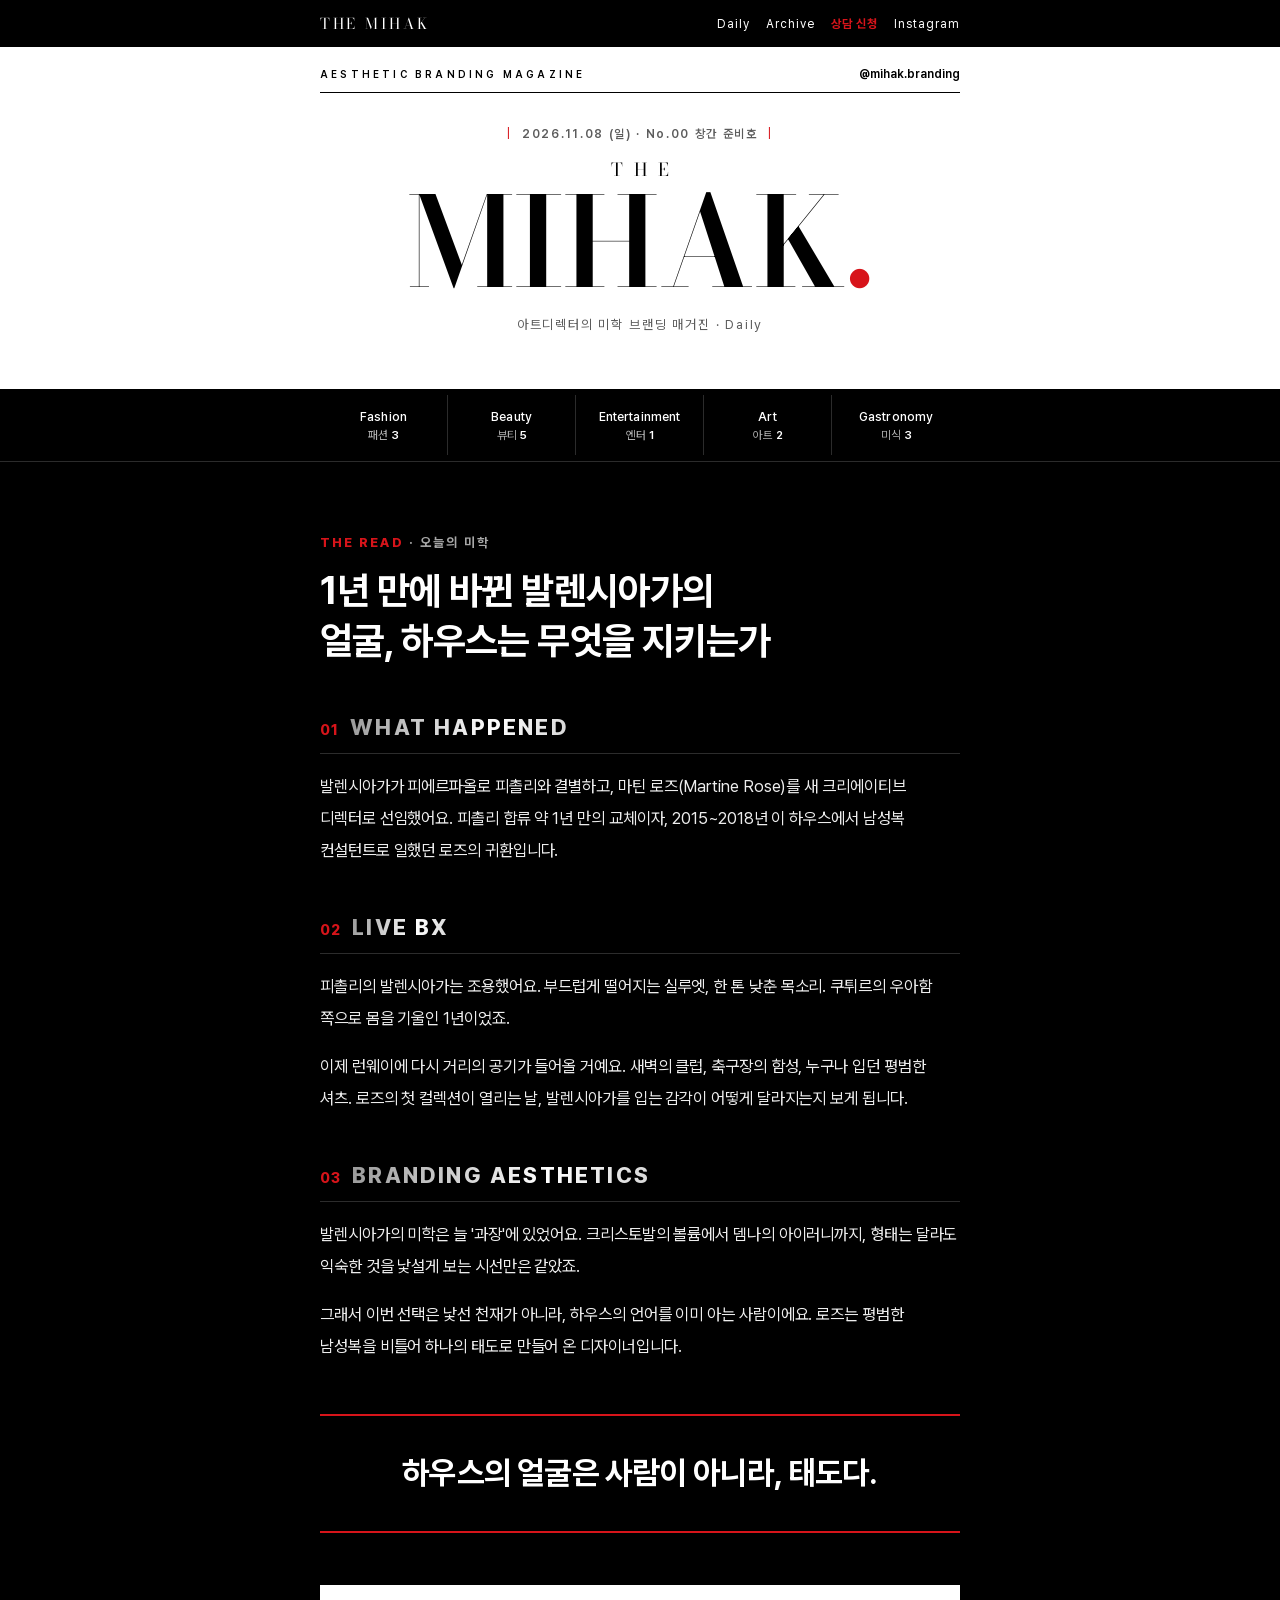
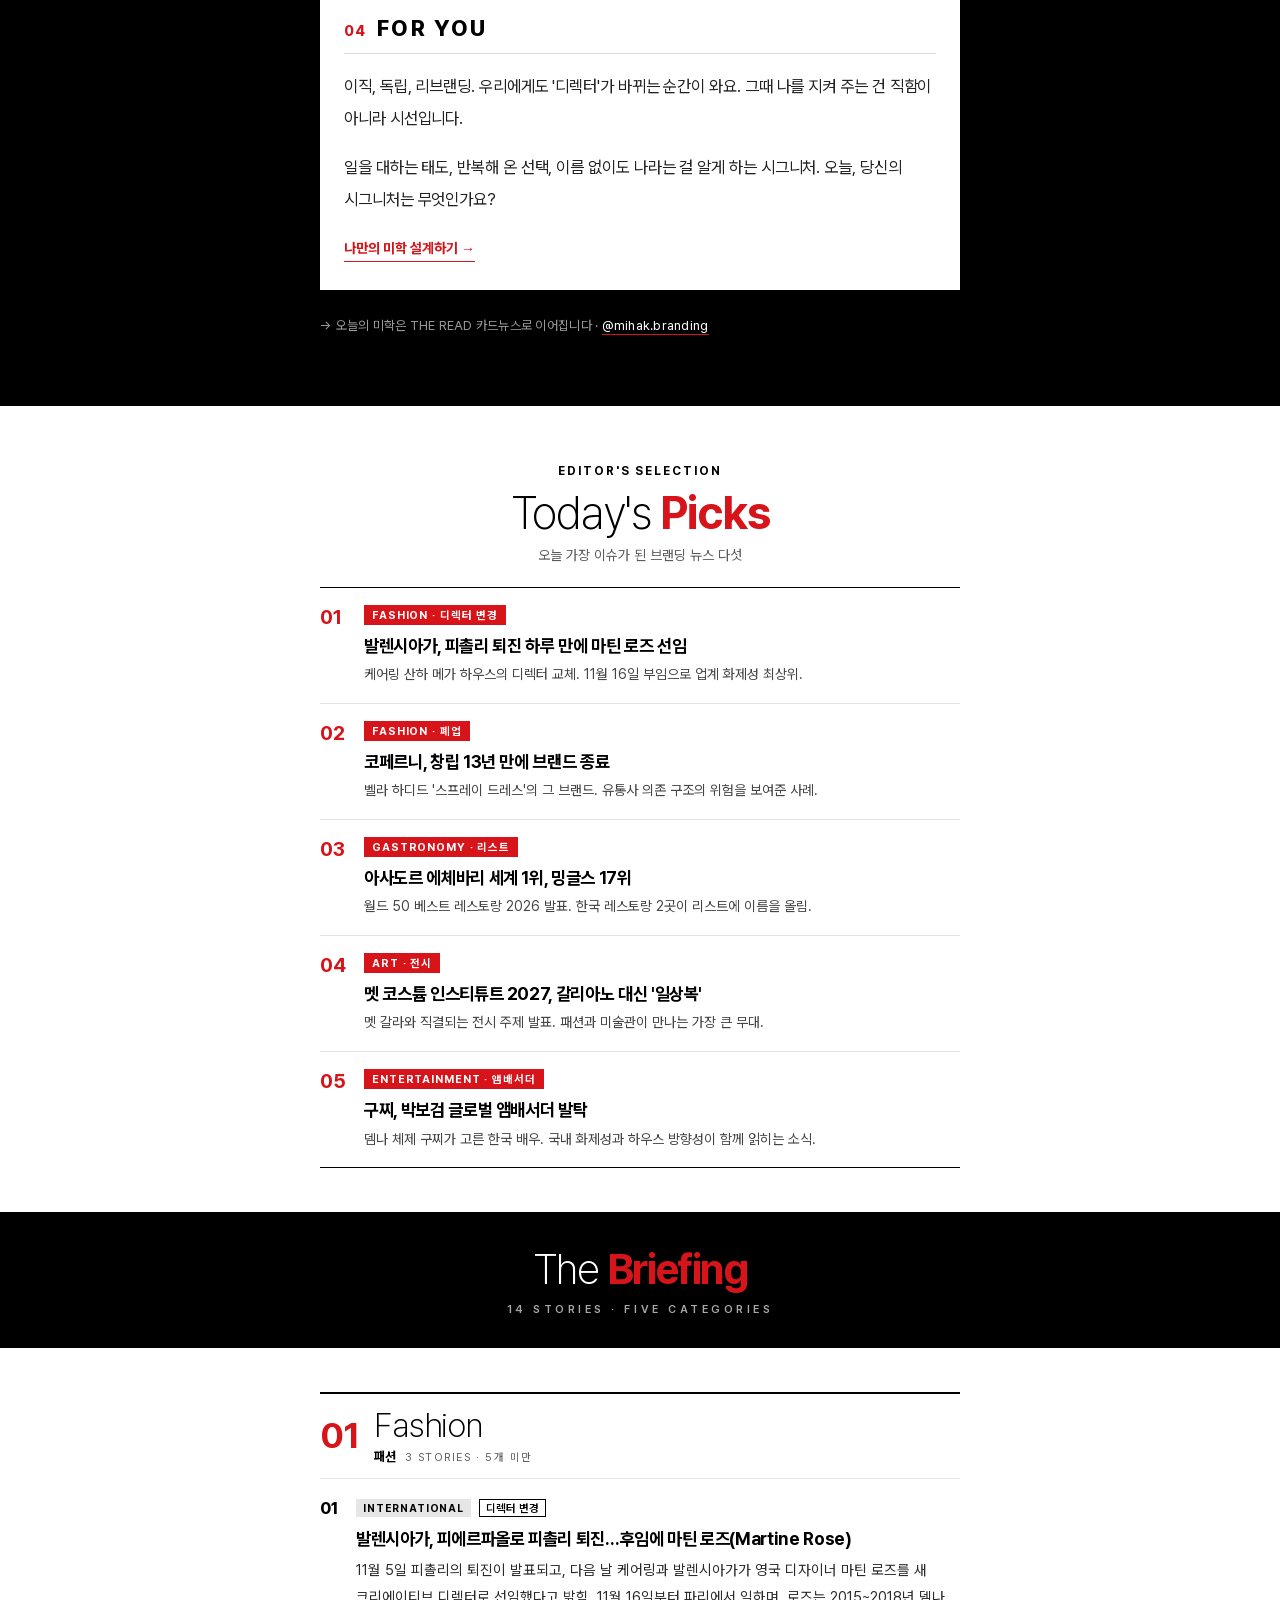
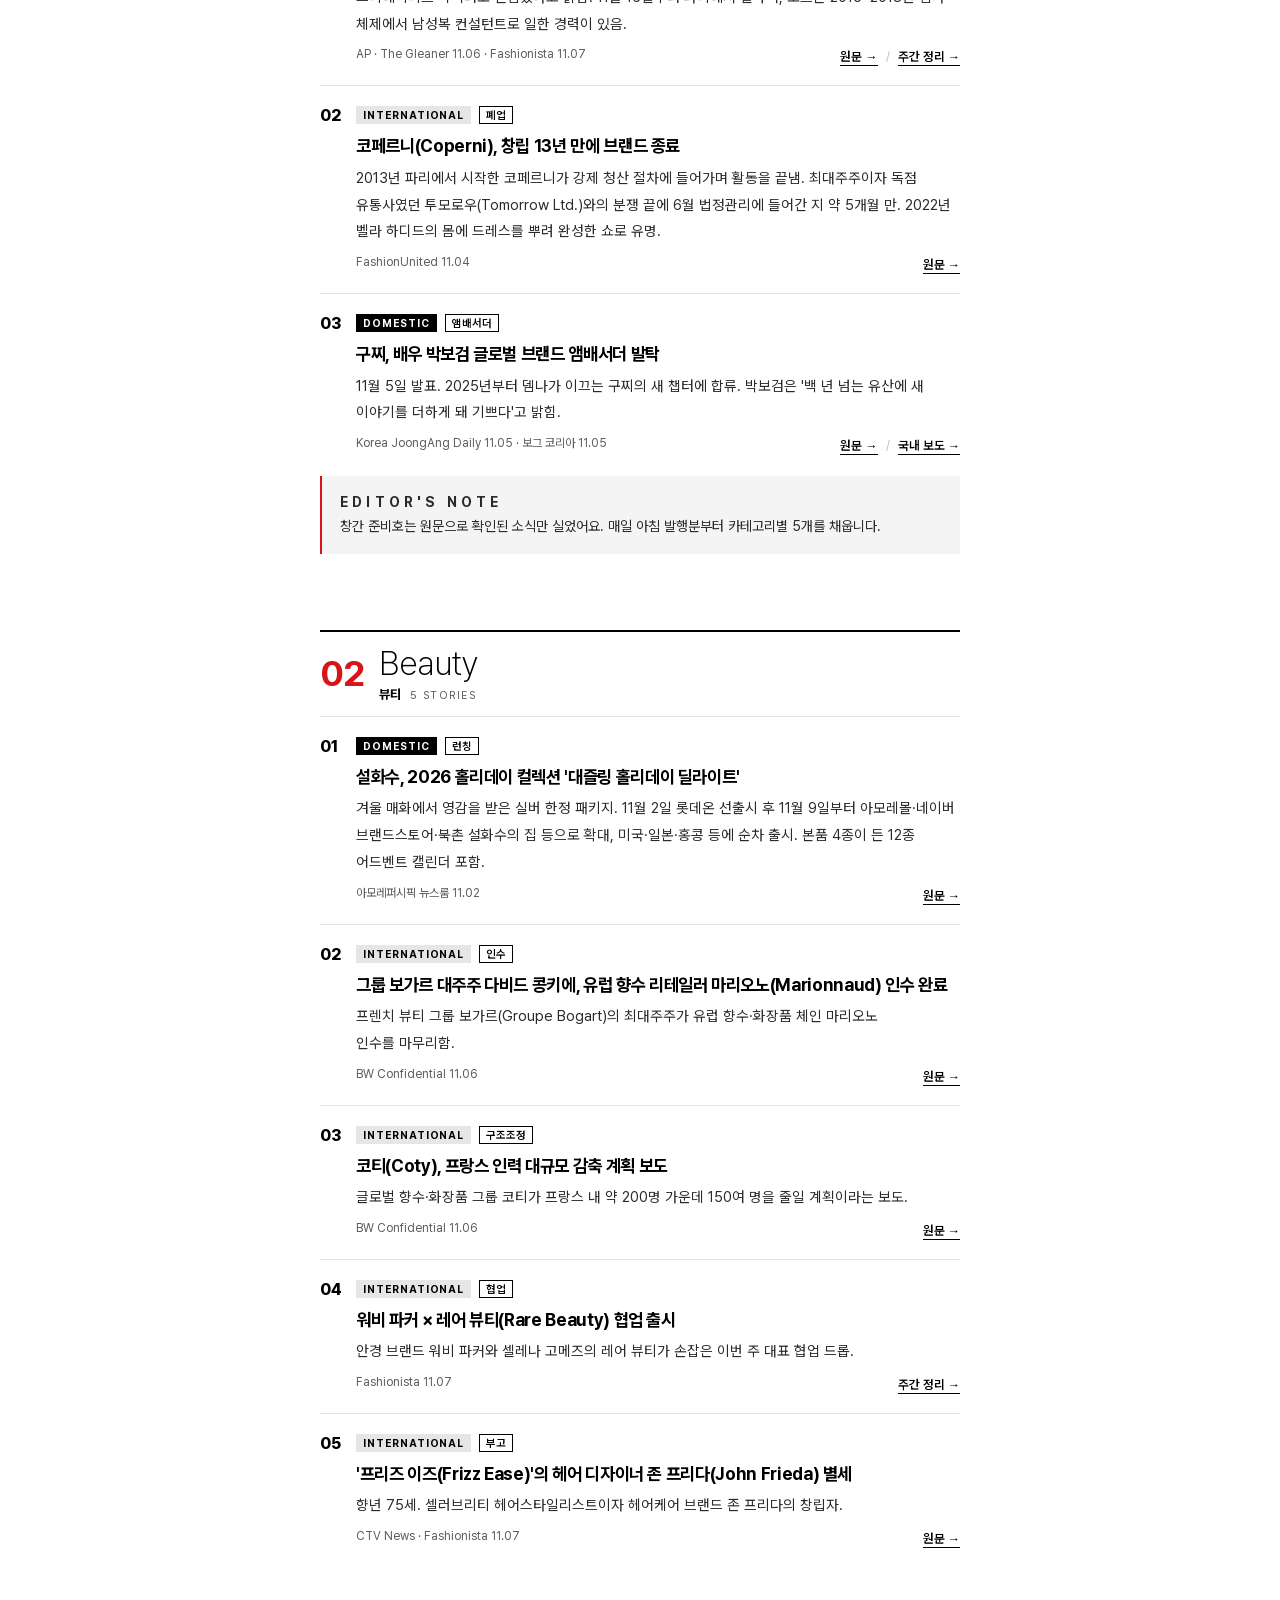
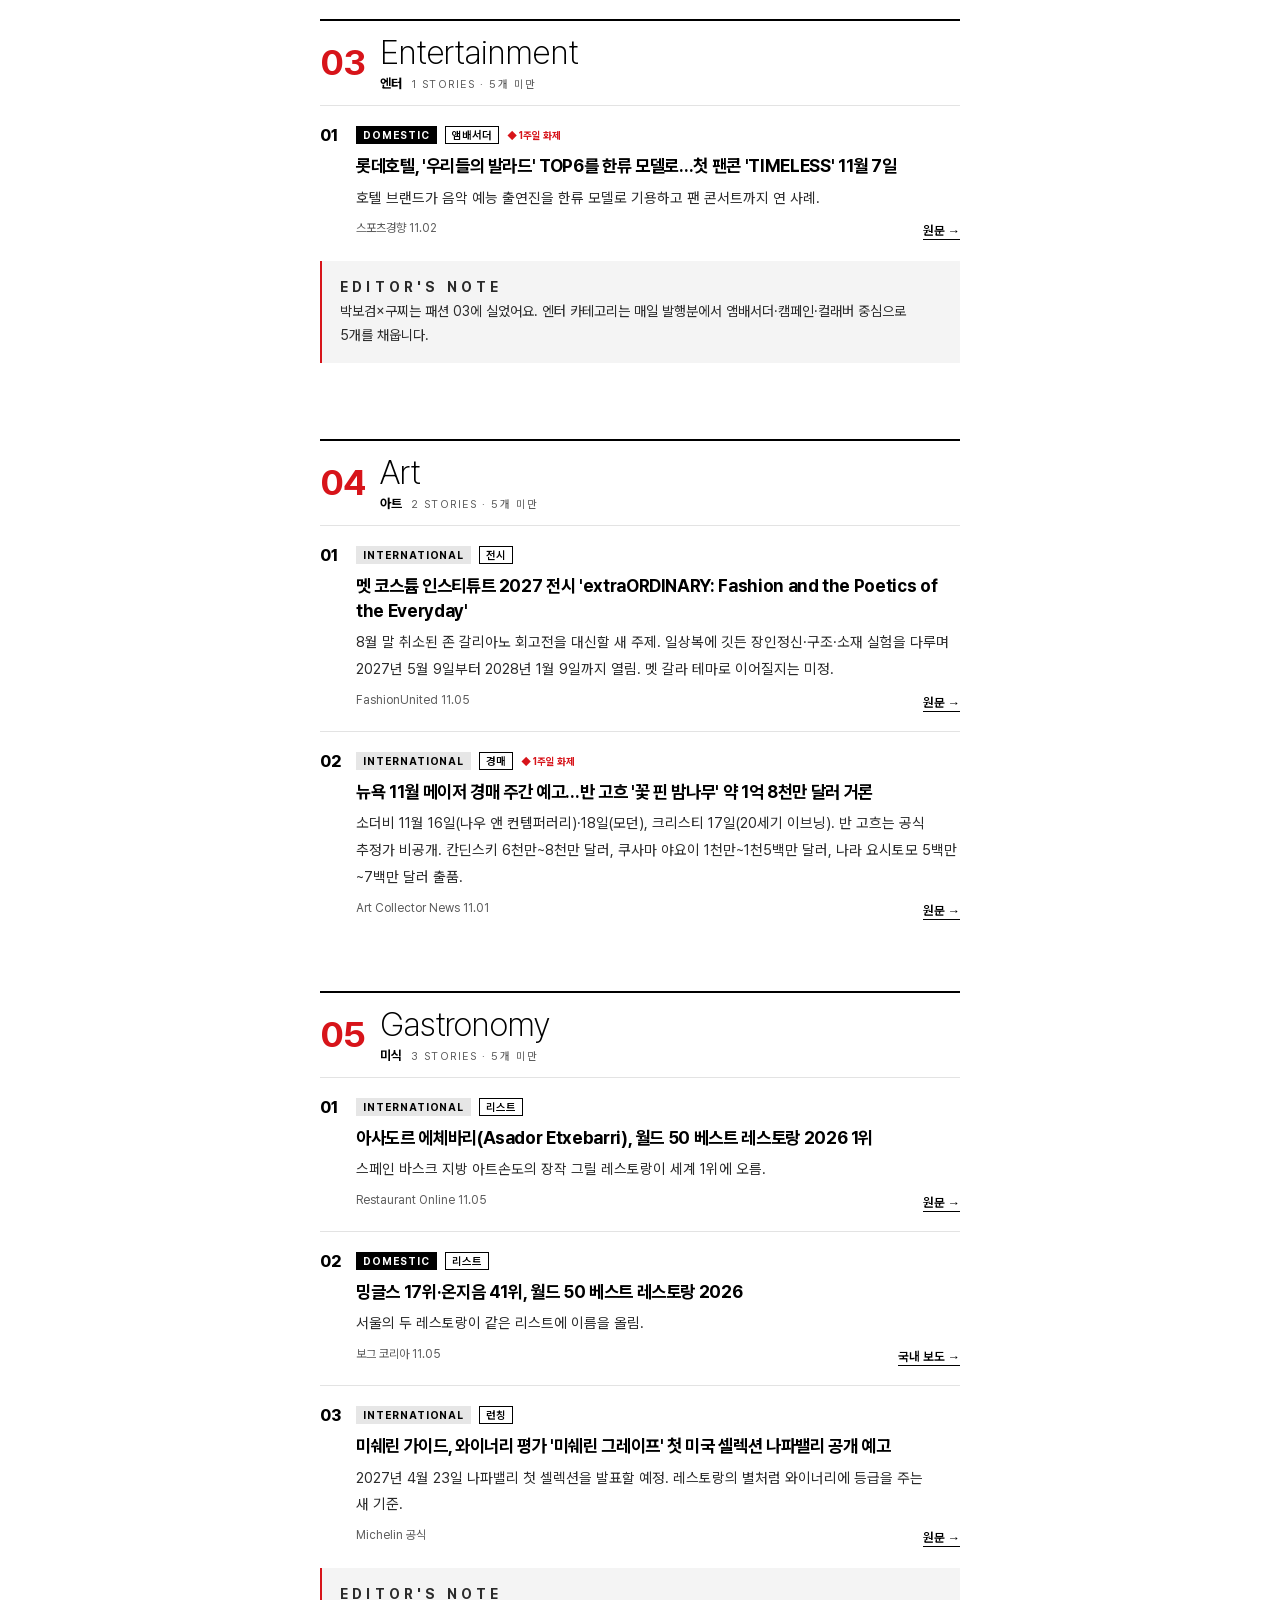
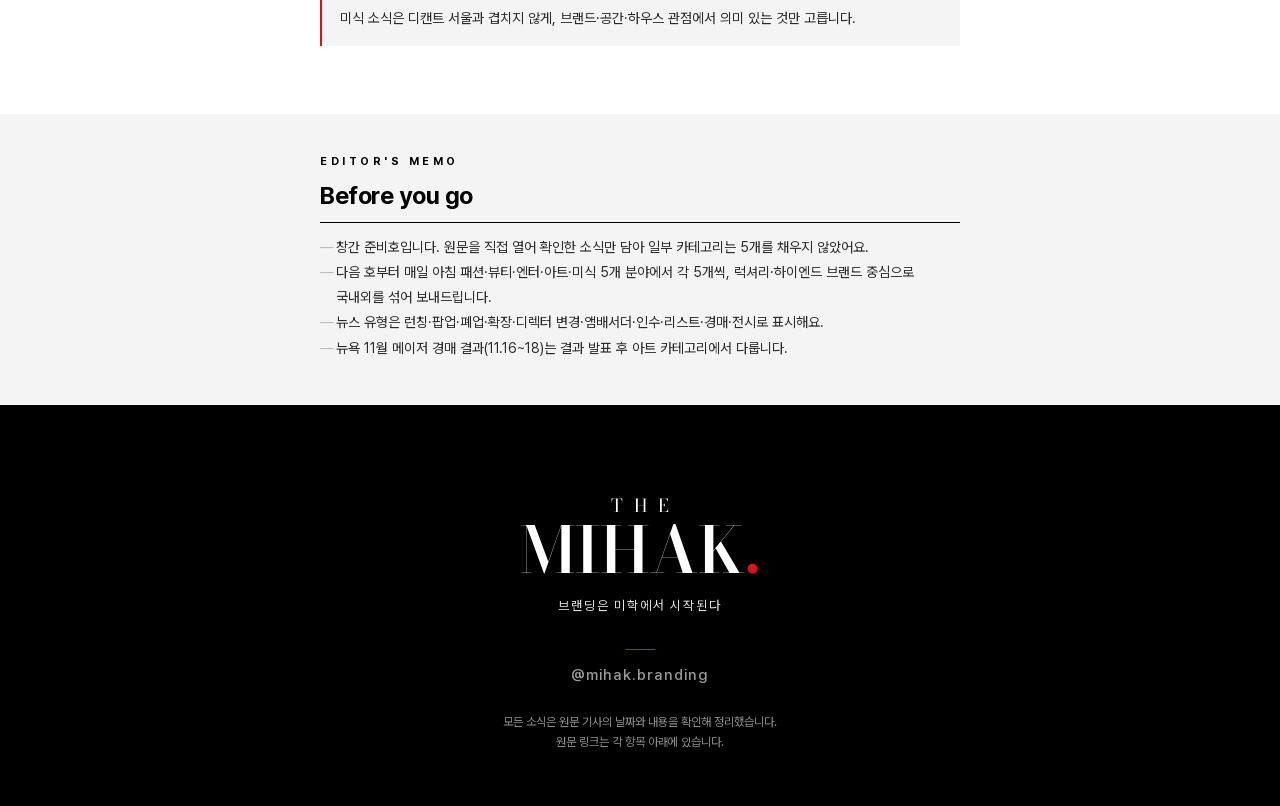
==== commit be1f07ef: "섹션 제목: 라이트+볼드 믹스(D안) Co-Authored-By: Claude Opus 5.5 <noreply@anthropic.com> Claude-Session: https:/" ====
--- a/index.html
+++ b/index.html
@@ -30,10 +30,10 @@
 <p class="card">→ 오늘의 미학은 THE READ 카드뉴스로 이어집니다 · <a href="https://www.instagram.com/mihak.branding/" target="_blank" rel="noopener">@mihak.branding</a></p>
 </div></section>
 <section class="picks"><div class="wrap">
-<div class="sec-head"><p class="bar">EDITOR'S SELECTION</p><h2>TODAY'S <em>PICKS</em></h2><p>오늘 가장 이슈가 된 브랜딩 뉴스 다섯</p></div>
+<div class="sec-head"><p class="bar">EDITOR'S SELECTION</p><h2>Today's <em>Picks</em></h2><p>오늘 가장 이슈가 된 브랜딩 뉴스 다섯</p></div>
 <ol><li class="pick"><span class="pick-no">01</span><div class="pick-body"><span class="chip">FASHION · 디렉터 변경</span><p class="pick-h">발렌시아가, 피촐리 퇴진 하루 만에 마틴 로즈 선임</p><p class="pick-why">케어링 산하 메가 하우스의 디렉터 교체. 11월 16일 부임으로 업계 화제성 최상위.</p></div></li><li class="pick"><span class="pick-no">02</span><div class="pick-body"><span class="chip">FASHION · 폐업</span><p class="pick-h">코페르니, 창립 13년 만에 브랜드 종료</p><p class="pick-why">벨라 하디드 &#x27;스프레이 드레스&#x27;의 그 브랜드. 유통사 의존 구조의 위험을 보여준 사례.</p></div></li><li class="pick"><span class="pick-no">03</span><div class="pick-body"><span class="chip">GASTRONOMY · 리스트</span><p class="pick-h">아사도르 에체바리 세계 1위, 밍글스 17위</p><p class="pick-why">월드 50 베스트 레스토랑 2026 발표. 한국 레스토랑 2곳이 리스트에 이름을 올림.</p></div></li><li class="pick"><span class="pick-no">04</span><div class="pick-body"><span class="chip">ART · 전시</span><p class="pick-h">멧 코스튬 인스티튜트 2027, 갈리아노 대신 &#x27;일상복&#x27;</p><p class="pick-why">멧 갈라와 직결되는 전시 주제 발표. 패션과 미술관이 만나는 가장 큰 무대.</p></div></li><li class="pick"><span class="pick-no">05</span><div class="pick-body"><span class="chip">ENTERTAINMENT · 앰배서더</span><p class="pick-h">구찌, 박보검 글로벌 앰배서더 발탁</p><p class="pick-why">뎀나 체제 구찌가 고른 한국 배우. 국내 화제성과 하우스 방향성이 함께 읽히는 소식.</p></div></li></ol>
 </div></section>
-<div class="band"><div class="wrap"><div class="b-t">THE <em>BRIEFING</em></div><span class="cap">14 stories · five categories</span></div></div>
+<div class="band"><div class="wrap"><div class="b-t">The <em>Briefing</em></div><span class="cap">14 stories · five categories</span></div></div>
 <section class="cat" id="c1"><div class="wrap"><header class="cat-head"><span class="cat-idx">01</span><div><span class="cat-en">Fashion</span><span class="cat-sub"><b>패션</b>3 STORIES · 5개 미만</span></div></header><article class="item"><span class="item-no">01</span><div class="item-body"><div class="item-meta"><span class="side glo">INTERNATIONAL</span><span class="type">디렉터 변경</span></div><h3 class="item-h">발렌시아가, 피에르파올로 피촐리 퇴진…후임에 마틴 로즈(Martine Rose)</h3><p class="item-s">11월 5일 피촐리의 퇴진이 발표되고, 다음 날 케어링과 발렌시아가가 영국 디자이너 마틴 로즈를 새 크리에이티브 디렉터로 선임했다고 밝힘. 11월 16일부터 파리에서 일하며, 로즈는 2015~2018년 뎀나 체제에서 남성복 컨설턴트로 일한 경력이 있음.</p><div class="item-src"><span>AP · The Gleaner 11.06 · Fashionista 11.07</span><span class="links"><a href="https://jamaica-gleaner.com/article/lifestyle/20261108/martine-rose-named-balenciaga-creative-director" target="_blank" rel="noopener">원문 <span class="arr">→</span></a><span class="sep">/</span><a href="https://fashionista.com/2026/11/fashion-news-you-need-to-know-november-7" target="_blank" rel="noopener">주간 정리 <span class="arr">→</span></a></span></div></div></article><article class="item"><span class="item-no">02</span><div class="item-body"><div class="item-meta"><span class="side glo">INTERNATIONAL</span><span class="type">폐업</span></div><h3 class="item-h">코페르니(Coperni), 창립 13년 만에 브랜드 종료</h3><p class="item-s">2013년 파리에서 시작한 코페르니가 강제 청산 절차에 들어가며 활동을 끝냄. 최대주주이자 독점 유통사였던 투모로우(Tomorrow Ltd.)와의 분쟁 끝에 6월 법정관리에 들어간 지 약 5개월 만. 2022년 벨라 하디드의 몸에 드레스를 뿌려 완성한 쇼로 유명.</p><div class="item-src"><span>FashionUnited 11.04</span><span class="links"><a href="https://fashionunited.uk/news/business/coperni-placed-into-compulsory-liquidation-as-founders-announce-end-of-brand/2026110491190" target="_blank" rel="noopener">원문 <span class="arr">→</span></a></span></div></div></article><article class="item"><span class="item-no">03</span><div class="item-body"><div class="item-meta"><span class="side dom">DOMESTIC</span><span class="type">앰배서더</span></div><h3 class="item-h">구찌, 배우 박보검 글로벌 브랜드 앰배서더 발탁</h3><p class="item-s">11월 5일 발표. 2025년부터 뎀나가 이끄는 구찌의 새 챕터에 합류. 박보검은 &#x27;백 년 넘는 유산에 새 이야기를 더하게 돼 기쁘다&#x27;고 밝힘.</p><div class="item-src"><span>Korea JoongAng Daily 11.05 · 보그 코리아 11.05</span><span class="links"><a href="https://koreajoongangdaily.com/entertainment/park-bogum-named-gucci-global-brand-ambassador/12958789" target="_blank" rel="noopener">원문 <span class="arr">→</span></a><span class="sep">/</span><a href="https://www.vogue.co.kr/2026/11/05/%ea%b5%ac%ec%b0%8c%ec%9d%98-%ec%83%88%eb%a1%9c%ec%9a%b4-%ea%b8%80%eb%a1%9c%eb%b2%8c-%ec%95%b0%eb%b0%b0%ec%84%9c%eb%8d%94-%eb%b0%95%eb%b3%b4%ea%b2%80/" target="_blank" rel="noopener">국내 보도 <span class="arr">→</span></a></span></div></div></article><div class="note"><p class="note-k">EDITOR'S NOTE</p><p>창간 준비호는 원문으로 확인된 소식만 실었어요. 매일 아침 발행분부터 카테고리별 5개를 채웁니다.</p></div></div></section><section class="cat" id="c2"><div class="wrap"><header class="cat-head"><span class="cat-idx">02</span><div><span class="cat-en">Beauty</span><span class="cat-sub"><b>뷰티</b>5 STORIES</span></div></header><article class="item"><span class="item-no">01</span><div class="item-body"><div class="item-meta"><span class="side dom">DOMESTIC</span><span class="type">런칭</span></div><h3 class="item-h">설화수, 2026 홀리데이 컬렉션 &#x27;대즐링 홀리데이 딜라이트&#x27;</h3><p class="item-s">겨울 매화에서 영감을 받은 실버 한정 패키지. 11월 2일 롯데온 선출시 후 11월 9일부터 아모레몰·네이버 브랜드스토어·북촌 설화수의 집 등으로 확대, 미국·일본·홍콩 등에 순차 출시. 본품 4종이 든 12종 어드벤트 캘린더 포함.</p><div class="item-src"><span>아모레퍼시픽 뉴스룸 11.02</span><span class="links"><a href="https://www.apgroup.com/int/ko/news/2026-11-02-1.html" target="_blank" rel="noopener">원문 <span class="arr">→</span></a></span></div></div></article><article class="item"><span class="item-no">02</span><div class="item-body"><div class="item-meta"><span class="side glo">INTERNATIONAL</span><span class="type">인수</span></div><h3 class="item-h">그룹 보가르 대주주 다비드 콩키에, 유럽 향수 리테일러 마리오노(Marionnaud) 인수 완료</h3><p class="item-s">프렌치 뷰티 그룹 보가르(Groupe Bogart)의 최대주주가 유럽 향수·화장품 체인 마리오노 인수를 마무리함.</p><div class="item-src"><span>BW Confidential 11.06</span><span class="links"><a href="https://www.bwconfidential.com/this-week-in-beauty-november-2-6-2026/" target="_blank" rel="noopener">원문 <span class="arr">→</span></a></span></div></div></article><article class="item"><span class="item-no">03</span><div class="item-body"><div class="item-meta"><span class="side glo">INTERNATIONAL</span><span class="type">구조조정</span></div><h3 class="item-h">코티(Coty), 프랑스 인력 대규모 감축 계획 보도</h3><p class="item-s">글로벌 향수·화장품 그룹 코티가 프랑스 내 약 200명 가운데 150여 명을 줄일 계획이라는 보도.</p><div class="item-src"><span>BW Confidential 11.06</span><span class="links"><a href="https://www.bwconfidential.com/this-week-in-beauty-november-2-6-2026/" target="_blank" rel="noopener">원문 <span class="arr">→</span></a></span></div></div></article><article class="item"><span class="item-no">04</span><div class="item-body"><div class="item-meta"><span class="side glo">INTERNATIONAL</span><span class="type">협업</span></div><h3 class="item-h">워비 파커 × 레어 뷰티(Rare Beauty) 협업 출시</h3><p class="item-s">안경 브랜드 워비 파커와 셀레나 고메즈의 레어 뷰티가 손잡은 이번 주 대표 협업 드롭.</p><div class="item-src"><span>Fashionista 11.07</span><span class="links"><a href="https://fashionista.com/2026/11/fashion-news-you-need-to-know-november-7" target="_blank" rel="noopener">주간 정리 <span class="arr">→</span></a></span></div></div></article><article class="item"><span class="item-no">05</span><div class="item-body"><div class="item-meta"><span class="side glo">INTERNATIONAL</span><span class="type">부고</span></div><h3 class="item-h">&#x27;프리즈 이즈(Frizz Ease)&#x27;의 헤어 디자이너 존 프리다(John Frieda) 별세</h3><p class="item-s">향년 75세. 셀러브리티 헤어스타일리스트이자 헤어케어 브랜드 존 프리다의 창립자.</p><div class="item-src"><span>CTV News · Fashionista 11.07</span><span class="links"><a href="https://www.ctvnews.ca/entertainment/article/celebrity-british-hairstylist-john-frieda-dies-aged-75/" target="_blank" rel="noopener">원문 <span class="arr">→</span></a></span></div></div></article></div></section><section class="cat" id="c3"><div class="wrap"><header class="cat-head"><span class="cat-idx">03</span><div><span class="cat-en">Entertainment</span><span class="cat-sub"><b>엔터</b>1 STORIES · 5개 미만</span></div></header><article class="item"><span class="item-no">01</span><div class="item-body"><div class="item-meta"><span class="side dom">DOMESTIC</span><span class="type">앰배서더</span><span class="wid">◆ 1주일 화제</span></div><h3 class="item-h">롯데호텔, &#x27;우리들의 발라드&#x27; TOP6를 한류 모델로…첫 팬콘 &#x27;TIMELESS&#x27; 11월 7일</h3><p class="item-s">호텔 브랜드가 음악 예능 출연진을 한류 모델로 기용하고 팬 콘서트까지 연 사례.</p><div class="item-src"><span>스포츠경향 11.02</span><span class="links"><a href="https://sports.khan.co.kr/en/article/202611021506007" target="_blank" rel="noopener">원문 <span class="arr">→</span></a></span></div></div></article><div class="note"><p class="note-k">EDITOR'S NOTE</p><p>박보검×구찌는 패션 03에 실었어요. 엔터 카테고리는 매일 발행분에서 앰배서더·캠페인·컬래버 중심으로 5개를 채웁니다.</p></div></div></section><section class="cat" id="c4"><div class="wrap"><header class="cat-head"><span class="cat-idx">04</span><div><span class="cat-en">Art</span><span class="cat-sub"><b>아트</b>2 STORIES · 5개 미만</span></div></header><article class="item"><span class="item-no">01</span><div class="item-body"><div class="item-meta"><span class="side glo">INTERNATIONAL</span><span class="type">전시</span></div><h3 class="item-h">멧 코스튬 인스티튜트 2027 전시 &#x27;extraORDINARY: Fashion and the Poetics of the Everyday&#x27;</h3><p class="item-s">8월 말 취소된 존 갈리아노 회고전을 대신할 새 주제. 일상복에 깃든 장인정신·구조·소재 실험을 다루며 2027년 5월 9일부터 2028년 1월 9일까지 열림. 멧 갈라 테마로 이어질지는 미정.</p><div class="item-src"><span>FashionUnited 11.05</span><span class="links"><a href="https://fashionunited.com/news/culture/met-costume-institute-announces-new-spring-2027-exhibition-theme-after-galliano-cancellation/2026110575599" target="_blank" rel="noopener">원문 <span class="arr">→</span></a></span></div></div></article><article class="item"><span class="item-no">02</span><div class="item-body"><div class="item-meta"><span class="side glo">INTERNATIONAL</span><span class="type">경매</span><span class="wid">◆ 1주일 화제</span></div><h3 class="item-h">뉴욕 11월 메이저 경매 주간 예고…반 고흐 &#x27;꽃 핀 밤나무&#x27; 약 1억 8천만 달러 거론</h3><p class="item-s">소더비 11월 16일(나우 앤 컨템퍼러리)·18일(모던), 크리스티 17일(20세기 이브닝). 반 고흐는 공식 추정가 비공개. 칸딘스키 6천만~8천만 달러, 쿠사마 야요이 1천만~1천5백만 달러, 나라 요시토모 5백만~7백만 달러 출품.</p><div class="item-src"><span>Art Collector News 11.01</span><span class="links"><a href="https://artcollectornews.com/post/new-york-november-auctions-2026-the-10-lots-that-will-test-the-high-end-94872" target="_blank" rel="noopener">원문 <span class="arr">→</span></a></span></div></div></article></div></section><section class="cat" id="c5"><div class="wrap"><header class="cat-head"><span class="cat-idx">05</span><div><span class="cat-en">Gastronomy</span><span class="cat-sub"><b>미식</b>3 STORIES · 5개 미만</span></div></header><article class="item"><span class="item-no">01</span><div class="item-body"><div class="item-meta"><span class="side glo">INTERNATIONAL</span><span class="type">리스트</span></div><h3 class="item-h">아사도르 에체바리(Asador Etxebarri), 월드 50 베스트 레스토랑 2026 1위</h3><p class="item-s">스페인 바스크 지방 아트손도의 장작 그릴 레스토랑이 세계 1위에 오름.</p><div class="item-src"><span>Restaurant Online 11.05</span><span class="links"><a href="https://www.restaurantonline.co.uk/Article/2026/11/05/asador-etxebarri-finally-claims-title-of-worlds-best-restaurant/" target="_blank" rel="noopener">원문 <span class="arr">→</span></a></span></div></div></article><article class="item"><span class="item-no">02</span><div class="item-body"><div class="item-meta"><span class="side dom">DOMESTIC</span><span class="type">리스트</span></div><h3 class="item-h">밍글스 17위·온지음 41위, 월드 50 베스트 레스토랑 2026</h3><p class="item-s">서울의 두 레스토랑이 같은 리스트에 이름을 올림.</p><div class="item-src"><span>보그 코리아 11.05</span><span class="links"><a href="https://www.vogue.co.kr/2026/11/05/%ec%a0%84-%ec%84%b8%ea%b3%84-2026-%eb%b2%a0%ec%8a%a4%ed%8a%b8-%eb%a0%88%ec%8a%a4%ed%86%a0%eb%9e%91-50%ec%97%90-%ec%84%a0%ec%a0%95%eb%90%9c-%eb%b0%8d%ea%b8%80%ec%8a%a4/" target="_blank" rel="noopener">국내 보도 <span class="arr">→</span></a></span></div></div></article><article class="item"><span class="item-no">03</span><div class="item-body"><div class="item-meta"><span class="side glo">INTERNATIONAL</span><span class="type">런칭</span></div><h3 class="item-h">미쉐린 가이드, 와이너리 평가 &#x27;미쉐린 그레이프&#x27; 첫 미국 셀렉션 나파밸리 공개 예고</h3><p class="item-s">2027년 4월 23일 나파밸리 첫 셀렉션을 발표할 예정. 레스토랑의 별처럼 와이너리에 등급을 주는 새 기준.</p><div class="item-src"><span>Michelin 공식</span><span class="links"><a href="https://www.michelin.com/en/publications/products-and-services/the-michelin-guide-will-reveal-the-first-michelin-grapes-selection-for-napa-valley-on-april-23-2027" target="_blank" rel="noopener">원문 <span class="arr">→</span></a></span></div></div></article><div class="note"><p class="note-k">EDITOR'S NOTE</p><p>미식 소식은 디캔트 서울과 겹치지 않게, 브랜드·공간·하우스 관점에서 의미 있는 것만 고릅니다.</p></div></div></section>
 <section class="memo"><div class="wrap"><span class="cap">Editor's Memo</span><p class="m-t">Before you go</p><ul><li>창간 준비호입니다. 원문을 직접 열어 확인한 소식만 담아 일부 카테고리는 5개를 채우지 않았어요.</li><li>다음 호부터 매일 아침 패션·뷰티·엔터·아트·미식 5개 분야에서 각 5개씩, 럭셔리·하이엔드 브랜드 중심으로 국내외를 섞어 보내드립니다.</li><li>뉴스 유형은 런칭·팝업·폐업·확장·디렉터 변경·앰배서더·인수·리스트·경매·전시로 표시해요.</li><li>뉴욕 11월 메이저 경매 결과(11.16~18)는 결과 발표 후 아트 카테고리에서 다룹니다.</li></ul></div></section>
 <footer class="foot"><div class="wrap">
--- a/assets/mihak.css
+++ b/assets/mihak.css
@@ -180,3 +180,11 @@
 .pick-h,.item-h{font-weight:700}
 .toc-en{font-weight:600;letter-spacing:.08em;text-transform:uppercase;font-size:11px}
 .arch h1{font-weight:600;letter-spacing:.14em;text-transform:uppercase;font-size:30px}
+/* Section titles — option D: light + bold mix */
+.sec-head h2{font-weight:200;font-size:clamp(36px,10vw,46px);letter-spacing:-.035em;padding-left:0;margin-top:10px}
+.band .b-t{font-weight:200;font-size:clamp(34px,9vw,42px);letter-spacing:-.035em;padding-left:0}
+.sec-head h2 em,.band .b-t em{font-weight:700}
+.cat-idx{font-weight:700;font-size:36px;letter-spacing:-.02em}
+.cat-en{font-weight:200;font-size:clamp(28px,7.5vw,34px);letter-spacing:-.03em;text-transform:none}
+.toc-en{font-weight:500;letter-spacing:.01em;text-transform:none;font-size:12.5px}
+.arch h1{font-weight:200;letter-spacing:-.035em;text-transform:none;font-size:44px}
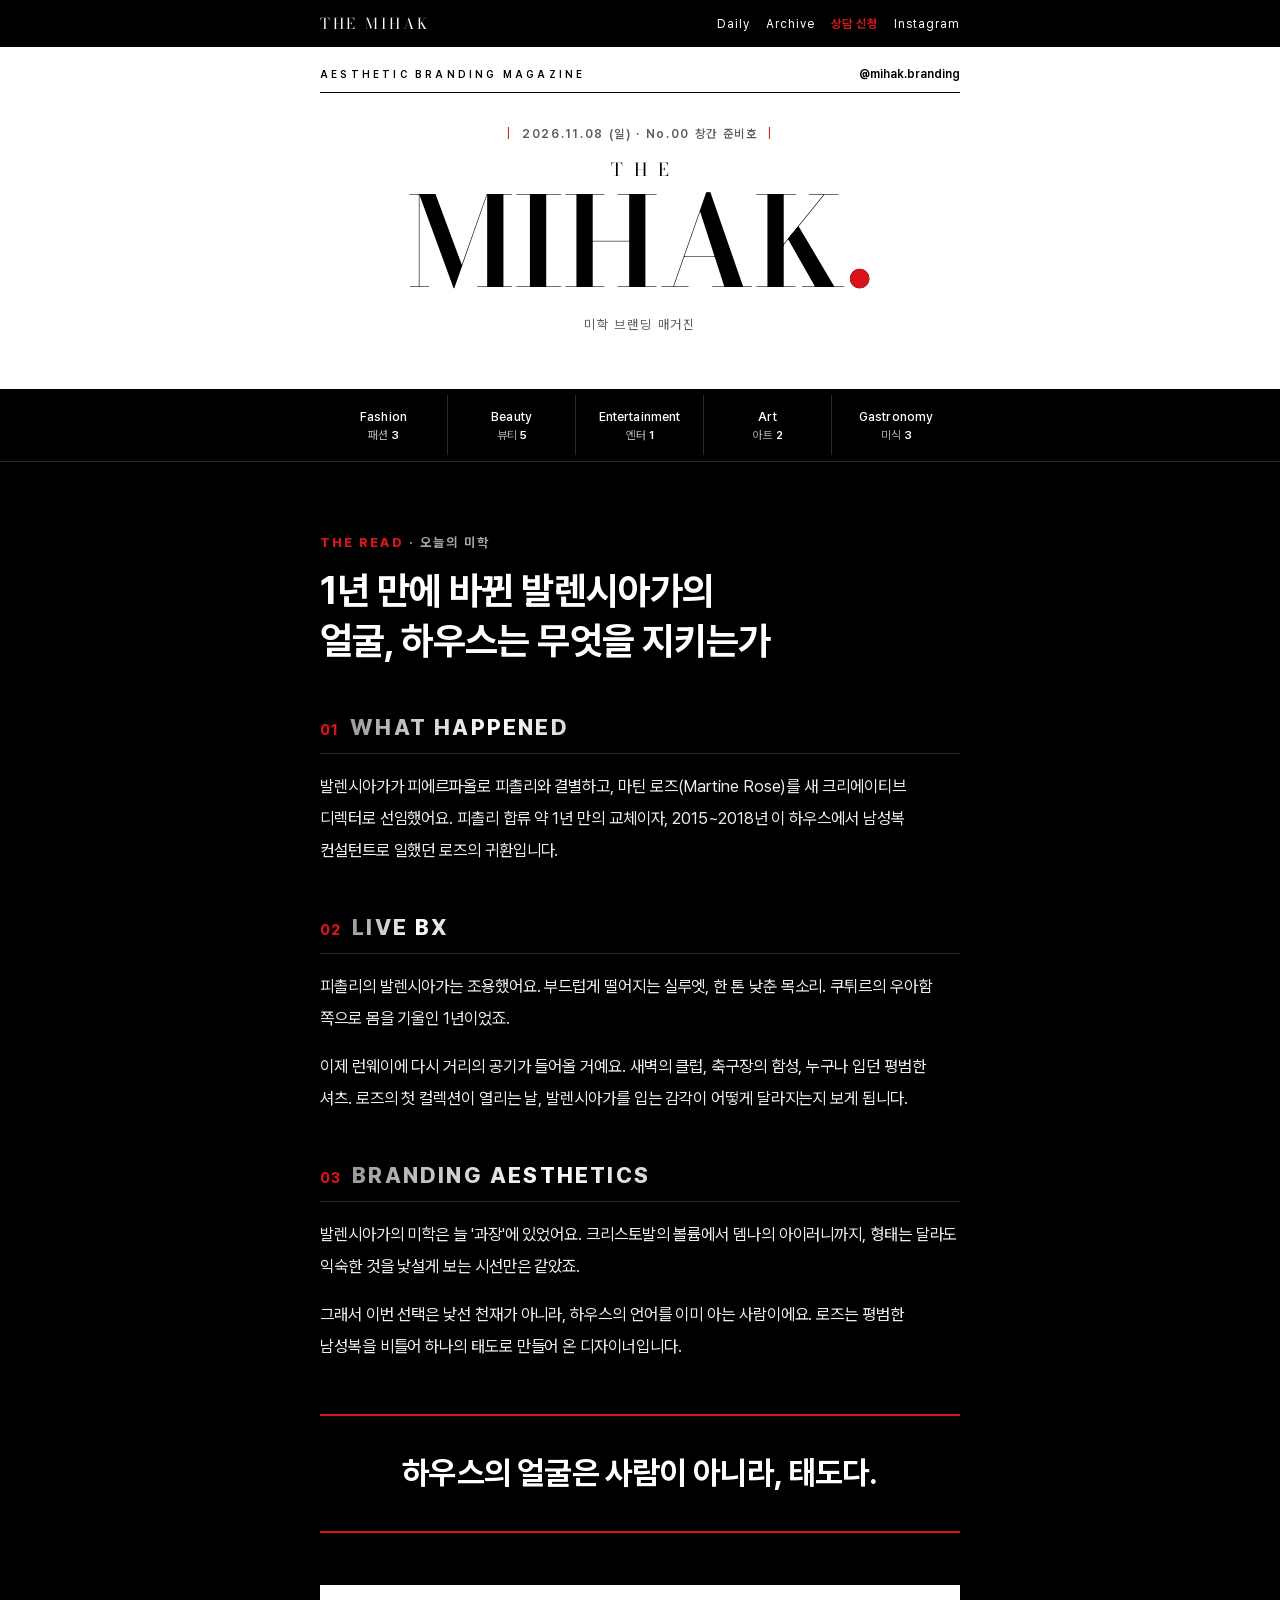
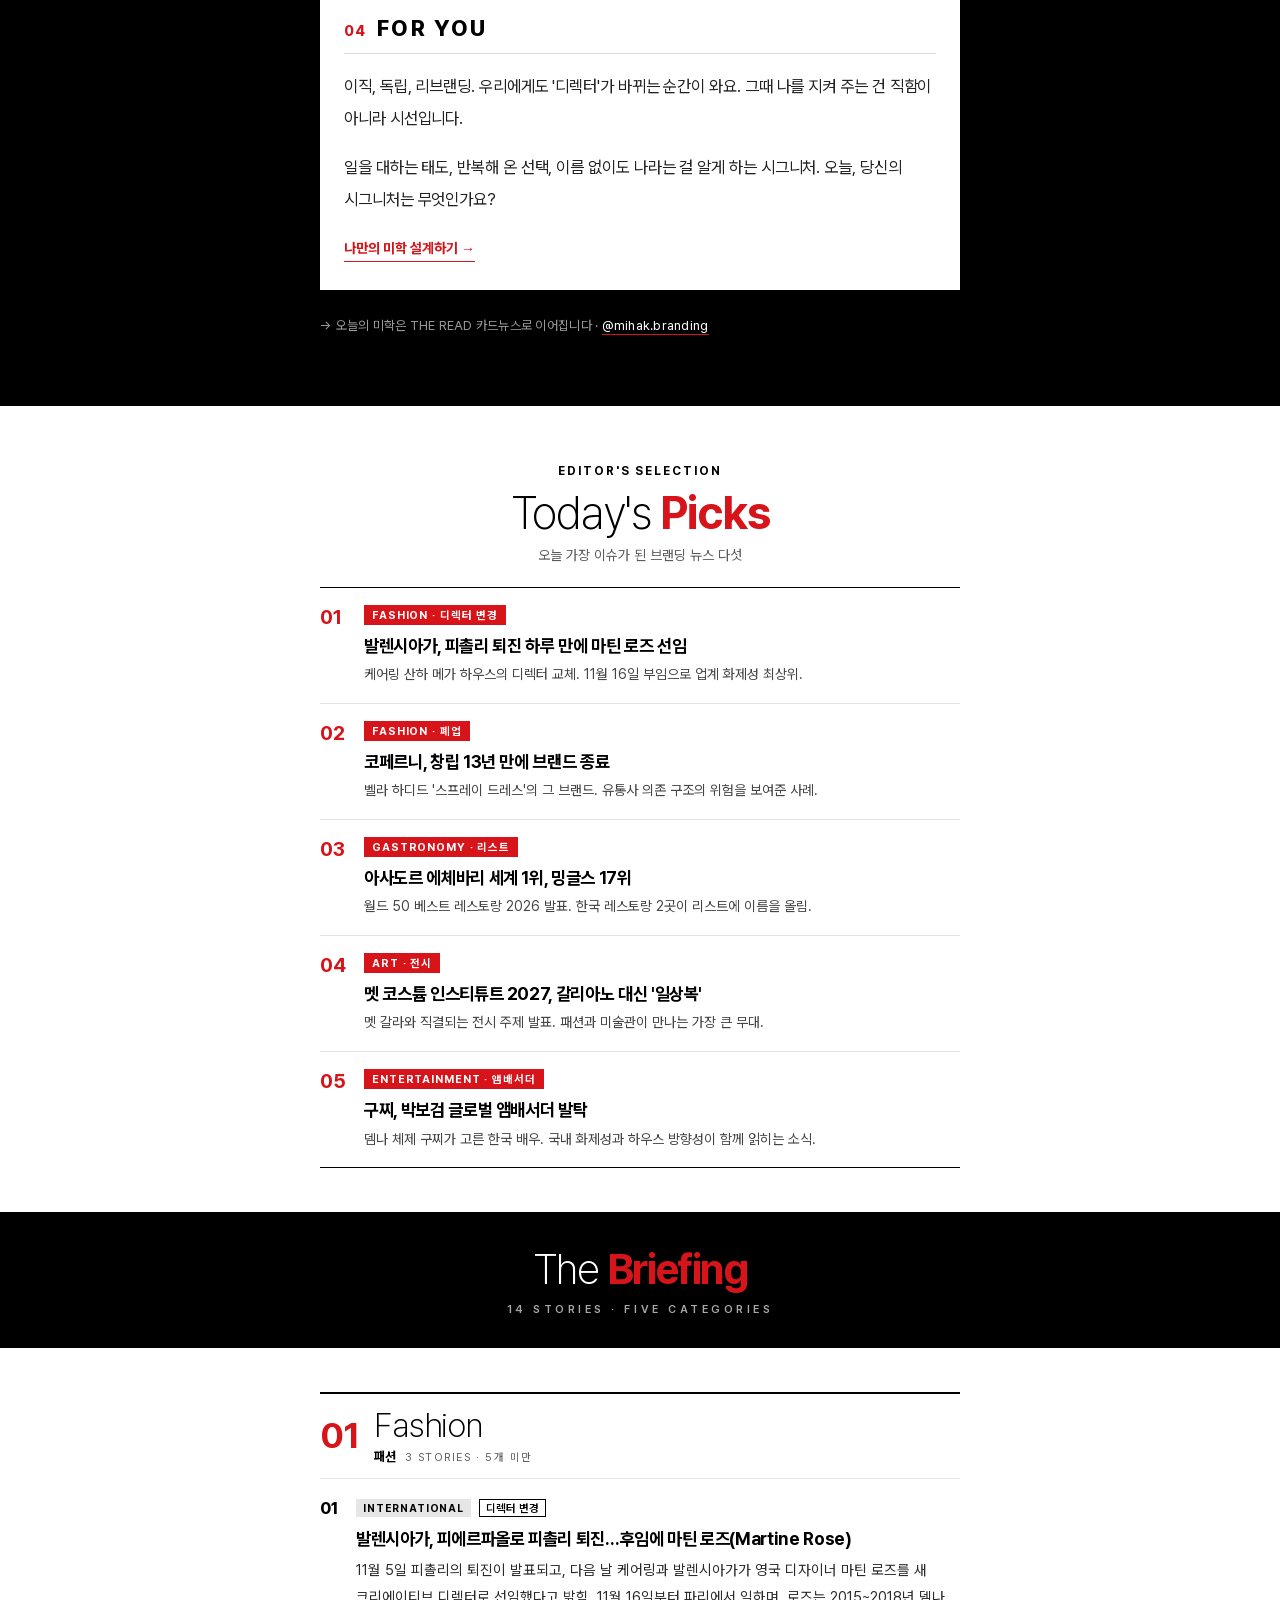
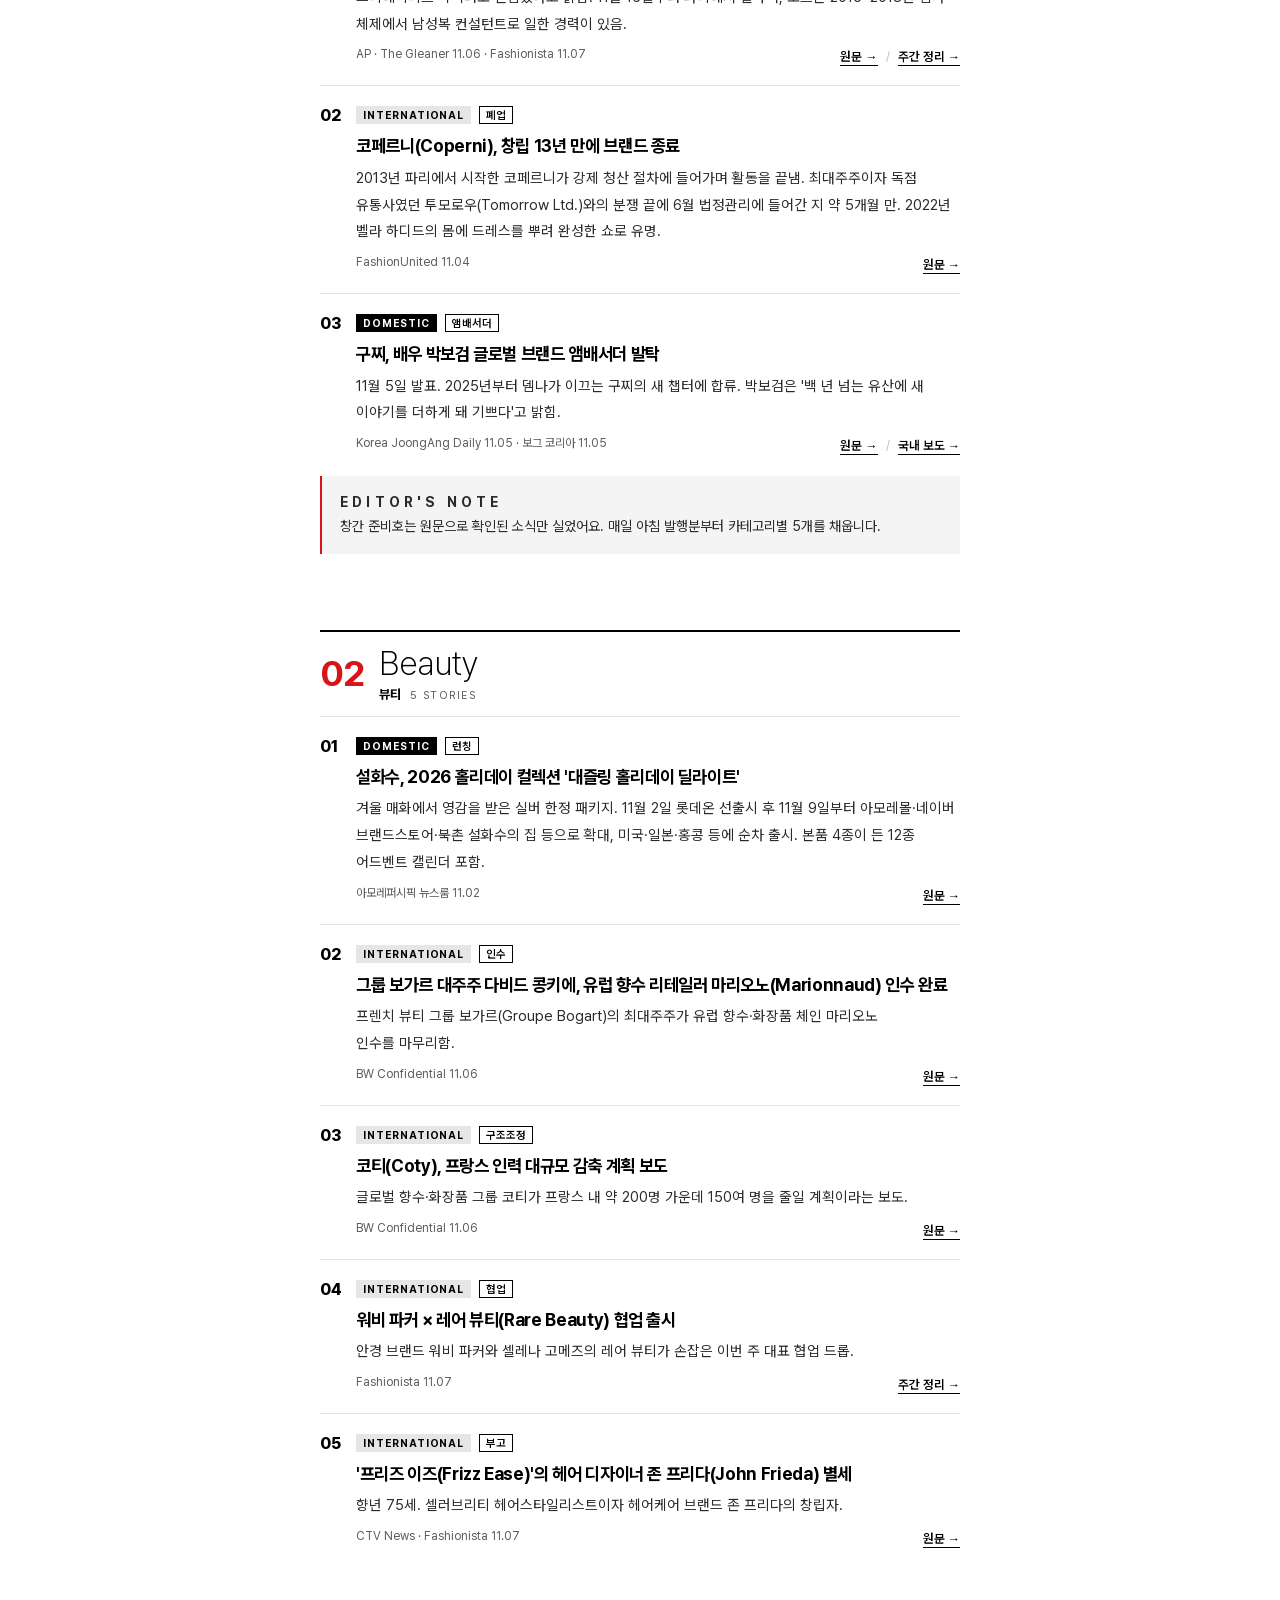
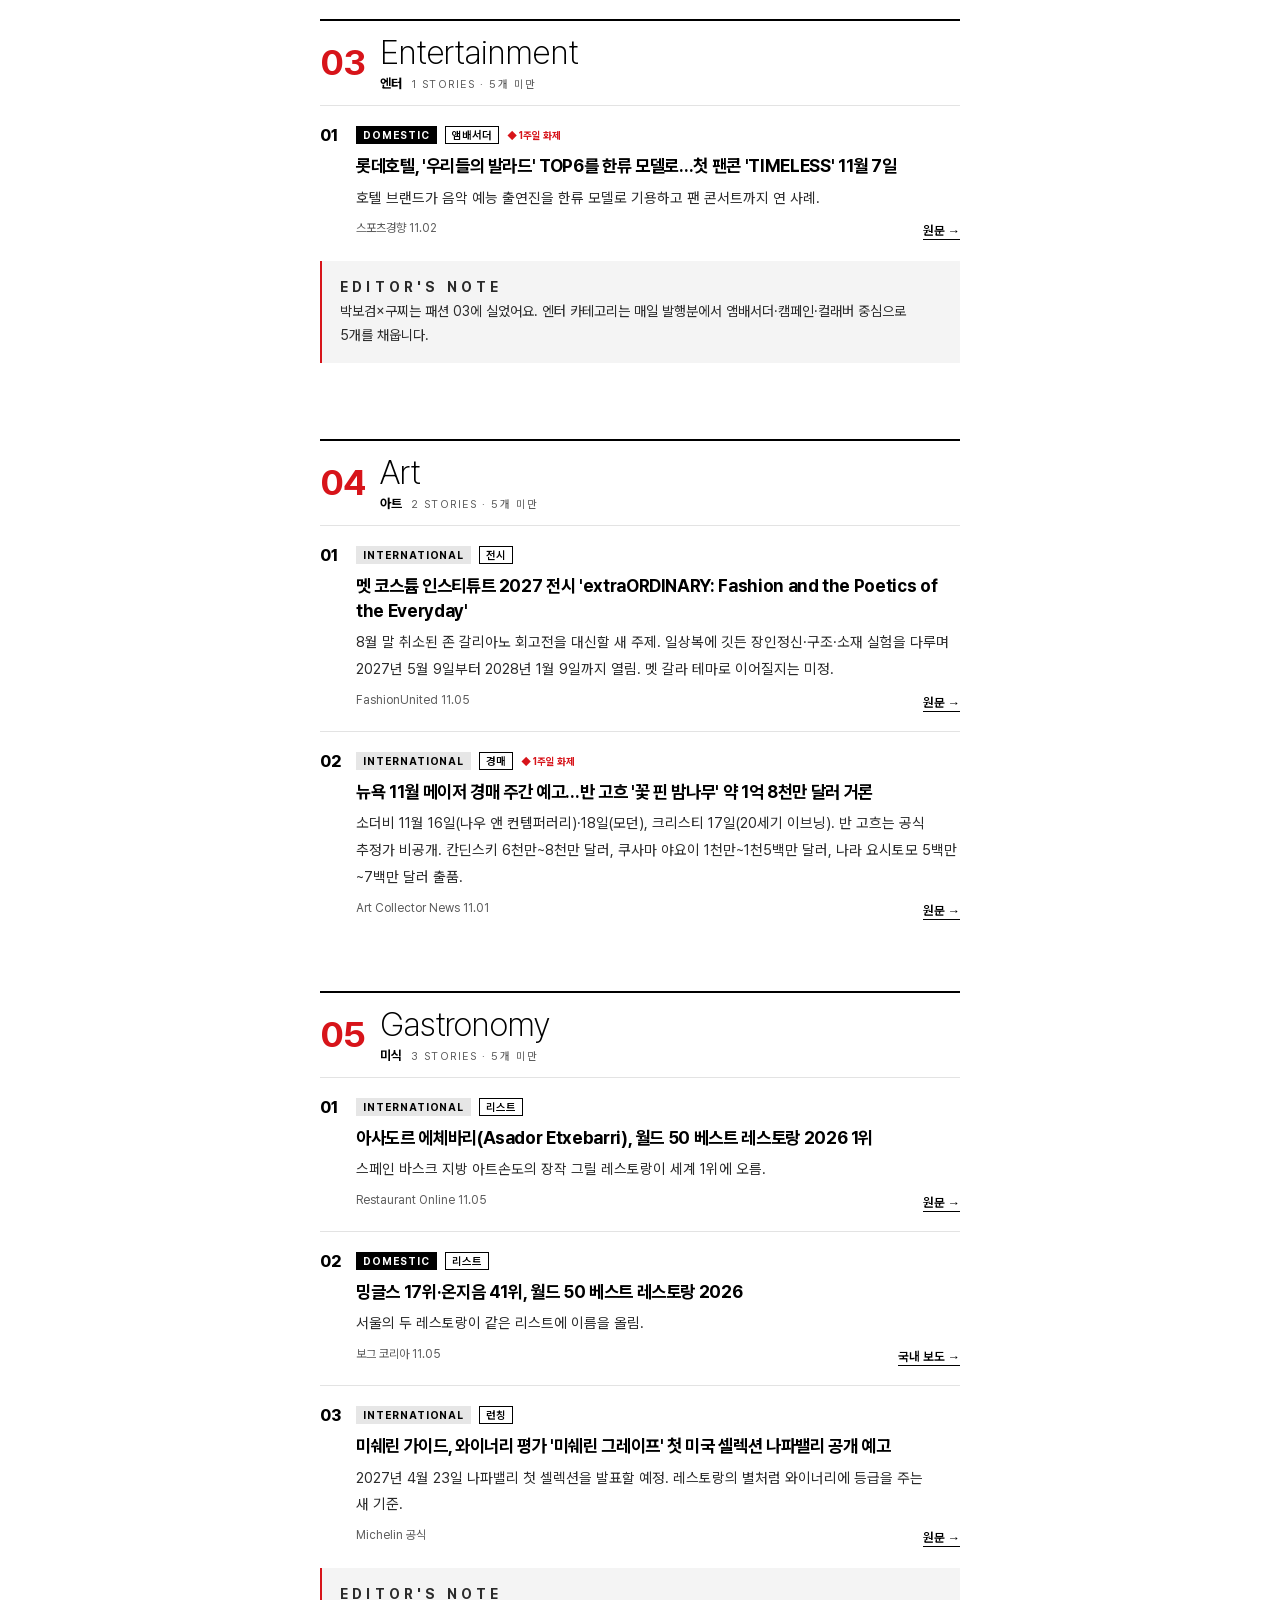
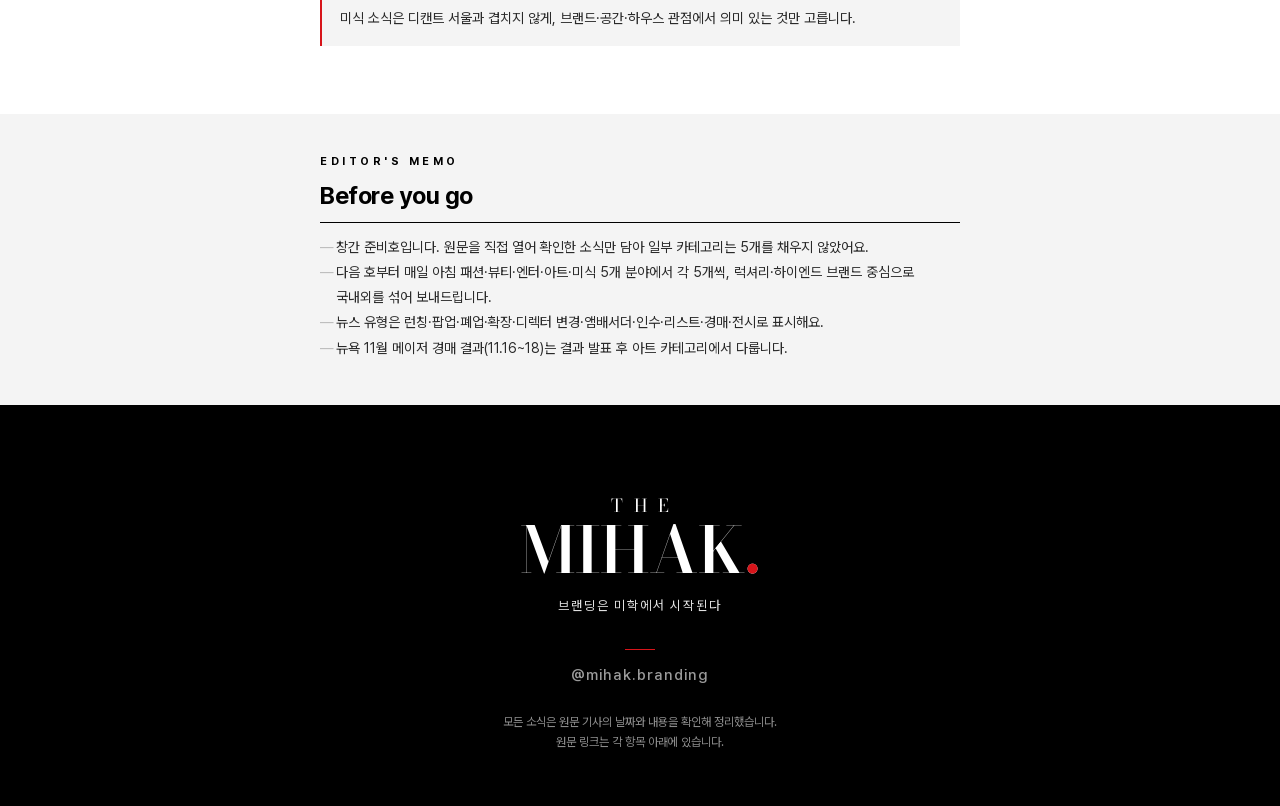
==== commit 47660657: "마스트헤드 태그라인: 미학 브랜딩 매거진 Co-Authored-By: Claude Opus 5.5 <noreply@anthropic.com> Claude-Session: https" ====
--- a/index.html
+++ b/index.html
@@ -20,7 +20,7 @@
 <div class="folio"><span class="cap">Aesthetic Branding Magazine</span><a href="https://www.instagram.com/mihak.branding/" target="_blank" rel="noopener">@mihak.branding</a></div>
 <p class="date"><i>|</i>2026.11.08 (일) · No.00 창간 준비호<i>|</i></p>
 <div class="logo"><span class="the">THE</span><span class="mk">MIHAK<span class="dot">.</span></span></div>
-<p class="tagline">아트디렉터의 미학 브랜딩 매거진 · Daily</p>
+<p class="tagline">미학 브랜딩 매거진</p>
 </div></header>
 <nav class="toc" aria-label="카테고리"><div class="wrap"><a class="toc-item" href="#c1"><span class="toc-en">Fashion</span><span class="toc-ko">패션 <b>3</b></span></a><a class="toc-item" href="#c2"><span class="toc-en">Beauty</span><span class="toc-ko">뷰티 <b>5</b></span></a><a class="toc-item" href="#c3"><span class="toc-en">Entertainment</span><span class="toc-ko">엔터 <b>1</b></span></a><a class="toc-item" href="#c4"><span class="toc-en">Art</span><span class="toc-ko">아트 <b>2</b></span></a><a class="toc-item" href="#c5"><span class="toc-en">Gastronomy</span><span class="toc-ko">미식 <b>3</b></span></a></div></nav>
 <section class="read"><div class="wrap">
--- a/assets/mihak.css
+++ b/assets/mihak.css
@@ -188,3 +188,11 @@
 .cat-en{font-weight:200;font-size:clamp(28px,7.5vw,34px);letter-spacing:-.03em;text-transform:none}
 .toc-en{font-weight:500;letter-spacing:.01em;text-transform:none;font-size:12.5px}
 .arch h1{font-weight:200;letter-spacing:-.035em;text-transform:none;font-size:44px}
+/* Logo — light sweep + blinking rouge dot */
+.logo .mk{background:linear-gradient(105deg,#000 0%,#000 45%,#8f8f8f 48.5%,#e2e2e2 50%,#8f8f8f 51.5%,#000 55%,#000 100%);background-size:400% 100%;
+ -webkit-background-clip:text;background-clip:text;color:transparent;-webkit-text-fill-color:transparent;animation:logoShine 5.5s ease-in-out infinite}
+.foot .logo .mk{background-image:linear-gradient(105deg,#fff 0%,#fff 45%,#8a8a8a 48.5%,#fff 50%,#8a8a8a 51.5%,#fff 55%,#fff 100%)}
+.logo .dot{-webkit-text-fill-color:var(--rouge);color:var(--rouge);display:inline-block;animation:dotBlink 1.6s ease-in-out infinite}
+@keyframes logoShine{0%{background-position:100% 0}55%,100%{background-position:0% 0}}
+@keyframes dotBlink{0%,45%{opacity:1}60%,85%{opacity:.12}100%{opacity:1}}
+@media (prefers-reduced-motion:reduce){.logo .mk,.logo .dot{animation:none}}
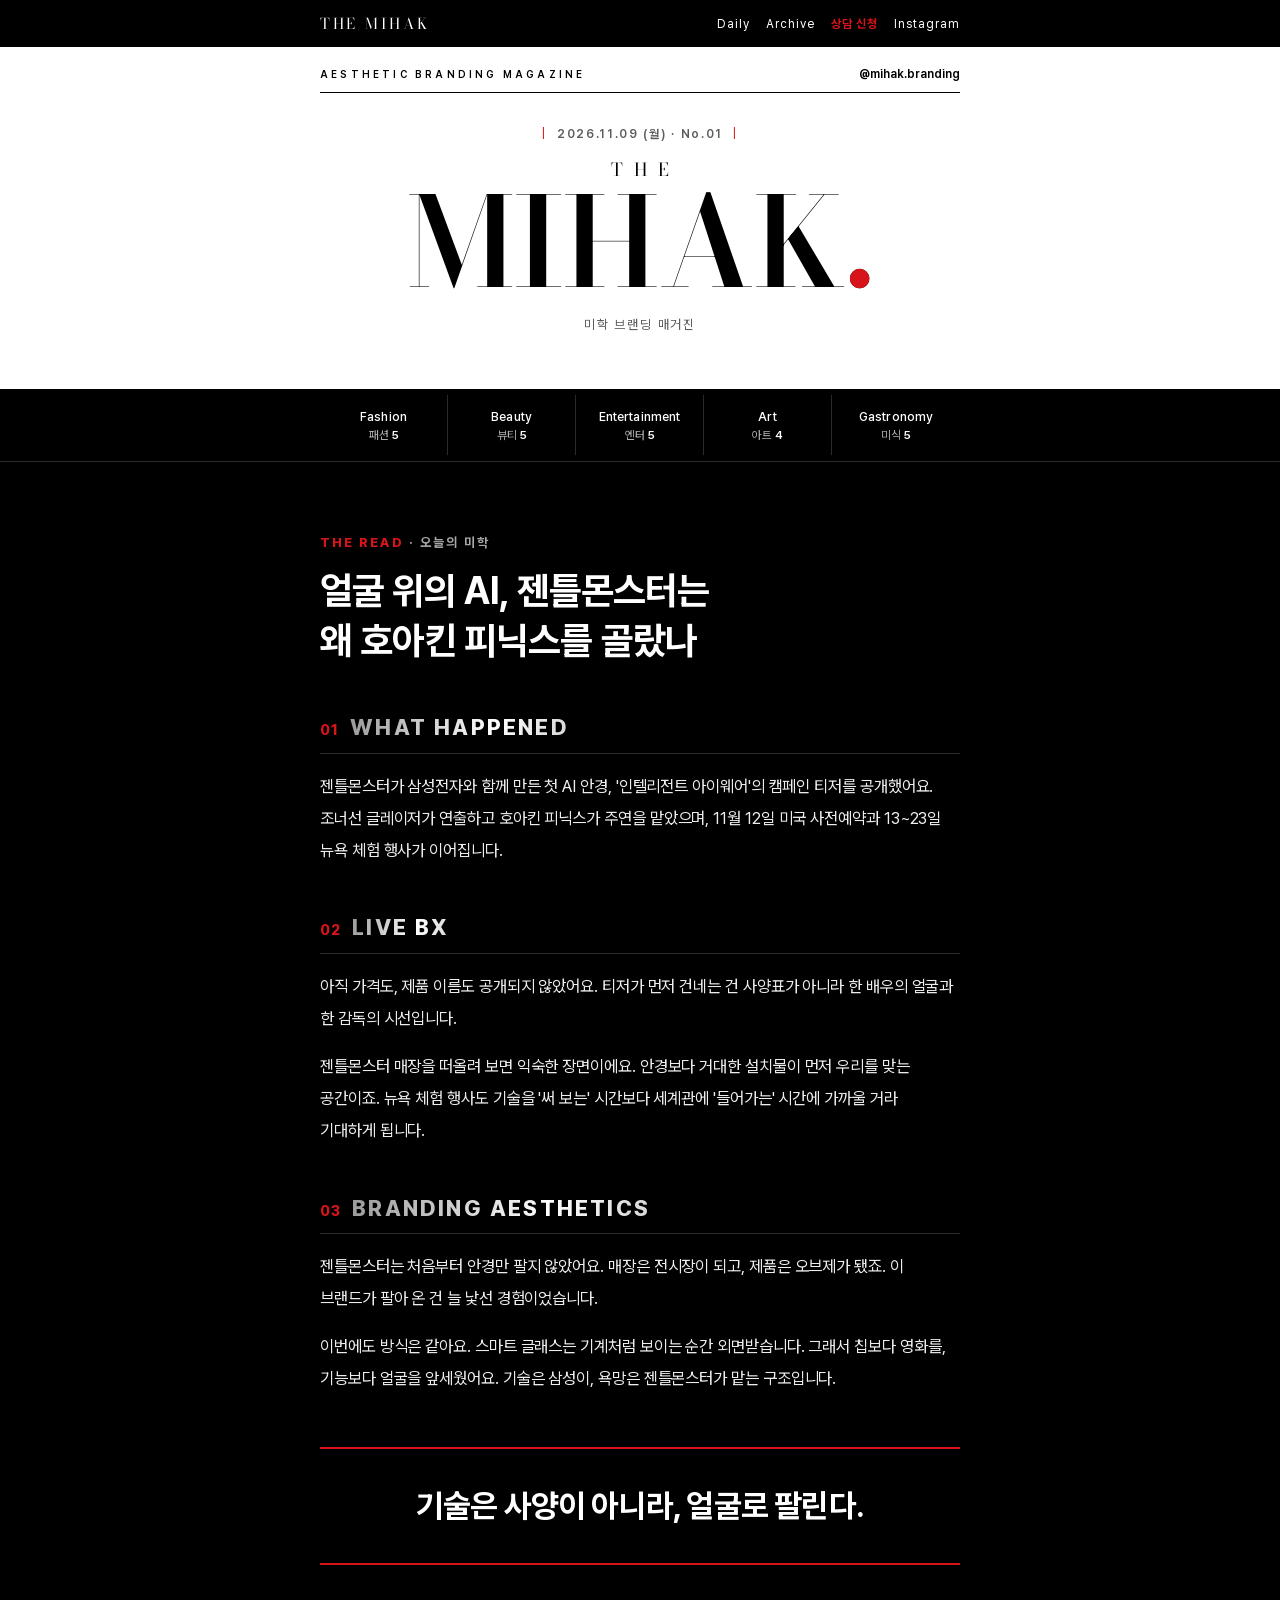
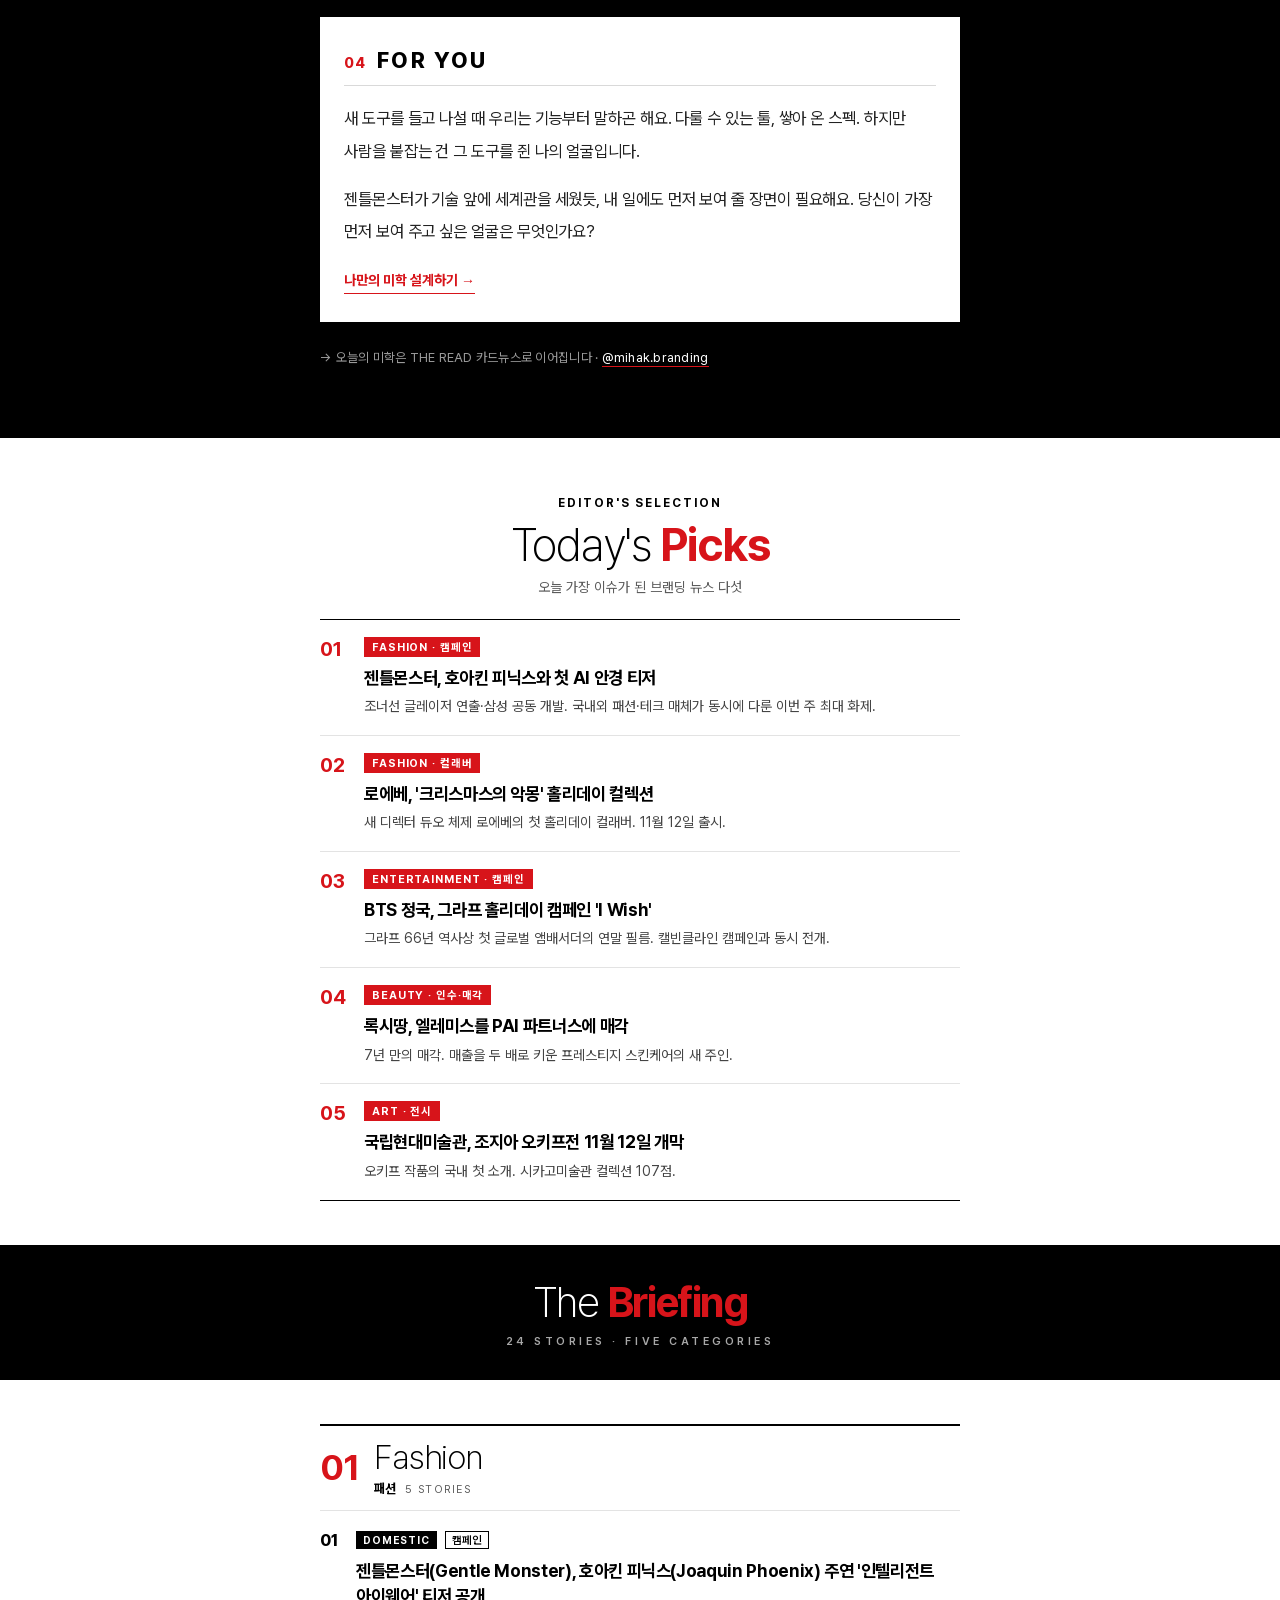
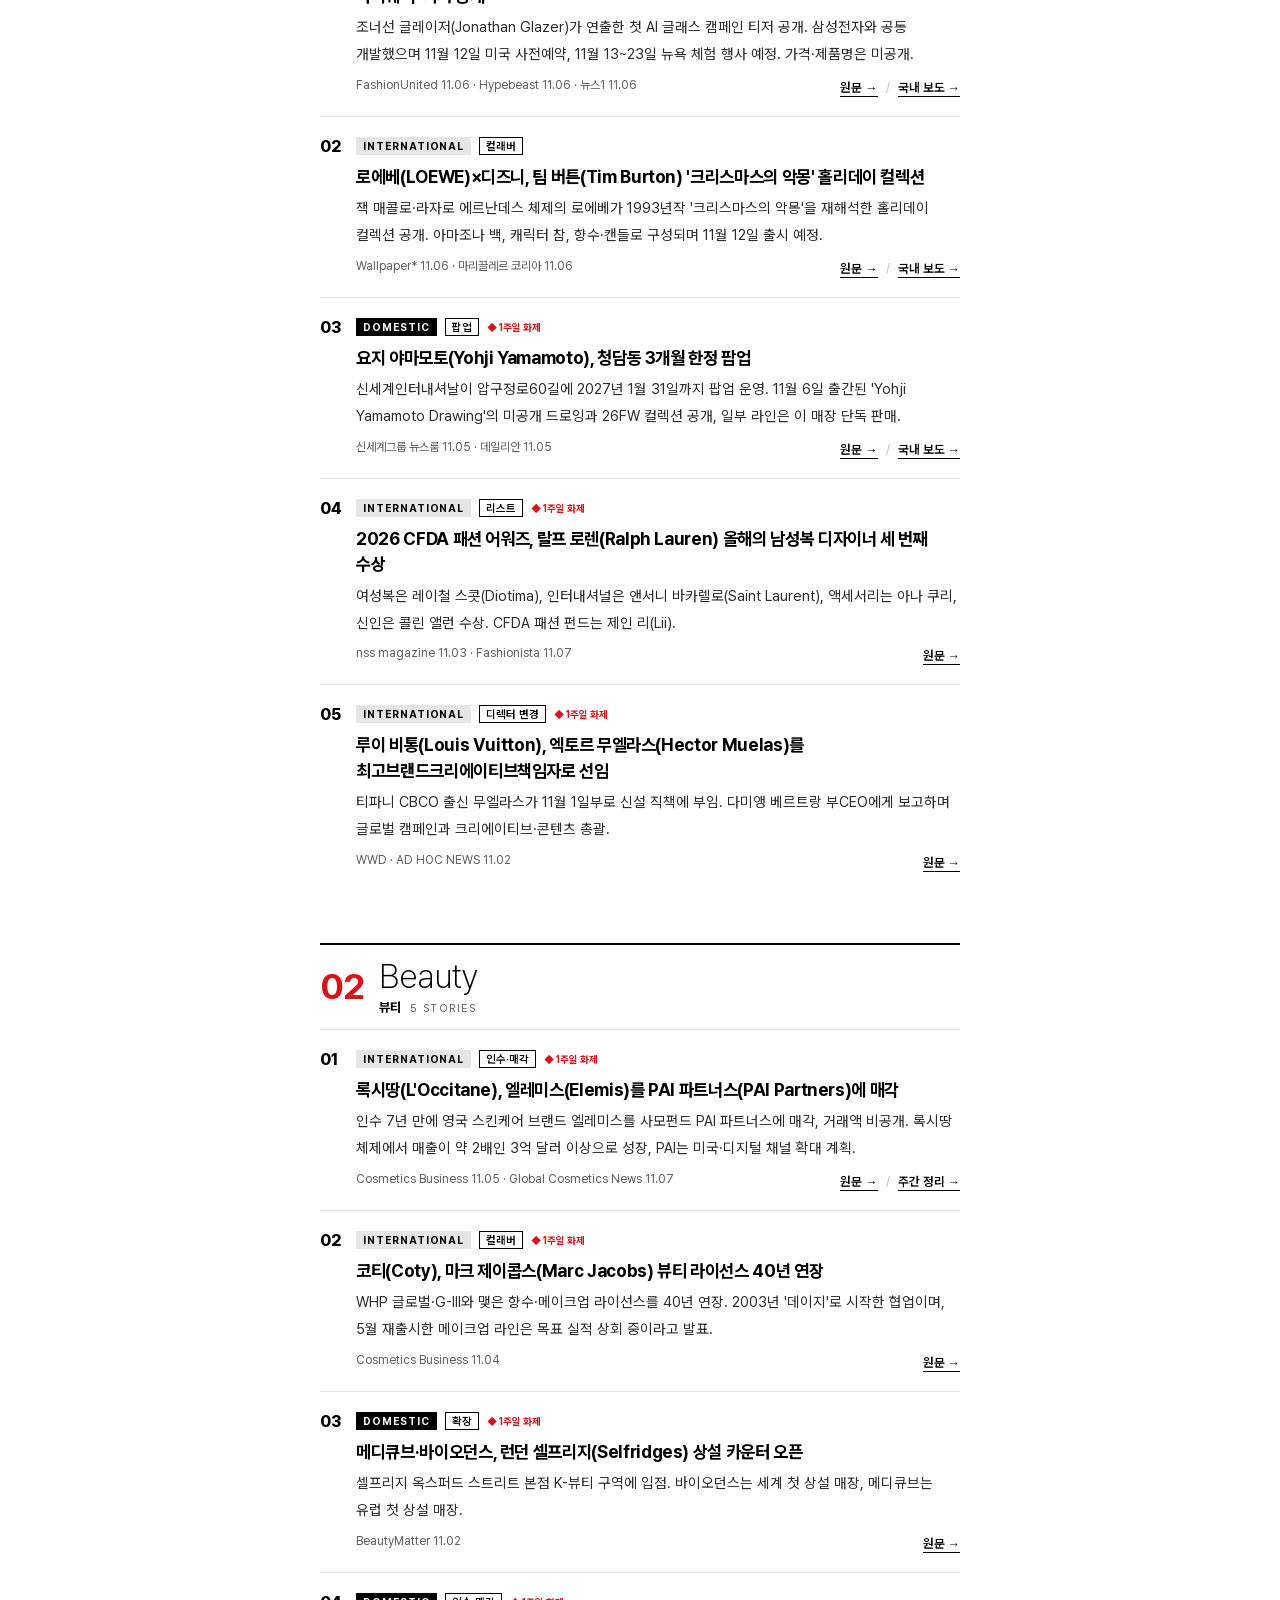
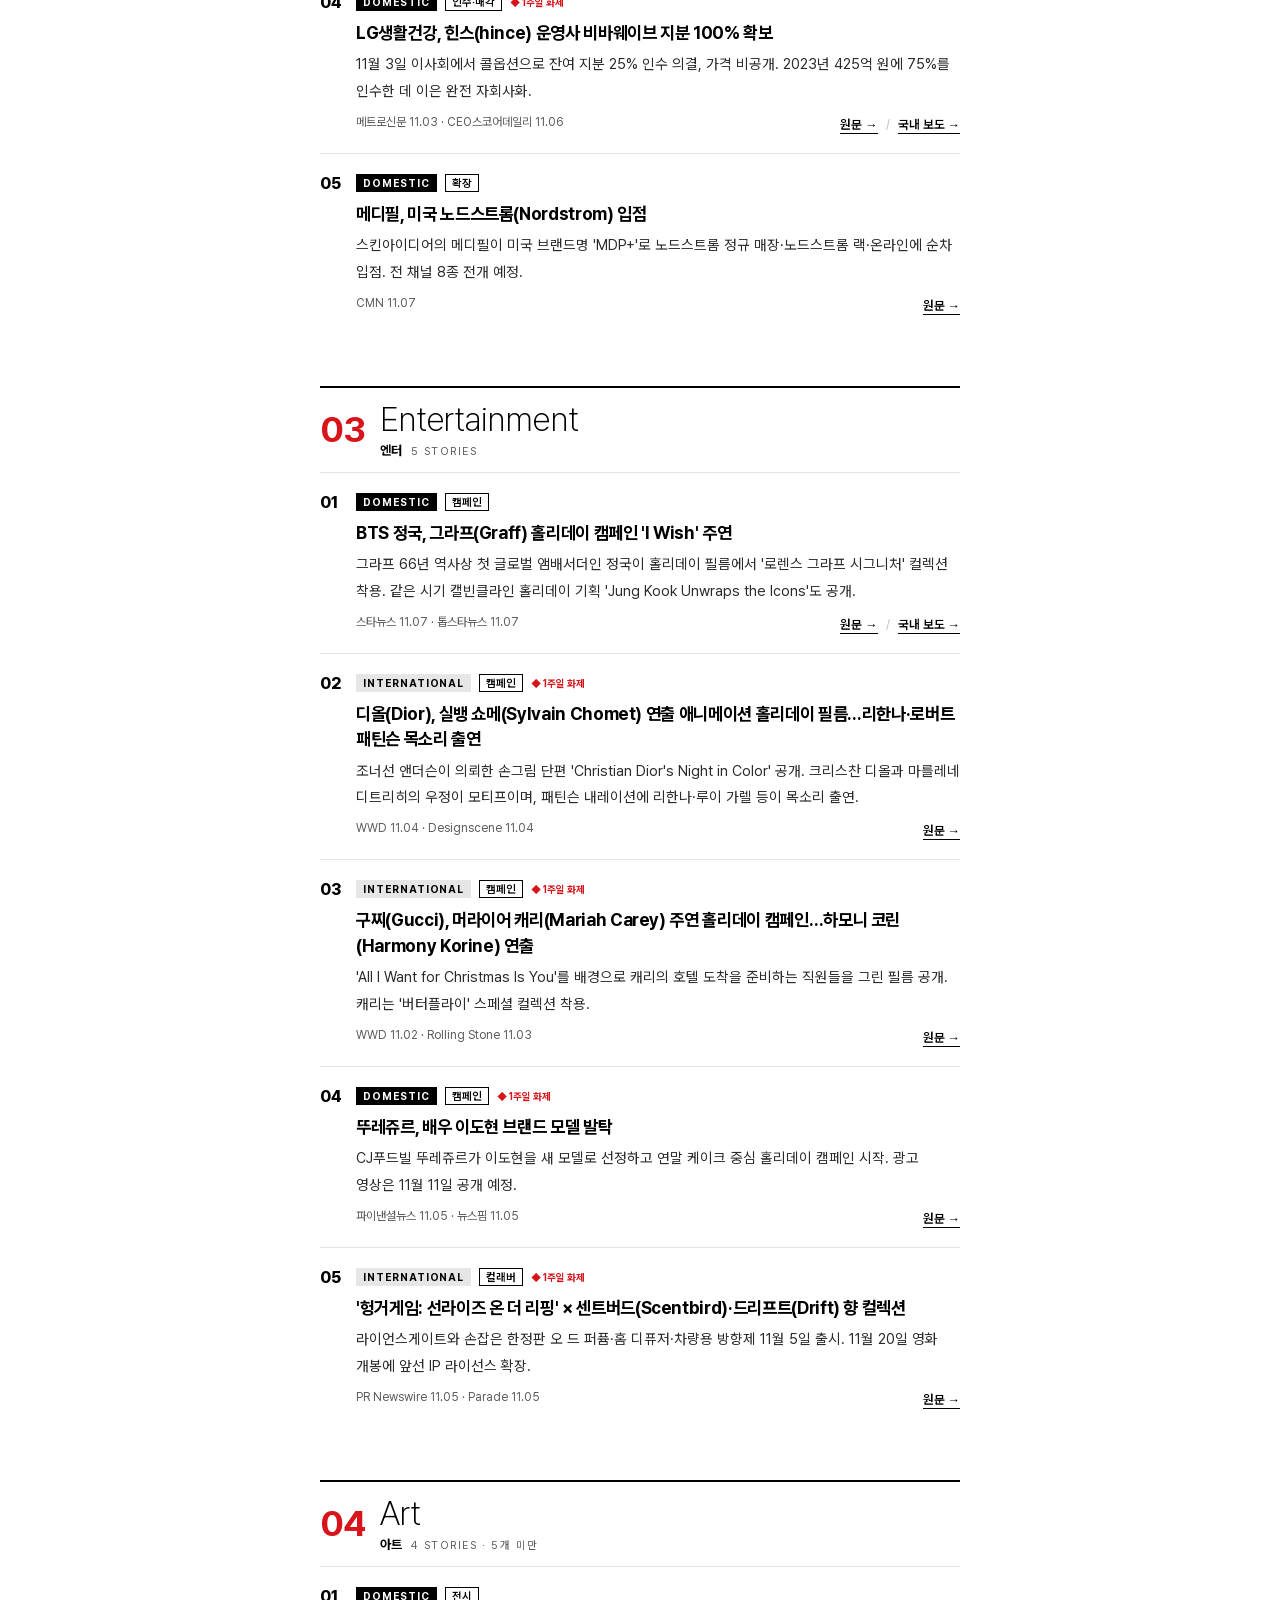
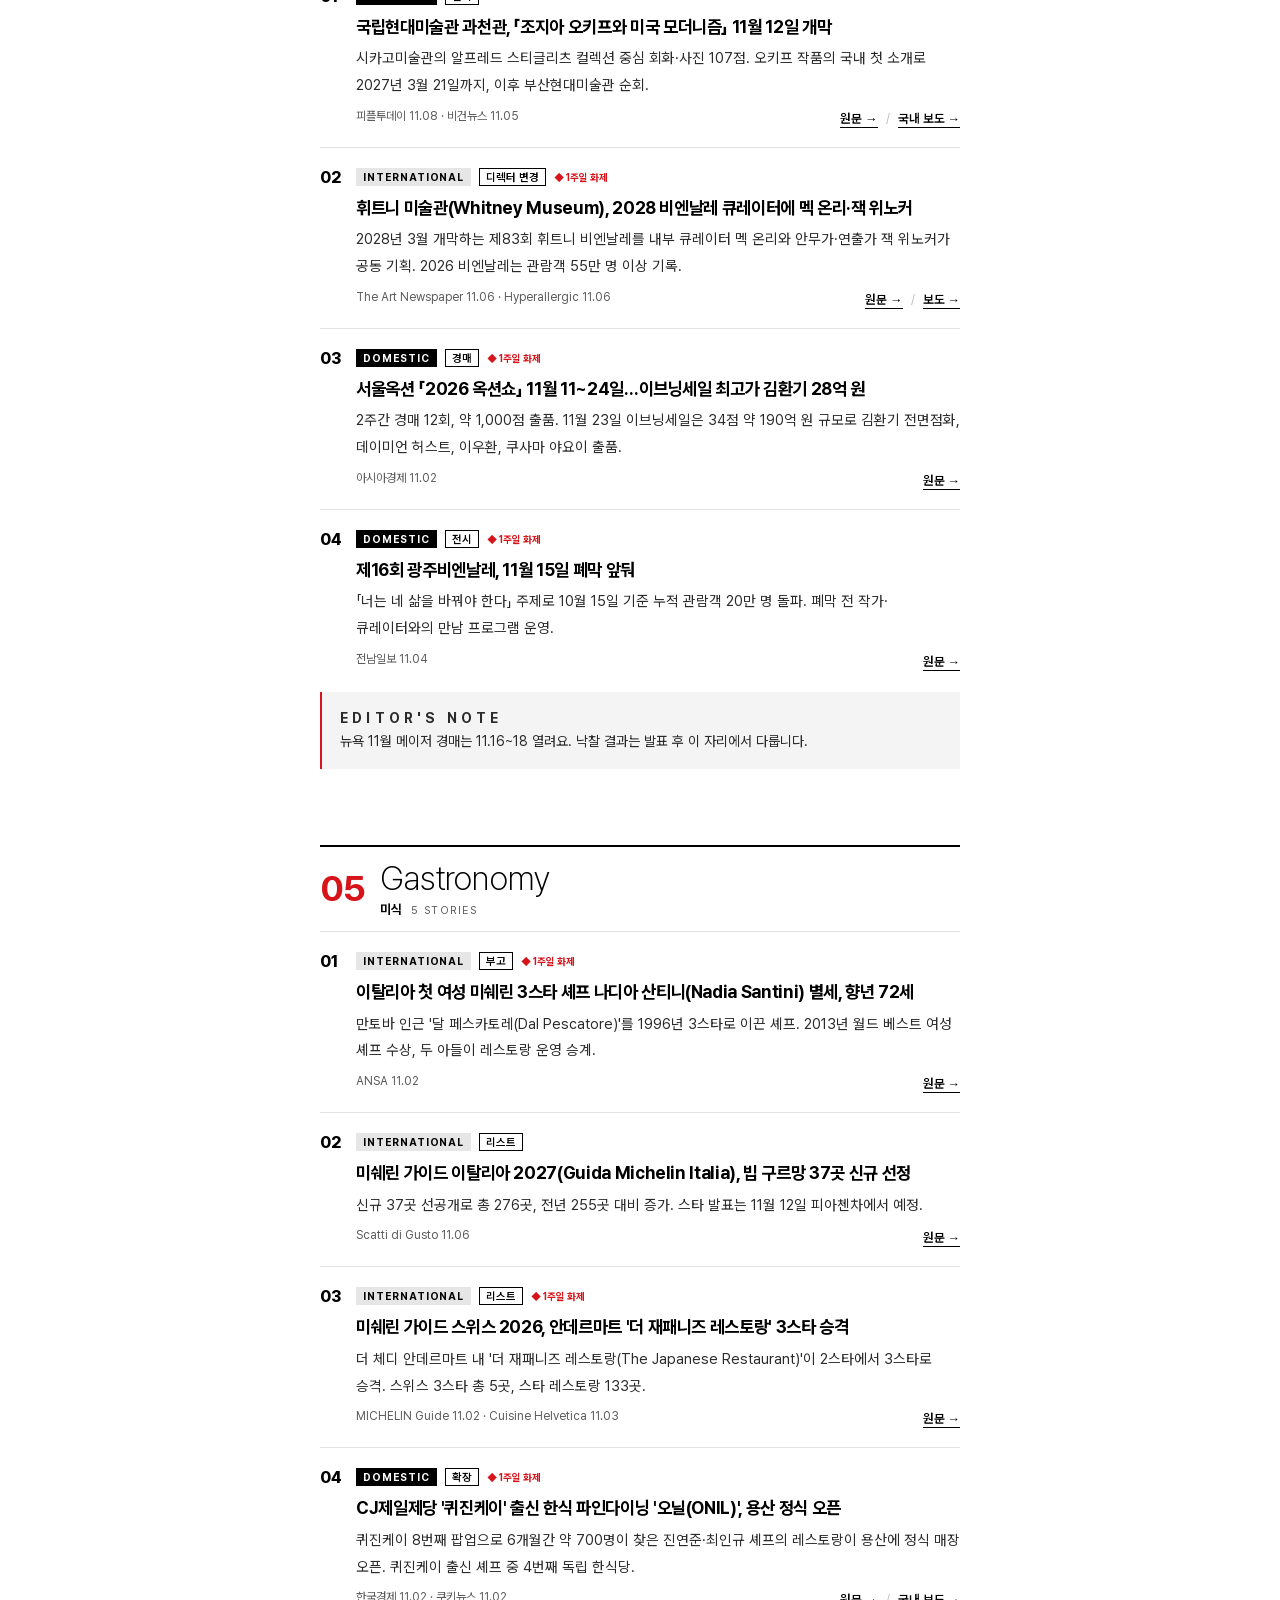
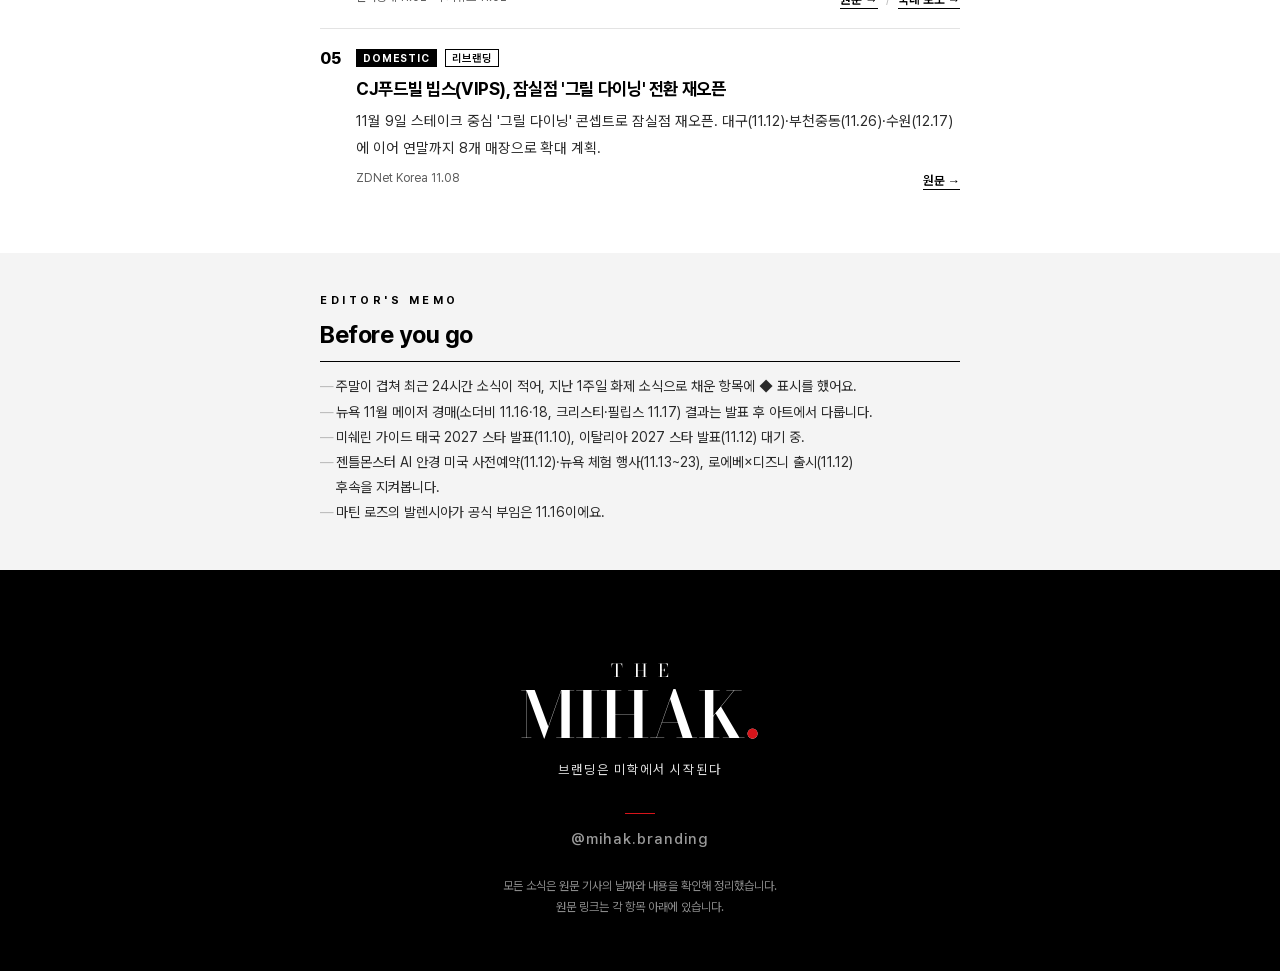
==== commit 383774c6: "데일리 2026.11.09" ====
--- a/index.html
+++ b/index.html
@@ -4,9 +4,9 @@
 <meta charset="utf-8">
 <meta name="viewport" content="width=device-width, initial-scale=1, viewport-fit=cover">
 <title>THE MIHAK — 더 미학 데일리</title>
-<meta name="description" content="아트디렉터의 미학 브랜딩 매거진. 매일 아침 패션·뷰티·엔터·아트·미식 브랜딩 뉴스와 THE READ.">
+<meta name="description" content="미학 브랜딩 매거진. 매일 아침 패션·뷰티·엔터·아트·미식 브랜딩 뉴스와 THE READ.">
 <meta property="og:title" content="THE MIHAK — 더 미학 데일리">
-<meta property="og:description" content="아트디렉터의 미학 브랜딩 매거진. 매일 아침 패션·뷰티·엔터·아트·미식 브랜딩 뉴스와 THE READ.">
+<meta property="og:description" content="미학 브랜딩 매거진. 매일 아침 패션·뷰티·엔터·아트·미식 브랜딩 뉴스와 THE READ.">
 <meta property="og:site_name" content="THE MIHAK">
 <link rel="preconnect" href="https://fonts.googleapis.com"><link rel="preconnect" href="https://fonts.gstatic.com" crossorigin>
 <link rel="stylesheet" href="https://fonts.googleapis.com/css2?family=Bodoni+Moda:ital,opsz,wght@0,6..96,400..900;1,6..96,400..900&display=swap">
@@ -18,24 +18,24 @@
 <a href="">Daily</a><a href="archive/">Archive</a><a class="cta" href="https://forms.gle/mGsi1SWmPyqKrdEK9" target="_blank" rel="noopener">상담 신청</a><a href="https://www.instagram.com/mihak.branding/" target="_blank" rel="noopener">Instagram</a></nav></div></div>
 <header class="mast"><div class="wrap">
 <div class="folio"><span class="cap">Aesthetic Branding Magazine</span><a href="https://www.instagram.com/mihak.branding/" target="_blank" rel="noopener">@mihak.branding</a></div>
-<p class="date"><i>|</i>2026.11.08 (일) · No.00 창간 준비호<i>|</i></p>
+<p class="date"><i>|</i>2026.11.09 (월) · No.01<i>|</i></p>
 <div class="logo"><span class="the">THE</span><span class="mk">MIHAK<span class="dot">.</span></span></div>
 <p class="tagline">미학 브랜딩 매거진</p>
 </div></header>
-<nav class="toc" aria-label="카테고리"><div class="wrap"><a class="toc-item" href="#c1"><span class="toc-en">Fashion</span><span class="toc-ko">패션 <b>3</b></span></a><a class="toc-item" href="#c2"><span class="toc-en">Beauty</span><span class="toc-ko">뷰티 <b>5</b></span></a><a class="toc-item" href="#c3"><span class="toc-en">Entertainment</span><span class="toc-ko">엔터 <b>1</b></span></a><a class="toc-item" href="#c4"><span class="toc-en">Art</span><span class="toc-ko">아트 <b>2</b></span></a><a class="toc-item" href="#c5"><span class="toc-en">Gastronomy</span><span class="toc-ko">미식 <b>3</b></span></a></div></nav>
+<nav class="toc" aria-label="카테고리"><div class="wrap"><a class="toc-item" href="#c1"><span class="toc-en">Fashion</span><span class="toc-ko">패션 <b>5</b></span></a><a class="toc-item" href="#c2"><span class="toc-en">Beauty</span><span class="toc-ko">뷰티 <b>5</b></span></a><a class="toc-item" href="#c3"><span class="toc-en">Entertainment</span><span class="toc-ko">엔터 <b>5</b></span></a><a class="toc-item" href="#c4"><span class="toc-en">Art</span><span class="toc-ko">아트 <b>4</b></span></a><a class="toc-item" href="#c5"><span class="toc-en">Gastronomy</span><span class="toc-ko">미식 <b>5</b></span></a></div></nav>
 <section class="read"><div class="wrap">
 <p class="kick"><b>THE READ</b> · 오늘의 미학</p>
-<h2>1년 만에 바뀐 발렌시아가의 얼굴, 하우스는 무엇을 지키는가</h2>
-<div class="rs"><p class="rs-k"><span class="rs-n">01</span><span class="rs-t">WHAT HAPPENED</span></p><p>발렌시아가가 피에르파올로 피촐리와 결별하고, 마틴 로즈(Martine Rose)를 새 크리에이티브 디렉터로 선임했어요. 피촐리 합류 약 1년 만의 교체이자, 2015~2018년 이 하우스에서 남성복 컨설턴트로 일했던 로즈의 귀환입니다.</p></div><div class="rs"><p class="rs-k"><span class="rs-n">02</span><span class="rs-t">LIVE BX</span></p><p>피촐리의 발렌시아가는 조용했어요. 부드럽게 떨어지는 실루엣, 한 톤 낮춘 목소리. 쿠튀르의 우아함 쪽으로 몸을 기울인 1년이었죠.</p><p>이제 런웨이에 다시 거리의 공기가 들어올 거예요. 새벽의 클럽, 축구장의 함성, 누구나 입던 평범한 셔츠. 로즈의 첫 컬렉션이 열리는 날, 발렌시아가를 입는 감각이 어떻게 달라지는지 보게 됩니다.</p></div><div class="rs"><p class="rs-k"><span class="rs-n">03</span><span class="rs-t">BRANDING AESTHETICS</span></p><p>발렌시아가의 미학은 늘 &#x27;과장&#x27;에 있었어요. 크리스토발의 볼륨에서 뎀나의 아이러니까지, 형태는 달라도 익숙한 것을 낯설게 보는 시선만은 같았죠.</p><p>그래서 이번 선택은 낯선 천재가 아니라, 하우스의 언어를 이미 아는 사람이에요. 로즈는 평범한 남성복을 비틀어 하나의 태도로 만들어 온 디자이너입니다.</p></div><blockquote class="rq">하우스의 얼굴은 사람이 아니라, 태도다.</blockquote><div class="fy"><p class="rs-k"><span class="rs-n">04</span><span class="rs-t">FOR YOU</span></p><p>이직, 독립, 리브랜딩. 우리에게도 &#x27;디렉터&#x27;가 바뀌는 순간이 와요. 그때 나를 지켜 주는 건 직함이 아니라 시선입니다.</p><p>일을 대하는 태도, 반복해 온 선택, 이름 없이도 나라는 걸 알게 하는 시그니처. 오늘, 당신의 시그니처는 무엇인가요?</p><a class="fy-cta" href="https://forms.gle/mGsi1SWmPyqKrdEK9" target="_blank" rel="noopener">나만의 미학 설계하기 <span class="arr">→</span></a></div>
+<h2>얼굴 위의 AI, 젠틀몬스터는 왜 호아킨 피닉스를 골랐나</h2>
+<div class="rs"><p class="rs-k"><span class="rs-n">01</span><span class="rs-t">WHAT HAPPENED</span></p><p>젠틀몬스터가 삼성전자와 함께 만든 첫 AI 안경, &#x27;인텔리전트 아이웨어&#x27;의 캠페인 티저를 공개했어요. 조너선 글레이저가 연출하고 호아킨 피닉스가 주연을 맡았으며, 11월 12일 미국 사전예약과 13~23일 뉴욕 체험 행사가 이어집니다.</p></div><div class="rs"><p class="rs-k"><span class="rs-n">02</span><span class="rs-t">LIVE BX</span></p><p>아직 가격도, 제품 이름도 공개되지 않았어요. 티저가 먼저 건네는 건 사양표가 아니라 한 배우의 얼굴과 한 감독의 시선입니다.</p><p>젠틀몬스터 매장을 떠올려 보면 익숙한 장면이에요. 안경보다 거대한 설치물이 먼저 우리를 맞는 공간이죠. 뉴욕 체험 행사도 기술을 &#x27;써 보는&#x27; 시간보다 세계관에 &#x27;들어가는&#x27; 시간에 가까울 거라 기대하게 됩니다.</p></div><div class="rs"><p class="rs-k"><span class="rs-n">03</span><span class="rs-t">BRANDING AESTHETICS</span></p><p>젠틀몬스터는 처음부터 안경만 팔지 않았어요. 매장은 전시장이 되고, 제품은 오브제가 됐죠. 이 브랜드가 팔아 온 건 늘 낯선 경험이었습니다.</p><p>이번에도 방식은 같아요. 스마트 글래스는 기계처럼 보이는 순간 외면받습니다. 그래서 칩보다 영화를, 기능보다 얼굴을 앞세웠어요. 기술은 삼성이, 욕망은 젠틀몬스터가 맡는 구조입니다.</p></div><blockquote class="rq">기술은 사양이 아니라, 얼굴로 팔린다.</blockquote><div class="fy"><p class="rs-k"><span class="rs-n">04</span><span class="rs-t">FOR YOU</span></p><p>새 도구를 들고 나설 때 우리는 기능부터 말하곤 해요. 다룰 수 있는 툴, 쌓아 온 스펙. 하지만 사람을 붙잡는 건 그 도구를 쥔 나의 얼굴입니다.</p><p>젠틀몬스터가 기술 앞에 세계관을 세웠듯, 내 일에도 먼저 보여 줄 장면이 필요해요. 당신이 가장 먼저 보여 주고 싶은 얼굴은 무엇인가요?</p><a class="fy-cta" href="https://forms.gle/mGsi1SWmPyqKrdEK9" target="_blank" rel="noopener">나만의 미학 설계하기 <span class="arr">→</span></a></div>
 <p class="card">→ 오늘의 미학은 THE READ 카드뉴스로 이어집니다 · <a href="https://www.instagram.com/mihak.branding/" target="_blank" rel="noopener">@mihak.branding</a></p>
 </div></section>
 <section class="picks"><div class="wrap">
 <div class="sec-head"><p class="bar">EDITOR'S SELECTION</p><h2>Today's <em>Picks</em></h2><p>오늘 가장 이슈가 된 브랜딩 뉴스 다섯</p></div>
-<ol><li class="pick"><span class="pick-no">01</span><div class="pick-body"><span class="chip">FASHION · 디렉터 변경</span><p class="pick-h">발렌시아가, 피촐리 퇴진 하루 만에 마틴 로즈 선임</p><p class="pick-why">케어링 산하 메가 하우스의 디렉터 교체. 11월 16일 부임으로 업계 화제성 최상위.</p></div></li><li class="pick"><span class="pick-no">02</span><div class="pick-body"><span class="chip">FASHION · 폐업</span><p class="pick-h">코페르니, 창립 13년 만에 브랜드 종료</p><p class="pick-why">벨라 하디드 &#x27;스프레이 드레스&#x27;의 그 브랜드. 유통사 의존 구조의 위험을 보여준 사례.</p></div></li><li class="pick"><span class="pick-no">03</span><div class="pick-body"><span class="chip">GASTRONOMY · 리스트</span><p class="pick-h">아사도르 에체바리 세계 1위, 밍글스 17위</p><p class="pick-why">월드 50 베스트 레스토랑 2026 발표. 한국 레스토랑 2곳이 리스트에 이름을 올림.</p></div></li><li class="pick"><span class="pick-no">04</span><div class="pick-body"><span class="chip">ART · 전시</span><p class="pick-h">멧 코스튬 인스티튜트 2027, 갈리아노 대신 &#x27;일상복&#x27;</p><p class="pick-why">멧 갈라와 직결되는 전시 주제 발표. 패션과 미술관이 만나는 가장 큰 무대.</p></div></li><li class="pick"><span class="pick-no">05</span><div class="pick-body"><span class="chip">ENTERTAINMENT · 앰배서더</span><p class="pick-h">구찌, 박보검 글로벌 앰배서더 발탁</p><p class="pick-why">뎀나 체제 구찌가 고른 한국 배우. 국내 화제성과 하우스 방향성이 함께 읽히는 소식.</p></div></li></ol>
+<ol><li class="pick"><span class="pick-no">01</span><div class="pick-body"><span class="chip">FASHION · 캠페인</span><p class="pick-h">젠틀몬스터, 호아킨 피닉스와 첫 AI 안경 티저</p><p class="pick-why">조너선 글레이저 연출·삼성 공동 개발. 국내외 패션·테크 매체가 동시에 다룬 이번 주 최대 화제.</p></div></li><li class="pick"><span class="pick-no">02</span><div class="pick-body"><span class="chip">FASHION · 컬래버</span><p class="pick-h">로에베, &#x27;크리스마스의 악몽&#x27; 홀리데이 컬렉션</p><p class="pick-why">새 디렉터 듀오 체제 로에베의 첫 홀리데이 컬래버. 11월 12일 출시.</p></div></li><li class="pick"><span class="pick-no">03</span><div class="pick-body"><span class="chip">ENTERTAINMENT · 캠페인</span><p class="pick-h">BTS 정국, 그라프 홀리데이 캠페인 &#x27;I Wish&#x27;</p><p class="pick-why">그라프 66년 역사상 첫 글로벌 앰배서더의 연말 필름. 캘빈클라인 캠페인과 동시 전개.</p></div></li><li class="pick"><span class="pick-no">04</span><div class="pick-body"><span class="chip">BEAUTY · 인수·매각</span><p class="pick-h">록시땅, 엘레미스를 PAI 파트너스에 매각</p><p class="pick-why">7년 만의 매각. 매출을 두 배로 키운 프레스티지 스킨케어의 새 주인.</p></div></li><li class="pick"><span class="pick-no">05</span><div class="pick-body"><span class="chip">ART · 전시</span><p class="pick-h">국립현대미술관, 조지아 오키프전 11월 12일 개막</p><p class="pick-why">오키프 작품의 국내 첫 소개. 시카고미술관 컬렉션 107점.</p></div></li></ol>
 </div></section>
-<div class="band"><div class="wrap"><div class="b-t">The <em>Briefing</em></div><span class="cap">14 stories · five categories</span></div></div>
-<section class="cat" id="c1"><div class="wrap"><header class="cat-head"><span class="cat-idx">01</span><div><span class="cat-en">Fashion</span><span class="cat-sub"><b>패션</b>3 STORIES · 5개 미만</span></div></header><article class="item"><span class="item-no">01</span><div class="item-body"><div class="item-meta"><span class="side glo">INTERNATIONAL</span><span class="type">디렉터 변경</span></div><h3 class="item-h">발렌시아가, 피에르파올로 피촐리 퇴진…후임에 마틴 로즈(Martine Rose)</h3><p class="item-s">11월 5일 피촐리의 퇴진이 발표되고, 다음 날 케어링과 발렌시아가가 영국 디자이너 마틴 로즈를 새 크리에이티브 디렉터로 선임했다고 밝힘. 11월 16일부터 파리에서 일하며, 로즈는 2015~2018년 뎀나 체제에서 남성복 컨설턴트로 일한 경력이 있음.</p><div class="item-src"><span>AP · The Gleaner 11.06 · Fashionista 11.07</span><span class="links"><a href="https://jamaica-gleaner.com/article/lifestyle/20261108/martine-rose-named-balenciaga-creative-director" target="_blank" rel="noopener">원문 <span class="arr">→</span></a><span class="sep">/</span><a href="https://fashionista.com/2026/11/fashion-news-you-need-to-know-november-7" target="_blank" rel="noopener">주간 정리 <span class="arr">→</span></a></span></div></div></article><article class="item"><span class="item-no">02</span><div class="item-body"><div class="item-meta"><span class="side glo">INTERNATIONAL</span><span class="type">폐업</span></div><h3 class="item-h">코페르니(Coperni), 창립 13년 만에 브랜드 종료</h3><p class="item-s">2013년 파리에서 시작한 코페르니가 강제 청산 절차에 들어가며 활동을 끝냄. 최대주주이자 독점 유통사였던 투모로우(Tomorrow Ltd.)와의 분쟁 끝에 6월 법정관리에 들어간 지 약 5개월 만. 2022년 벨라 하디드의 몸에 드레스를 뿌려 완성한 쇼로 유명.</p><div class="item-src"><span>FashionUnited 11.04</span><span class="links"><a href="https://fashionunited.uk/news/business/coperni-placed-into-compulsory-liquidation-as-founders-announce-end-of-brand/2026110491190" target="_blank" rel="noopener">원문 <span class="arr">→</span></a></span></div></div></article><article class="item"><span class="item-no">03</span><div class="item-body"><div class="item-meta"><span class="side dom">DOMESTIC</span><span class="type">앰배서더</span></div><h3 class="item-h">구찌, 배우 박보검 글로벌 브랜드 앰배서더 발탁</h3><p class="item-s">11월 5일 발표. 2025년부터 뎀나가 이끄는 구찌의 새 챕터에 합류. 박보검은 &#x27;백 년 넘는 유산에 새 이야기를 더하게 돼 기쁘다&#x27;고 밝힘.</p><div class="item-src"><span>Korea JoongAng Daily 11.05 · 보그 코리아 11.05</span><span class="links"><a href="https://koreajoongangdaily.com/entertainment/park-bogum-named-gucci-global-brand-ambassador/12958789" target="_blank" rel="noopener">원문 <span class="arr">→</span></a><span class="sep">/</span><a href="https://www.vogue.co.kr/2026/11/05/%ea%b5%ac%ec%b0%8c%ec%9d%98-%ec%83%88%eb%a1%9c%ec%9a%b4-%ea%b8%80%eb%a1%9c%eb%b2%8c-%ec%95%b0%eb%b0%b0%ec%84%9c%eb%8d%94-%eb%b0%95%eb%b3%b4%ea%b2%80/" target="_blank" rel="noopener">국내 보도 <span class="arr">→</span></a></span></div></div></article><div class="note"><p class="note-k">EDITOR'S NOTE</p><p>창간 준비호는 원문으로 확인된 소식만 실었어요. 매일 아침 발행분부터 카테고리별 5개를 채웁니다.</p></div></div></section><section class="cat" id="c2"><div class="wrap"><header class="cat-head"><span class="cat-idx">02</span><div><span class="cat-en">Beauty</span><span class="cat-sub"><b>뷰티</b>5 STORIES</span></div></header><article class="item"><span class="item-no">01</span><div class="item-body"><div class="item-meta"><span class="side dom">DOMESTIC</span><span class="type">런칭</span></div><h3 class="item-h">설화수, 2026 홀리데이 컬렉션 &#x27;대즐링 홀리데이 딜라이트&#x27;</h3><p class="item-s">겨울 매화에서 영감을 받은 실버 한정 패키지. 11월 2일 롯데온 선출시 후 11월 9일부터 아모레몰·네이버 브랜드스토어·북촌 설화수의 집 등으로 확대, 미국·일본·홍콩 등에 순차 출시. 본품 4종이 든 12종 어드벤트 캘린더 포함.</p><div class="item-src"><span>아모레퍼시픽 뉴스룸 11.02</span><span class="links"><a href="https://www.apgroup.com/int/ko/news/2026-11-02-1.html" target="_blank" rel="noopener">원문 <span class="arr">→</span></a></span></div></div></article><article class="item"><span class="item-no">02</span><div class="item-body"><div class="item-meta"><span class="side glo">INTERNATIONAL</span><span class="type">인수</span></div><h3 class="item-h">그룹 보가르 대주주 다비드 콩키에, 유럽 향수 리테일러 마리오노(Marionnaud) 인수 완료</h3><p class="item-s">프렌치 뷰티 그룹 보가르(Groupe Bogart)의 최대주주가 유럽 향수·화장품 체인 마리오노 인수를 마무리함.</p><div class="item-src"><span>BW Confidential 11.06</span><span class="links"><a href="https://www.bwconfidential.com/this-week-in-beauty-november-2-6-2026/" target="_blank" rel="noopener">원문 <span class="arr">→</span></a></span></div></div></article><article class="item"><span class="item-no">03</span><div class="item-body"><div class="item-meta"><span class="side glo">INTERNATIONAL</span><span class="type">구조조정</span></div><h3 class="item-h">코티(Coty), 프랑스 인력 대규모 감축 계획 보도</h3><p class="item-s">글로벌 향수·화장품 그룹 코티가 프랑스 내 약 200명 가운데 150여 명을 줄일 계획이라는 보도.</p><div class="item-src"><span>BW Confidential 11.06</span><span class="links"><a href="https://www.bwconfidential.com/this-week-in-beauty-november-2-6-2026/" target="_blank" rel="noopener">원문 <span class="arr">→</span></a></span></div></div></article><article class="item"><span class="item-no">04</span><div class="item-body"><div class="item-meta"><span class="side glo">INTERNATIONAL</span><span class="type">협업</span></div><h3 class="item-h">워비 파커 × 레어 뷰티(Rare Beauty) 협업 출시</h3><p class="item-s">안경 브랜드 워비 파커와 셀레나 고메즈의 레어 뷰티가 손잡은 이번 주 대표 협업 드롭.</p><div class="item-src"><span>Fashionista 11.07</span><span class="links"><a href="https://fashionista.com/2026/11/fashion-news-you-need-to-know-november-7" target="_blank" rel="noopener">주간 정리 <span class="arr">→</span></a></span></div></div></article><article class="item"><span class="item-no">05</span><div class="item-body"><div class="item-meta"><span class="side glo">INTERNATIONAL</span><span class="type">부고</span></div><h3 class="item-h">&#x27;프리즈 이즈(Frizz Ease)&#x27;의 헤어 디자이너 존 프리다(John Frieda) 별세</h3><p class="item-s">향년 75세. 셀러브리티 헤어스타일리스트이자 헤어케어 브랜드 존 프리다의 창립자.</p><div class="item-src"><span>CTV News · Fashionista 11.07</span><span class="links"><a href="https://www.ctvnews.ca/entertainment/article/celebrity-british-hairstylist-john-frieda-dies-aged-75/" target="_blank" rel="noopener">원문 <span class="arr">→</span></a></span></div></div></article></div></section><section class="cat" id="c3"><div class="wrap"><header class="cat-head"><span class="cat-idx">03</span><div><span class="cat-en">Entertainment</span><span class="cat-sub"><b>엔터</b>1 STORIES · 5개 미만</span></div></header><article class="item"><span class="item-no">01</span><div class="item-body"><div class="item-meta"><span class="side dom">DOMESTIC</span><span class="type">앰배서더</span><span class="wid">◆ 1주일 화제</span></div><h3 class="item-h">롯데호텔, &#x27;우리들의 발라드&#x27; TOP6를 한류 모델로…첫 팬콘 &#x27;TIMELESS&#x27; 11월 7일</h3><p class="item-s">호텔 브랜드가 음악 예능 출연진을 한류 모델로 기용하고 팬 콘서트까지 연 사례.</p><div class="item-src"><span>스포츠경향 11.02</span><span class="links"><a href="https://sports.khan.co.kr/en/article/202611021506007" target="_blank" rel="noopener">원문 <span class="arr">→</span></a></span></div></div></article><div class="note"><p class="note-k">EDITOR'S NOTE</p><p>박보검×구찌는 패션 03에 실었어요. 엔터 카테고리는 매일 발행분에서 앰배서더·캠페인·컬래버 중심으로 5개를 채웁니다.</p></div></div></section><section class="cat" id="c4"><div class="wrap"><header class="cat-head"><span class="cat-idx">04</span><div><span class="cat-en">Art</span><span class="cat-sub"><b>아트</b>2 STORIES · 5개 미만</span></div></header><article class="item"><span class="item-no">01</span><div class="item-body"><div class="item-meta"><span class="side glo">INTERNATIONAL</span><span class="type">전시</span></div><h3 class="item-h">멧 코스튬 인스티튜트 2027 전시 &#x27;extraORDINARY: Fashion and the Poetics of the Everyday&#x27;</h3><p class="item-s">8월 말 취소된 존 갈리아노 회고전을 대신할 새 주제. 일상복에 깃든 장인정신·구조·소재 실험을 다루며 2027년 5월 9일부터 2028년 1월 9일까지 열림. 멧 갈라 테마로 이어질지는 미정.</p><div class="item-src"><span>FashionUnited 11.05</span><span class="links"><a href="https://fashionunited.com/news/culture/met-costume-institute-announces-new-spring-2027-exhibition-theme-after-galliano-cancellation/2026110575599" target="_blank" rel="noopener">원문 <span class="arr">→</span></a></span></div></div></article><article class="item"><span class="item-no">02</span><div class="item-body"><div class="item-meta"><span class="side glo">INTERNATIONAL</span><span class="type">경매</span><span class="wid">◆ 1주일 화제</span></div><h3 class="item-h">뉴욕 11월 메이저 경매 주간 예고…반 고흐 &#x27;꽃 핀 밤나무&#x27; 약 1억 8천만 달러 거론</h3><p class="item-s">소더비 11월 16일(나우 앤 컨템퍼러리)·18일(모던), 크리스티 17일(20세기 이브닝). 반 고흐는 공식 추정가 비공개. 칸딘스키 6천만~8천만 달러, 쿠사마 야요이 1천만~1천5백만 달러, 나라 요시토모 5백만~7백만 달러 출품.</p><div class="item-src"><span>Art Collector News 11.01</span><span class="links"><a href="https://artcollectornews.com/post/new-york-november-auctions-2026-the-10-lots-that-will-test-the-high-end-94872" target="_blank" rel="noopener">원문 <span class="arr">→</span></a></span></div></div></article></div></section><section class="cat" id="c5"><div class="wrap"><header class="cat-head"><span class="cat-idx">05</span><div><span class="cat-en">Gastronomy</span><span class="cat-sub"><b>미식</b>3 STORIES · 5개 미만</span></div></header><article class="item"><span class="item-no">01</span><div class="item-body"><div class="item-meta"><span class="side glo">INTERNATIONAL</span><span class="type">리스트</span></div><h3 class="item-h">아사도르 에체바리(Asador Etxebarri), 월드 50 베스트 레스토랑 2026 1위</h3><p class="item-s">스페인 바스크 지방 아트손도의 장작 그릴 레스토랑이 세계 1위에 오름.</p><div class="item-src"><span>Restaurant Online 11.05</span><span class="links"><a href="https://www.restaurantonline.co.uk/Article/2026/11/05/asador-etxebarri-finally-claims-title-of-worlds-best-restaurant/" target="_blank" rel="noopener">원문 <span class="arr">→</span></a></span></div></div></article><article class="item"><span class="item-no">02</span><div class="item-body"><div class="item-meta"><span class="side dom">DOMESTIC</span><span class="type">리스트</span></div><h3 class="item-h">밍글스 17위·온지음 41위, 월드 50 베스트 레스토랑 2026</h3><p class="item-s">서울의 두 레스토랑이 같은 리스트에 이름을 올림.</p><div class="item-src"><span>보그 코리아 11.05</span><span class="links"><a href="https://www.vogue.co.kr/2026/11/05/%ec%a0%84-%ec%84%b8%ea%b3%84-2026-%eb%b2%a0%ec%8a%a4%ed%8a%b8-%eb%a0%88%ec%8a%a4%ed%86%a0%eb%9e%91-50%ec%97%90-%ec%84%a0%ec%a0%95%eb%90%9c-%eb%b0%8d%ea%b8%80%ec%8a%a4/" target="_blank" rel="noopener">국내 보도 <span class="arr">→</span></a></span></div></div></article><article class="item"><span class="item-no">03</span><div class="item-body"><div class="item-meta"><span class="side glo">INTERNATIONAL</span><span class="type">런칭</span></div><h3 class="item-h">미쉐린 가이드, 와이너리 평가 &#x27;미쉐린 그레이프&#x27; 첫 미국 셀렉션 나파밸리 공개 예고</h3><p class="item-s">2027년 4월 23일 나파밸리 첫 셀렉션을 발표할 예정. 레스토랑의 별처럼 와이너리에 등급을 주는 새 기준.</p><div class="item-src"><span>Michelin 공식</span><span class="links"><a href="https://www.michelin.com/en/publications/products-and-services/the-michelin-guide-will-reveal-the-first-michelin-grapes-selection-for-napa-valley-on-april-23-2027" target="_blank" rel="noopener">원문 <span class="arr">→</span></a></span></div></div></article><div class="note"><p class="note-k">EDITOR'S NOTE</p><p>미식 소식은 디캔트 서울과 겹치지 않게, 브랜드·공간·하우스 관점에서 의미 있는 것만 고릅니다.</p></div></div></section>
-<section class="memo"><div class="wrap"><span class="cap">Editor's Memo</span><p class="m-t">Before you go</p><ul><li>창간 준비호입니다. 원문을 직접 열어 확인한 소식만 담아 일부 카테고리는 5개를 채우지 않았어요.</li><li>다음 호부터 매일 아침 패션·뷰티·엔터·아트·미식 5개 분야에서 각 5개씩, 럭셔리·하이엔드 브랜드 중심으로 국내외를 섞어 보내드립니다.</li><li>뉴스 유형은 런칭·팝업·폐업·확장·디렉터 변경·앰배서더·인수·리스트·경매·전시로 표시해요.</li><li>뉴욕 11월 메이저 경매 결과(11.16~18)는 결과 발표 후 아트 카테고리에서 다룹니다.</li></ul></div></section>
+<div class="band"><div class="wrap"><div class="b-t">The <em>Briefing</em></div><span class="cap">24 stories · five categories</span></div></div>
+<section class="cat" id="c1"><div class="wrap"><header class="cat-head"><span class="cat-idx">01</span><div><span class="cat-en">Fashion</span><span class="cat-sub"><b>패션</b>5 STORIES</span></div></header><article class="item"><span class="item-no">01</span><div class="item-body"><div class="item-meta"><span class="side dom">DOMESTIC</span><span class="type">캠페인</span></div><h3 class="item-h">젠틀몬스터(Gentle Monster), 호아킨 피닉스(Joaquin Phoenix) 주연 &#x27;인텔리전트 아이웨어&#x27; 티저 공개</h3><p class="item-s">조너선 글레이저(Jonathan Glazer)가 연출한 첫 AI 글래스 캠페인 티저 공개. 삼성전자와 공동 개발했으며 11월 12일 미국 사전예약, 11월 13~23일 뉴욕 체험 행사 예정. 가격·제품명은 미공개.</p><div class="item-src"><span>FashionUnited 11.06 · Hypebeast 11.06 · 뉴스1 11.06</span><span class="links"><a href="https://fashionunited.com/news/fashion/gentle-monster-reveals-first-look-at-intelligent-eyewear-film-with-joaquin-phoenix/2026110675611" target="_blank" rel="noopener">원문 <span class="arr">→</span></a><span class="sep">/</span><a href="https://www.news1.kr/industry/distribution/6346113" target="_blank" rel="noopener">국내 보도 <span class="arr">→</span></a></span></div></div></article><article class="item"><span class="item-no">02</span><div class="item-body"><div class="item-meta"><span class="side glo">INTERNATIONAL</span><span class="type">컬래버</span></div><h3 class="item-h">로에베(LOEWE)×디즈니, 팀 버튼(Tim Burton) &#x27;크리스마스의 악몽&#x27; 홀리데이 컬렉션</h3><p class="item-s">잭 매콜로·라자로 에르난데스 체제의 로에베가 1993년작 &#x27;크리스마스의 악몽&#x27;을 재해석한 홀리데이 컬렉션 공개. 아마조나 백, 캐릭터 참, 향수·캔들로 구성되며 11월 12일 출시 예정.</p><div class="item-src"><span>Wallpaper* 11.06 · 마리끌레르 코리아 11.06</span><span class="links"><a href="https://www.wallpaper.com/fashion-beauty/loewe-tim-burton-disney-the-nightmare-before-christmas-collection" target="_blank" rel="noopener">원문 <span class="arr">→</span></a><span class="sep">/</span><a href="https://www.marieclairekorea.com/?p=573111" target="_blank" rel="noopener">국내 보도 <span class="arr">→</span></a></span></div></div></article><article class="item"><span class="item-no">03</span><div class="item-body"><div class="item-meta"><span class="side dom">DOMESTIC</span><span class="type">팝업</span><span class="wid">◆ 1주일 화제</span></div><h3 class="item-h">요지 야마모토(Yohji Yamamoto), 청담동 3개월 한정 팝업</h3><p class="item-s">신세계인터내셔날이 압구정로60길에 2027년 1월 31일까지 팝업 운영. 11월 6일 출간된 &#x27;Yohji Yamamoto Drawing&#x27;의 미공개 드로잉과 26FW 컬렉션 공개, 일부 라인은 이 매장 단독 판매.</p><div class="item-src"><span>신세계그룹 뉴스룸 11.05 · 데일리안 11.05</span><span class="links"><a href="https://www.shinsegaegroupnewsroom.com/yohji-yamamoto-opens-a-pop-up-store-in-cheongdam-dong/" target="_blank" rel="noopener">원문 <span class="arr">→</span></a><span class="sep">/</span><a href="https://www.dailian.co.kr/news/view/1711057/" target="_blank" rel="noopener">국내 보도 <span class="arr">→</span></a></span></div></div></article><article class="item"><span class="item-no">04</span><div class="item-body"><div class="item-meta"><span class="side glo">INTERNATIONAL</span><span class="type">리스트</span><span class="wid">◆ 1주일 화제</span></div><h3 class="item-h">2026 CFDA 패션 어워즈, 랄프 로렌(Ralph Lauren) 올해의 남성복 디자이너 세 번째 수상</h3><p class="item-s">여성복은 레이철 스콧(Diotima), 인터내셔널은 앤서니 바카렐로(Saint Laurent), 액세서리는 아나 쿠리, 신인은 콜린 앨런 수상. CFDA 패션 펀드는 제인 리(Lii).</p><div class="item-src"><span>nss magazine 11.03 · Fashionista 11.07</span><span class="links"><a href="https://www.nssmag.com/en/fashion/47525/rachel-scott-and-ralph-lauren-are-the-cfda-american-designer-of-the-year" target="_blank" rel="noopener">원문 <span class="arr">→</span></a></span></div></div></article><article class="item"><span class="item-no">05</span><div class="item-body"><div class="item-meta"><span class="side glo">INTERNATIONAL</span><span class="type">디렉터 변경</span><span class="wid">◆ 1주일 화제</span></div><h3 class="item-h">루이 비통(Louis Vuitton), 엑토르 무엘라스(Hector Muelas)를 최고브랜드크리에이티브책임자로 선임</h3><p class="item-s">티파니 CBCO 출신 무엘라스가 11월 1일부로 신설 직책에 부임. 다미앵 베르트랑 부CEO에게 보고하며 글로벌 캠페인과 크리에이티브·콘텐츠 총괄.</p><div class="item-src"><span>WWD · AD HOC NEWS 11.02</span><span class="links"><a href="https://ad-hoc-news.de/boerse/news/corporate-news/lvmh-stock-gets-new-louis-vuitton-brand-chief/70444328" target="_blank" rel="noopener">원문 <span class="arr">→</span></a></span></div></div></article></div></section><section class="cat" id="c2"><div class="wrap"><header class="cat-head"><span class="cat-idx">02</span><div><span class="cat-en">Beauty</span><span class="cat-sub"><b>뷰티</b>5 STORIES</span></div></header><article class="item"><span class="item-no">01</span><div class="item-body"><div class="item-meta"><span class="side glo">INTERNATIONAL</span><span class="type">인수·매각</span><span class="wid">◆ 1주일 화제</span></div><h3 class="item-h">록시땅(L&#x27;Occitane), 엘레미스(Elemis)를 PAI 파트너스(PAI Partners)에 매각</h3><p class="item-s">인수 7년 만에 영국 스킨케어 브랜드 엘레미스를 사모펀드 PAI 파트너스에 매각, 거래액 비공개. 록시땅 체제에서 매출이 약 2배인 3억 달러 이상으로 성장, PAI는 미국·디지털 채널 확대 계획.</p><div class="item-src"><span>Cosmetics Business 11.05 · Global Cosmetics News 11.07</span><span class="links"><a href="https://cosmeticsbusiness.com/l-occitane-group-offloads-elemis-to-pai-partners" target="_blank" rel="noopener">원문 <span class="arr">→</span></a><span class="sep">/</span><a href="https://www.globalcosmeticsnews.com/global-cosmetics-news-weekly-review-week-45-november-2026/" target="_blank" rel="noopener">주간 정리 <span class="arr">→</span></a></span></div></div></article><article class="item"><span class="item-no">02</span><div class="item-body"><div class="item-meta"><span class="side glo">INTERNATIONAL</span><span class="type">컬래버</span><span class="wid">◆ 1주일 화제</span></div><h3 class="item-h">코티(Coty), 마크 제이콥스(Marc Jacobs) 뷰티 라이선스 40년 연장</h3><p class="item-s">WHP 글로벌·G-III와 맺은 향수·메이크업 라이선스를 40년 연장. 2003년 &#x27;데이지&#x27;로 시작한 협업이며, 5월 재출시한 메이크업 라인은 목표 실적 상회 중이라고 발표.</p><div class="item-src"><span>Cosmetics Business 11.04</span><span class="links"><a href="https://cosmeticsbusiness.com/coty-extends-marc-jacobs-beauty-license-for-40-years" target="_blank" rel="noopener">원문 <span class="arr">→</span></a></span></div></div></article><article class="item"><span class="item-no">03</span><div class="item-body"><div class="item-meta"><span class="side dom">DOMESTIC</span><span class="type">확장</span><span class="wid">◆ 1주일 화제</span></div><h3 class="item-h">메디큐브·바이오던스, 런던 셀프리지(Selfridges) 상설 카운터 오픈</h3><p class="item-s">셀프리지 옥스퍼드 스트리트 본점 K-뷰티 구역에 입점. 바이오던스는 세계 첫 상설 매장, 메디큐브는 유럽 첫 상설 매장.</p><div class="item-src"><span>BeautyMatter 11.02</span><span class="links"><a href="https://beautymatter.com/articles/selfridges-medicube-biodance" target="_blank" rel="noopener">원문 <span class="arr">→</span></a></span></div></div></article><article class="item"><span class="item-no">04</span><div class="item-body"><div class="item-meta"><span class="side dom">DOMESTIC</span><span class="type">인수·매각</span><span class="wid">◆ 1주일 화제</span></div><h3 class="item-h">LG생활건강, 힌스(hince) 운영사 비바웨이브 지분 100% 확보</h3><p class="item-s">11월 3일 이사회에서 콜옵션으로 잔여 지분 25% 인수 의결, 가격 비공개. 2023년 425억 원에 75%를 인수한 데 이은 완전 자회사화.</p><div class="item-src"><span>메트로신문 11.03 · CEO스코어데일리 11.06</span><span class="links"><a href="https://www.metroseoul.co.kr/article/20261103500451" target="_blank" rel="noopener">원문 <span class="arr">→</span></a><span class="sep">/</span><a href="https://ceoscoredaily.com/page/view/2026110416211371081" target="_blank" rel="noopener">국내 보도 <span class="arr">→</span></a></span></div></div></article><article class="item"><span class="item-no">05</span><div class="item-body"><div class="item-meta"><span class="side dom">DOMESTIC</span><span class="type">확장</span></div><h3 class="item-h">메디필, 미국 노드스트롬(Nordstrom) 입점</h3><p class="item-s">스킨아이디어의 메디필이 미국 브랜드명 &#x27;MDP+&#x27;로 노드스트롬 정규 매장·노드스트롬 랙·온라인에 순차 입점. 전 채널 8종 전개 예정.</p><div class="item-src"><span>CMN 11.07</span><span class="links"><a href="https://www.cmn.co.kr/sub/news/news_view.asp?news_idx=51491" target="_blank" rel="noopener">원문 <span class="arr">→</span></a></span></div></div></article></div></section><section class="cat" id="c3"><div class="wrap"><header class="cat-head"><span class="cat-idx">03</span><div><span class="cat-en">Entertainment</span><span class="cat-sub"><b>엔터</b>5 STORIES</span></div></header><article class="item"><span class="item-no">01</span><div class="item-body"><div class="item-meta"><span class="side dom">DOMESTIC</span><span class="type">캠페인</span></div><h3 class="item-h">BTS 정국, 그라프(Graff) 홀리데이 캠페인 &#x27;I Wish&#x27; 주연</h3><p class="item-s">그라프 66년 역사상 첫 글로벌 앰배서더인 정국이 홀리데이 필름에서 &#x27;로렌스 그라프 시그니처&#x27; 컬렉션 착용. 같은 시기 캘빈클라인 홀리데이 기획 &#x27;Jung Kook Unwraps the Icons&#x27;도 공개.</p><div class="item-src"><span>스타뉴스 11.07 · 톱스타뉴스 11.07</span><span class="links"><a href="https://www.starnewskorea.com/en/star/2026/11/07/2026110707380887084" target="_blank" rel="noopener">원문 <span class="arr">→</span></a><span class="sep">/</span><a href="https://www.topstarnews.net/news/articleView.html?idxno=16270426" target="_blank" rel="noopener">국내 보도 <span class="arr">→</span></a></span></div></div></article><article class="item"><span class="item-no">02</span><div class="item-body"><div class="item-meta"><span class="side glo">INTERNATIONAL</span><span class="type">캠페인</span><span class="wid">◆ 1주일 화제</span></div><h3 class="item-h">디올(Dior), 실뱅 쇼메(Sylvain Chomet) 연출 애니메이션 홀리데이 필름…리한나·로버트 패틴슨 목소리 출연</h3><p class="item-s">조너선 앤더슨이 의뢰한 손그림 단편 &#x27;Christian Dior&#x27;s Night in Color&#x27; 공개. 크리스찬 디올과 마를레네 디트리히의 우정이 모티프이며, 패틴슨 내레이션에 리한나·루이 가렐 등이 목소리 출연.</p><div class="item-src"><span>WWD 11.04 · Designscene 11.04</span><span class="links"><a href="https://www.designscene.net/2026/11/dior-holiday-2026.html" target="_blank" rel="noopener">원문 <span class="arr">→</span></a></span></div></div></article><article class="item"><span class="item-no">03</span><div class="item-body"><div class="item-meta"><span class="side glo">INTERNATIONAL</span><span class="type">캠페인</span><span class="wid">◆ 1주일 화제</span></div><h3 class="item-h">구찌(Gucci), 머라이어 캐리(Mariah Carey) 주연 홀리데이 캠페인…하모니 코린(Harmony Korine) 연출</h3><p class="item-s">&#x27;All I Want for Christmas Is You&#x27;를 배경으로 캐리의 호텔 도착을 준비하는 직원들을 그린 필름 공개. 캐리는 &#x27;버터플라이&#x27; 스페셜 컬렉션 착용.</p><div class="item-src"><span>WWD 11.02 · Rolling Stone 11.03</span><span class="links"><a href="https://readdork.com/news/mariah-carey-gucci-holiday-campaign-harmony-korine-3adbb278bb" target="_blank" rel="noopener">원문 <span class="arr">→</span></a></span></div></div></article><article class="item"><span class="item-no">04</span><div class="item-body"><div class="item-meta"><span class="side dom">DOMESTIC</span><span class="type">캠페인</span><span class="wid">◆ 1주일 화제</span></div><h3 class="item-h">뚜레쥬르, 배우 이도현 브랜드 모델 발탁</h3><p class="item-s">CJ푸드빌 뚜레쥬르가 이도현을 새 모델로 선정하고 연말 케이크 중심 홀리데이 캠페인 시작. 광고 영상은 11월 11일 공개 예정.</p><div class="item-src"><span>파이낸셜뉴스 11.05 · 뉴스핌 11.05</span><span class="links"><a href="https://www.fnnews.com/news/202611050915373843" target="_blank" rel="noopener">원문 <span class="arr">→</span></a></span></div></div></article><article class="item"><span class="item-no">05</span><div class="item-body"><div class="item-meta"><span class="side glo">INTERNATIONAL</span><span class="type">컬래버</span><span class="wid">◆ 1주일 화제</span></div><h3 class="item-h">&#x27;헝거게임: 선라이즈 온 더 리핑&#x27; × 센트버드(Scentbird)·드리프트(Drift) 향 컬렉션</h3><p class="item-s">라이언스게이트와 손잡은 한정판 오 드 퍼퓸·홈 디퓨저·차량용 방향제 11월 5일 출시. 11월 20일 영화 개봉에 앞선 IP 라이선스 확장.</p><div class="item-src"><span>PR Newswire 11.05 · Parade 11.05</span><span class="links"><a href="https://parade.com/news/new-hunger-games-movie-is-getting-an-unexpected-fragrance-collection-and-fans-can-shop-it-starting-at-15" target="_blank" rel="noopener">원문 <span class="arr">→</span></a></span></div></div></article></div></section><section class="cat" id="c4"><div class="wrap"><header class="cat-head"><span class="cat-idx">04</span><div><span class="cat-en">Art</span><span class="cat-sub"><b>아트</b>4 STORIES · 5개 미만</span></div></header><article class="item"><span class="item-no">01</span><div class="item-body"><div class="item-meta"><span class="side dom">DOMESTIC</span><span class="type">전시</span></div><h3 class="item-h">국립현대미술관 과천관, 「조지아 오키프와 미국 모더니즘」 11월 12일 개막</h3><p class="item-s">시카고미술관의 알프레드 스티글리츠 컬렉션 중심 회화·사진 107점. 오키프 작품의 국내 첫 소개로 2027년 3월 21일까지, 이후 부산현대미술관 순회.</p><div class="item-src"><span>피플투데이 11.08 · 비건뉴스 11.05</span><span class="links"><a href="https://www.epeopletoday.com/news/articleView.html?idxno=22605" target="_blank" rel="noopener">원문 <span class="arr">→</span></a><span class="sep">/</span><a href="https://www.vegannews.co.kr/news/article.html?no=400793" target="_blank" rel="noopener">국내 보도 <span class="arr">→</span></a></span></div></div></article><article class="item"><span class="item-no">02</span><div class="item-body"><div class="item-meta"><span class="side glo">INTERNATIONAL</span><span class="type">디렉터 변경</span><span class="wid">◆ 1주일 화제</span></div><h3 class="item-h">휘트니 미술관(Whitney Museum), 2028 비엔날레 큐레이터에 멕 온리·잭 위노커</h3><p class="item-s">2028년 3월 개막하는 제83회 휘트니 비엔날레를 내부 큐레이터 멕 온리와 안무가·연출가 잭 위노커가 공동 기획. 2026 비엔날레는 관람객 55만 명 이상 기록.</p><div class="item-src"><span>The Art Newspaper 11.06 · Hyperallergic 11.06</span><span class="links"><a href="https://www.theartnewspaper.com/2026/11/06/whitney-biennial-2028-curators-meg-onli-zack-winokur" target="_blank" rel="noopener">원문 <span class="arr">→</span></a><span class="sep">/</span><a href="https://hyperallergic.com/meg-onli-and-zack-winokur-to-curate-2028-whitney-biennial/" target="_blank" rel="noopener">보도 <span class="arr">→</span></a></span></div></div></article><article class="item"><span class="item-no">03</span><div class="item-body"><div class="item-meta"><span class="side dom">DOMESTIC</span><span class="type">경매</span><span class="wid">◆ 1주일 화제</span></div><h3 class="item-h">서울옥션 「2026 옥션쇼」 11월 11~24일…이브닝세일 최고가 김환기 28억 원</h3><p class="item-s">2주간 경매 12회, 약 1,000점 출품. 11월 23일 이브닝세일은 34점 약 190억 원 규모로 김환기 전면점화, 데이미언 허스트, 이우환, 쿠사마 야요이 출품.</p><div class="item-src"><span>아시아경제 11.02</span><span class="links"><a href="https://view.asiae.co.kr/article/2026110217174197150" target="_blank" rel="noopener">원문 <span class="arr">→</span></a></span></div></div></article><article class="item"><span class="item-no">04</span><div class="item-body"><div class="item-meta"><span class="side dom">DOMESTIC</span><span class="type">전시</span><span class="wid">◆ 1주일 화제</span></div><h3 class="item-h">제16회 광주비엔날레, 11월 15일 폐막 앞둬</h3><p class="item-s">「너는 네 삶을 바꿔야 한다」 주제로 10월 15일 기준 누적 관람객 20만 명 돌파. 폐막 전 작가·큐레이터와의 만남 프로그램 운영.</p><div class="item-src"><span>전남일보 11.04</span><span class="links"><a href="https://www.jnilbo.com/news/articleView.html?idxno=90000079519" target="_blank" rel="noopener">원문 <span class="arr">→</span></a></span></div></div></article><div class="note"><p class="note-k">EDITOR'S NOTE</p><p>뉴욕 11월 메이저 경매는 11.16~18 열려요. 낙찰 결과는 발표 후 이 자리에서 다룹니다.</p></div></div></section><section class="cat" id="c5"><div class="wrap"><header class="cat-head"><span class="cat-idx">05</span><div><span class="cat-en">Gastronomy</span><span class="cat-sub"><b>미식</b>5 STORIES</span></div></header><article class="item"><span class="item-no">01</span><div class="item-body"><div class="item-meta"><span class="side glo">INTERNATIONAL</span><span class="type">부고</span><span class="wid">◆ 1주일 화제</span></div><h3 class="item-h">이탈리아 첫 여성 미쉐린 3스타 셰프 나디아 산티니(Nadia Santini) 별세, 향년 72세</h3><p class="item-s">만토바 인근 &#x27;달 페스카토레(Dal Pescatore)&#x27;를 1996년 3스타로 이끈 셰프. 2013년 월드 베스트 여성 셰프 수상, 두 아들이 레스토랑 운영 승계.</p><div class="item-src"><span>ANSA 11.02</span><span class="links"><a href="https://www.ansa.it/english/news/lifestyle/food_wine/2026/11/02/first-italian-3-star-female-chef-dies-at-72_7c5b4284-10a1-4694-91c4-360b9217d7f2.html" target="_blank" rel="noopener">원문 <span class="arr">→</span></a></span></div></div></article><article class="item"><span class="item-no">02</span><div class="item-body"><div class="item-meta"><span class="side glo">INTERNATIONAL</span><span class="type">리스트</span></div><h3 class="item-h">미쉐린 가이드 이탈리아 2027(Guida Michelin Italia), 빕 구르망 37곳 신규 선정</h3><p class="item-s">신규 37곳 선공개로 총 276곳, 전년 255곳 대비 증가. 스타 발표는 11월 12일 피아첸차에서 예정.</p><div class="item-src"><span>Scatti di Gusto 11.06</span><span class="links"><a href="https://www.scattidigusto.it/bib-gourmand-michelin-2027" target="_blank" rel="noopener">원문 <span class="arr">→</span></a></span></div></div></article><article class="item"><span class="item-no">03</span><div class="item-body"><div class="item-meta"><span class="side glo">INTERNATIONAL</span><span class="type">리스트</span><span class="wid">◆ 1주일 화제</span></div><h3 class="item-h">미쉐린 가이드 스위스 2026, 안데르마트 &#x27;더 재패니즈 레스토랑&#x27; 3스타 승격</h3><p class="item-s">더 체디 안데르마트 내 &#x27;더 재패니즈 레스토랑(The Japanese Restaurant)&#x27;이 2스타에서 3스타로 승격. 스위스 3스타 총 5곳, 스타 레스토랑 133곳.</p><div class="item-src"><span>MICHELIN Guide 11.02 · Cuisine Helvetica 11.03</span><span class="links"><a href="https://guide.michelin.com/en/article/michelin-guide-ceremony/michelin-guide-switzerland-2026-andermatt-three-stars" target="_blank" rel="noopener">원문 <span class="arr">→</span></a></span></div></div></article><article class="item"><span class="item-no">04</span><div class="item-body"><div class="item-meta"><span class="side dom">DOMESTIC</span><span class="type">확장</span><span class="wid">◆ 1주일 화제</span></div><h3 class="item-h">CJ제일제당 &#x27;퀴진케이&#x27; 출신 한식 파인다이닝 &#x27;오닐(ONIL)&#x27;, 용산 정식 오픈</h3><p class="item-s">퀴진케이 8번째 팝업으로 6개월간 약 700명이 찾은 진연준·최인규 셰프의 레스토랑이 용산에 정식 매장 오픈. 퀴진케이 출신 셰프 중 4번째 독립 한식당.</p><div class="item-src"><span>한국경제 11.02 · 쿠키뉴스 11.02</span><span class="links"><a href="https://www.hankyung.com/article/202611029528i" target="_blank" rel="noopener">원문 <span class="arr">→</span></a><span class="sep">/</span><a href="https://www.kukinews.com/article/view/kuk202611020052" target="_blank" rel="noopener">국내 보도 <span class="arr">→</span></a></span></div></div></article><article class="item"><span class="item-no">05</span><div class="item-body"><div class="item-meta"><span class="side dom">DOMESTIC</span><span class="type">리브랜딩</span></div><h3 class="item-h">CJ푸드빌 빕스(VIPS), 잠실점 &#x27;그릴 다이닝&#x27; 전환 재오픈</h3><p class="item-s">11월 9일 스테이크 중심 &#x27;그릴 다이닝&#x27; 콘셉트로 잠실점 재오픈. 대구(11.12)·부천중동(11.26)·수원(12.17)에 이어 연말까지 8개 매장으로 확대 계획.</p><div class="item-src"><span>ZDNet Korea 11.08</span><span class="links"><a href="https://zdnet.co.kr/view/?no=20261108101335" target="_blank" rel="noopener">원문 <span class="arr">→</span></a></span></div></div></article></div></section>
+<section class="memo"><div class="wrap"><span class="cap">Editor's Memo</span><p class="m-t">Before you go</p><ul><li>주말이 겹쳐 최근 24시간 소식이 적어, 지난 1주일 화제 소식으로 채운 항목에 ◆ 표시를 했어요.</li><li>뉴욕 11월 메이저 경매(소더비 11.16·18, 크리스티·필립스 11.17) 결과는 발표 후 아트에서 다룹니다.</li><li>미쉐린 가이드 태국 2027 스타 발표(11.10), 이탈리아 2027 스타 발표(11.12) 대기 중.</li><li>젠틀몬스터 AI 안경 미국 사전예약(11.12)·뉴욕 체험 행사(11.13~23), 로에베×디즈니 출시(11.12) 후속을 지켜봅니다.</li><li>마틴 로즈의 발렌시아가 공식 부임은 11.16이에요.</li></ul></div></section>
 <footer class="foot"><div class="wrap">
 <div class="logo"><span class="the">THE</span><span class="mk">MIHAK<span class="dot">.</span></span></div>
 <p class="tagline">브랜딩은 미학에서 시작된다</p>
